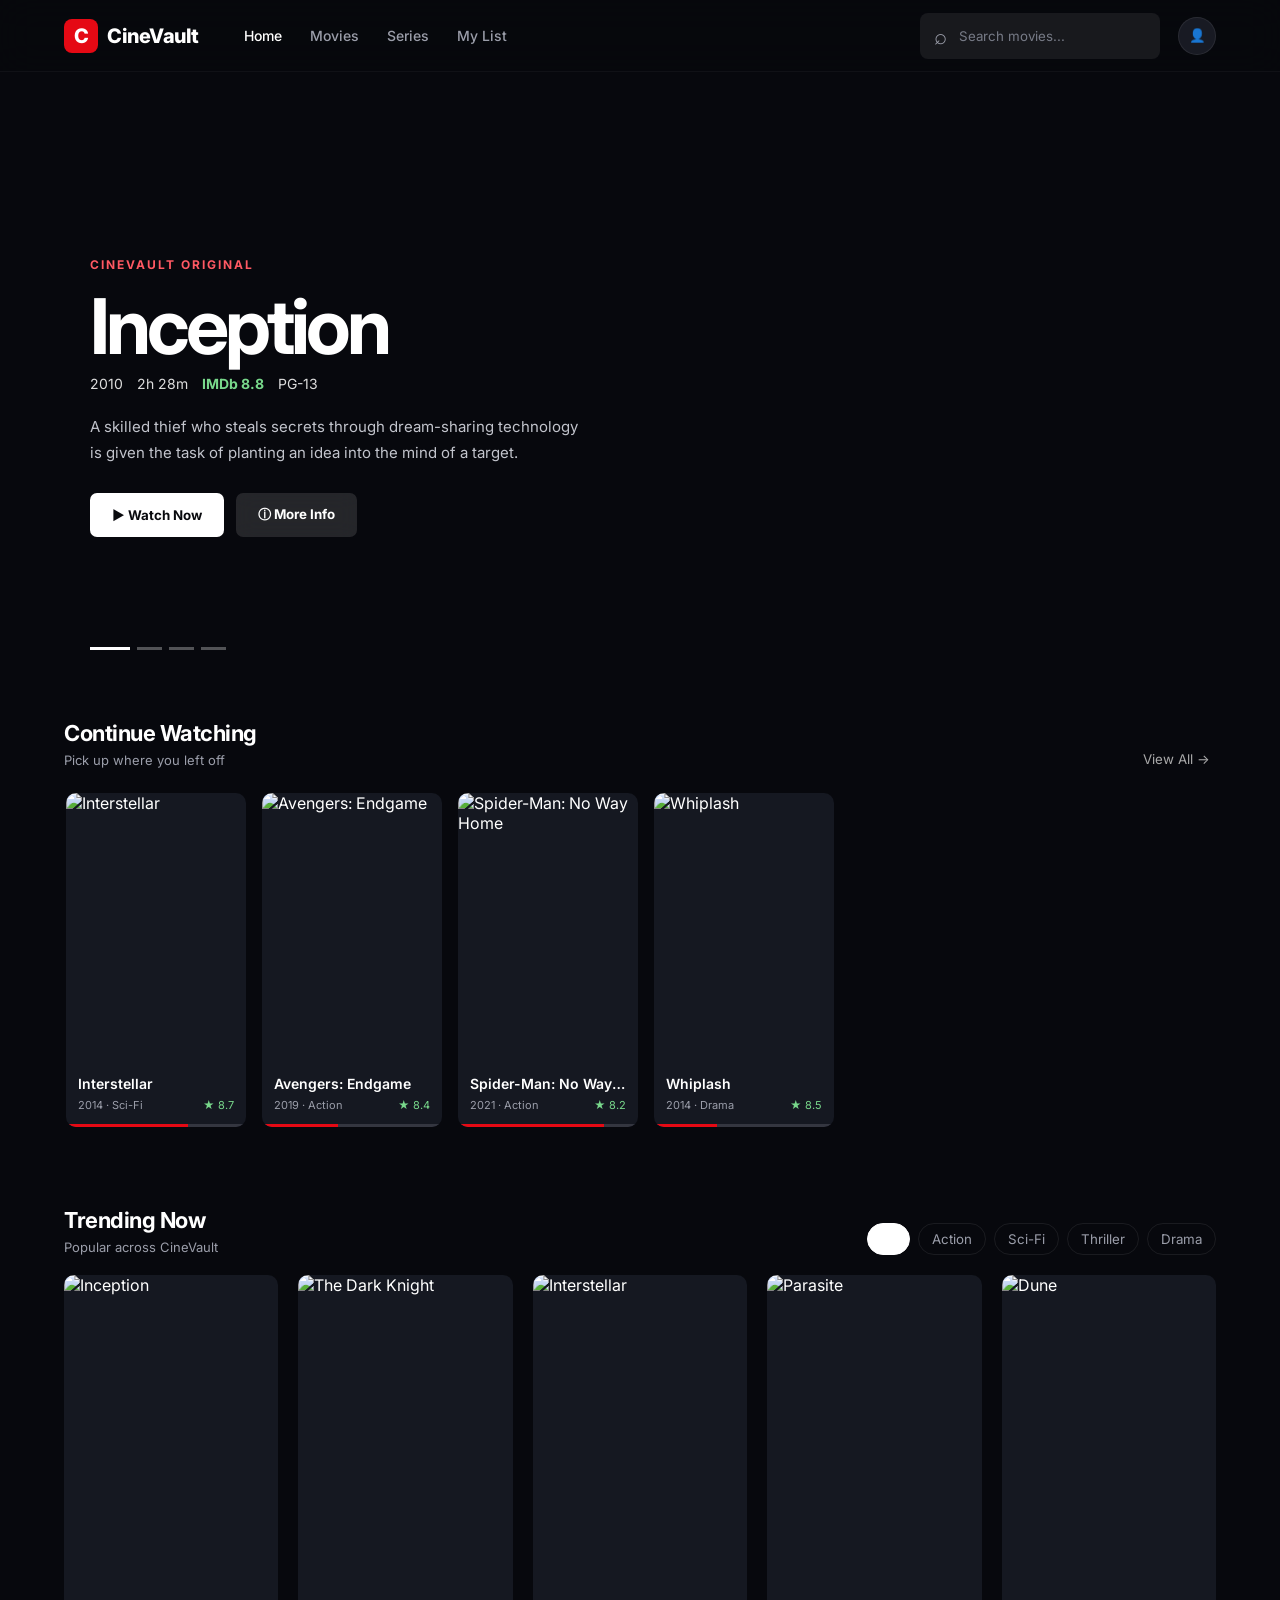
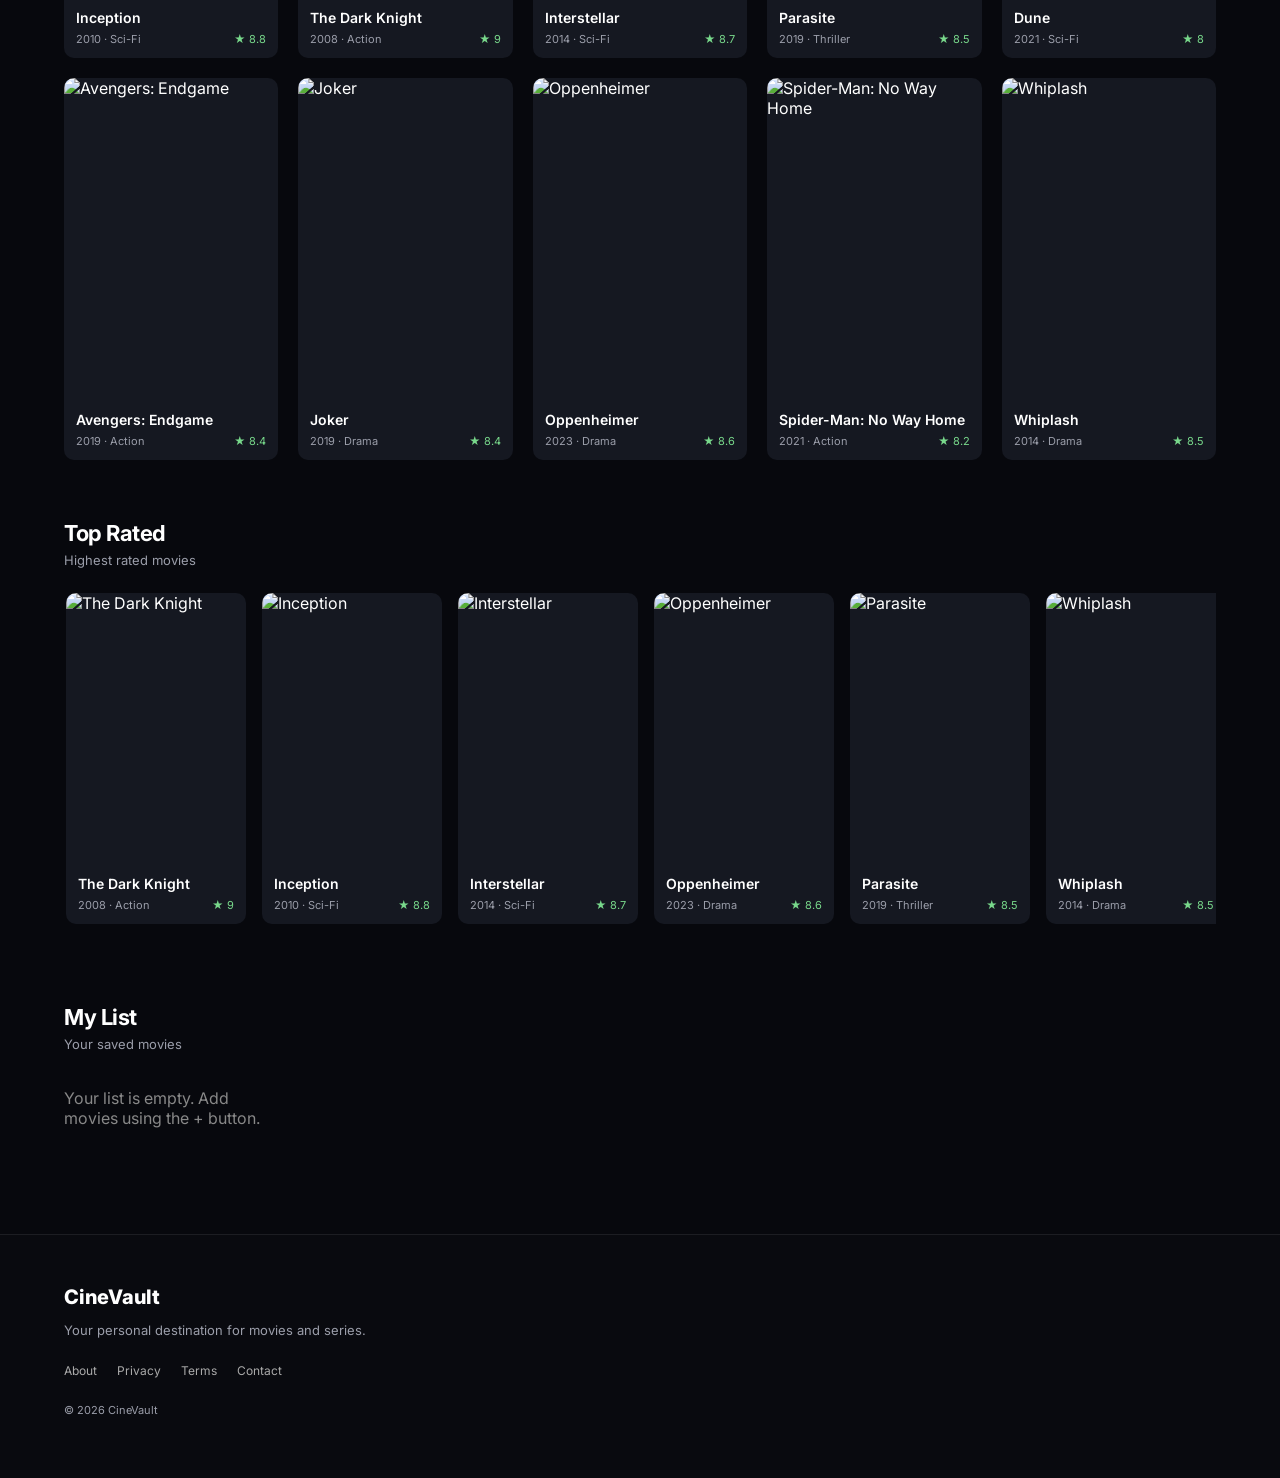
==== index.html @ 5f0037bf "Add files via upload" ====
<!DOCTYPE html>
<html lang="en">
<head>
    <meta charset="UTF-8">
    <meta name="viewport" content="width=device-width, initial-scale=1.0">

    <title>CineVault | Movies & Series</title>

    <link rel="stylesheet" href="style.css">

    <link rel="preconnect" href="https://fonts.googleapis.com">
    <link rel="preconnect" href="https://fonts.gstatic.com" crossorigin>
    <link href="https://fonts.googleapis.com/css2?family=Inter:wght@400;500;600;700;800&display=swap" rel="stylesheet">
</head>

<body>

    <!-- NAVBAR -->

    <nav class="navbar">

        <div class="nav-left">

            <div class="logo">
                <span class="logo-icon">C</span>
                <span>CineVault</span>
            </div>

            <div class="nav-links">
                <a href="#" class="active">Home</a>
                <a href="#movies">Movies</a>
                <a href="#series">Series</a>
                <a href="#watchlist">My List</a>
            </div>

        </div>

        <div class="nav-right">

            <div class="search-box">
                <span>⌕</span>
                <input
                    type="text"
                    id="searchInput"
                    placeholder="Search movies..."
                >
            </div>

            <button class="profile-btn" id="loginBtn">
                <span>👤</span>
            </button>

        </div>

    </nav>


    <!-- HERO -->

    <section class="hero" id="hero">

        <div class="hero-overlay"></div>

        <div class="hero-content">

            <span class="hero-label">
                CINEVAULT ORIGINAL
            </span>

            <h1 id="heroTitle">Inception</h1>

            <div class="hero-meta">
                <span>2010</span>
                <span>2h 28m</span>
                <span class="rating">IMDb 8.8</span>
                <span>PG-13</span>
            </div>

            <p id="heroDescription">
                A skilled thief who steals secrets through dream-sharing
                technology is given the task of planting an idea into the
                mind of a target.
            </p>

            <div class="hero-buttons">

                <button class="watch-btn" id="heroWatch">
                    ▶ Watch Now
                </button>

                <button class="info-btn" id="heroInfo">
                    ⓘ More Info
                </button>

            </div>

        </div>

        <div class="hero-dots" id="heroDots"></div>

    </section>


    <!-- MAIN -->

    <main class="main-content">


        <!-- CONTINUE WATCHING -->

        <section class="content-section">

            <div class="section-header">
                <div>
                    <h2>Continue Watching</h2>
                    <p>Pick up where you left off</p>
                </div>

                <button class="scroll-btn" data-target="continueRow">
                    View All →
                </button>
            </div>

            <div class="movie-row" id="continueRow"></div>

        </section>


        <!-- TRENDING -->

        <section class="content-section" id="movies">

            <div class="section-header">

                <div>
                    <h2>Trending Now</h2>
                    <p>Popular across CineVault</p>
                </div>

                <div class="genre-filters">

                    <button class="genre-btn active" data-genre="All">
                        All
                    </button>

                    <button class="genre-btn" data-genre="Action">
                        Action
                    </button>

                    <button class="genre-btn" data-genre="Sci-Fi">
                        Sci-Fi
                    </button>

                    <button class="genre-btn" data-genre="Thriller">
                        Thriller
                    </button>

                    <button class="genre-btn" data-genre="Drama">
                        Drama
                    </button>

                </div>

            </div>

            <div class="movie-grid" id="movieGrid"></div>

        </section>


        <!-- TOP RATED -->

        <section class="content-section">

            <div class="section-header">

                <div>
                    <h2>Top Rated</h2>
                    <p>Highest rated movies</p>
                </div>

            </div>

            <div class="movie-row" id="topRatedRow"></div>

        </section>


        <!-- MY LIST -->

        <section class="content-section" id="watchlist">

            <div class="section-header">

                <div>
                    <h2>My List</h2>
                    <p>Your saved movies</p>
                </div>

            </div>

            <div class="movie-grid" id="watchlistGrid"></div>

        </section>

    </main>


    <!-- MOVIE MODAL -->

    <div class="modal" id="movieModal">

        <div class="modal-content">

            <button class="close-btn" id="closeModal">
                ×
            </button>

            <img id="modalPoster" src="" alt="Movie poster">

            <div class="modal-info">

                <span class="modal-label">CINEVAULT</span>

                <h2 id="modalTitle"></h2>

                <div class="modal-meta">
                    <span id="modalYear"></span>
                    <span id="modalDuration"></span>
                    <span id="modalRating"></span>
                </div>

                <p id="modalDescription"></p>

                <div class="modal-actions">

                    <button class="watch-btn" id="modalWatch">
                        ▶ Watch Now
                    </button>

                    <button class="list-btn" id="modalList">
                        + My List
                    </button>

                </div>

            </div>

        </div>

    </div>


    <!-- LOGIN MODAL -->

    <div class="modal small-modal" id="loginModal">

        <div class="login-content">

            <button class="close-btn" id="closeLogin">
                ×
            </button>

            <div class="login-logo">
                <span class="logo-icon">C</span>
            </div>

            <h2>Welcome Back</h2>

            <p>Sign in to continue watching.</p>

            <input
                type="email"
                placeholder="Email address"
                id="emailInput"
            >

            <input
                type="password"
                placeholder="Password"
                id="passwordInput"
            >

            <button class="login-submit">
                Sign In
            </button>

            <p class="login-note">
                Demo interface. Login functionality can be connected later.
            </p>

        </div>

    </div>


    <!-- TOAST -->

    <div class="toast" id="toast">
        Added to My List
    </div>


    <footer>

        <div class="footer-logo">
            CineVault
        </div>

        <p>
            Your personal destination for movies and series.
        </p>

        <div class="footer-links">
            <span>About</span>
            <span>Privacy</span>
            <span>Terms</span>
            <span>Contact</span>
        </div>

        <p class="copyright">
            © 2026 CineVault
        </p>

    </footer>


    <script src="app.js"></script>

</body>
</html>
---- style.css ----
:root {
    --bg: #07080d;
    --bg-soft: #0d0f16;
    --card: #151821;
    --card-hover: #20232e;
    --text: #ffffff;
    --muted: #9b9eaa;
    --accent: #e50914;
    --accent-light: #ff3340;
    --border: rgba(255,255,255,0.08);
}

* {
    box-sizing: border-box;
}

html {
    scroll-behavior: smooth;
}

body {
    margin: 0;
    background: var(--bg);
    color: var(--text);
    font-family: "Inter", sans-serif;
    overflow-x: hidden;
}


/* NAVBAR */

.navbar {
    position: fixed;
    top: 0;
    left: 0;
    width: 100%;
    height: 72px;

    display: flex;
    align-items: center;
    justify-content: space-between;

    padding: 0 5%;

    background: rgba(7,8,13,0.88);
    backdrop-filter: blur(18px);

    border-bottom: 1px solid rgba(255,255,255,0.04);

    z-index: 1000;
}

.nav-left {
    display: flex;
    align-items: center;
    gap: 45px;
}

.logo {
    display: flex;
    align-items: center;
    gap: 9px;

    font-size: 20px;
    font-weight: 800;
    letter-spacing: -0.5px;
}

.logo-icon {
    width: 34px;
    height: 34px;

    display: flex;
    align-items: center;
    justify-content: center;

    background: var(--accent);

    border-radius: 8px;

    font-weight: 800;
}

.nav-links {
    display: flex;
    gap: 28px;
}

.nav-links a {
    color: var(--muted);
    text-decoration: none;

    font-size: 14px;
    font-weight: 500;

    transition: 0.25s;
}

.nav-links a:hover,
.nav-links a.active {
    color: white;
}

.nav-right {
    display: flex;
    align-items: center;
    gap: 18px;
}

.search-box {
    width: 240px;

    display: flex;
    align-items: center;
    gap: 10px;

    padding: 9px 13px;

    background: rgba(255,255,255,0.07);

    border: 1px solid transparent;
    border-radius: 8px;

    transition: 0.25s;
}

.search-box:focus-within {
    border-color: rgba(255,255,255,0.2);
    background: rgba(255,255,255,0.1);
}

.search-box span {
    color: var(--muted);
    font-size: 22px;
}

.search-box input {
    width: 100%;

    border: none;
    outline: none;

    background: transparent;
    color: white;

    font-family: inherit;
}

.search-box input::placeholder {
    color: #777b87;
}

.profile-btn {
    width: 38px;
    height: 38px;

    border: 1px solid var(--border);
    border-radius: 50%;

    background: #181a23;

    cursor: pointer;

    transition: 0.25s;
}

.profile-btn:hover {
    transform: scale(1.08);
    background: #242733;
}


/* HERO */

.hero {
    height: 720px;
    min-height: 650px;

    position: relative;

    display: flex;
    align-items: center;

    background-image:
        url("https://image.tmdb.org/t/p/original/8ZTVqvKDQ8emSGUEMjsS4yHAwrp.jpg");

    background-size: cover;
    background-position: center;

    transition: background-image 0.5s ease;
}

.hero-overlay {
    position: absolute;
    inset: 0;

    background:
        linear-gradient(
            90deg,
            rgba(7,8,13,0.98) 0%,
            rgba(7,8,13,0.82) 35%,
            rgba(7,8,13,0.2) 75%,
            rgba(7,8,13,0.9) 100%
        ),
        linear-gradient(
            0deg,
            var(--bg) 0%,
            transparent 30%
        );
}

.hero-content {
    position: relative;
    z-index: 2;

    width: 550px;

    margin-left: 7%;
    padding-top: 70px;
}

.hero-label {
    color: #ff5963;

    font-size: 12px;
    font-weight: 700;

    letter-spacing: 2px;
}

.hero h1 {
    margin: 18px 0 12px;

    font-size: clamp(48px, 6vw, 82px);
    line-height: 0.95;

    letter-spacing: -4px;
}

.hero-meta {
    display: flex;
    align-items: center;
    gap: 14px;

    color: #ddd;

    font-size: 14px;
}

.hero-meta .rating {
    color: #78d88b;
    font-weight: 700;
}

.hero p {
    color: #c2c4cc;

    line-height: 1.7;

    font-size: 15px;

    margin: 22px 0 28px;

    max-width: 500px;
}

.hero-buttons {
    display: flex;
    gap: 12px;
}

.watch-btn,
.info-btn,
.list-btn {
    border: none;

    padding: 13px 22px;

    border-radius: 7px;

    font-family: inherit;
    font-weight: 700;

    cursor: pointer;

    transition: 0.25s;
}

.watch-btn {
    background: white;
    color: #090a0e;
}

.watch-btn:hover {
    background: #e8e8e8;
    transform: translateY(-2px);
}

.info-btn {
    background: rgba(255,255,255,0.12);
    color: white;

    backdrop-filter: blur(10px);
}

.info-btn:hover {
    background: rgba(255,255,255,0.2);
}

.hero-dots {
    position: absolute;
    bottom: 70px;
    left: 7%;

    display: flex;
    gap: 7px;

    z-index: 5;
}

.hero-dot {
    width: 25px;
    height: 3px;

    border: none;

    background: rgba(255,255,255,0.3);

    cursor: pointer;

    transition: 0.3s;
}

.hero-dot.active {
    background: white;
    width: 40px;
}


/* MAIN */

.main-content {
    position: relative;

    margin-top: -30px;

    z-index: 5;
}

.content-section {
    padding: 30px 5%;
}

.section-header {
    display: flex;
    justify-content: space-between;
    align-items: flex-end;

    margin-bottom: 20px;
}

.section-header h2 {
    margin: 0;

    font-size: 22px;
    letter-spacing: -0.5px;
}

.section-header p {
    margin: 6px 0 0;

    color: var(--muted);

    font-size: 13px;
}

.scroll-btn {
    background: transparent;
    color: #aaa;

    border: none;

    cursor: pointer;

    font-family: inherit;
}

.scroll-btn:hover {
    color: white;
}


/* GENRE FILTERS */

.genre-filters {
    display: flex;
    gap: 8px;
    flex-wrap: wrap;
}

.genre-btn {
    border: 1px solid var(--border);

    background: transparent;
    color: var(--muted);

    padding: 7px 13px;

    border-radius: 20px;

    cursor: pointer;

    font-family: inherit;

    transition: 0.2s;
}

.genre-btn:hover,
.genre-btn.active {
    color: white;
    background: white;
    border-color: white;
}


/* MOVIE ROW */

.movie-row {
    display: flex;

    gap: 16px;

    overflow-x: auto;

    padding: 5px 2px 20px;

    scroll-behavior: smooth;

    scrollbar-width: none;
}

.movie-row::-webkit-scrollbar {
    display: none;
}


/* MOVIE GRID */

.movie-grid {
    display: grid;

    grid-template-columns:
        repeat(auto-fill, minmax(180px, 1fr));

    gap: 20px;
}


/* CARD */

.movie-card {
    min-width: 180px;

    position: relative;

    background: var(--card);

    border-radius: 10px;

    overflow: hidden;

    cursor: pointer;

    transition:
        transform 0.3s,
        box-shadow 0.3s;
}

.movie-row .movie-card {
    width: 180px;
    flex-shrink: 0;
}

.movie-card:hover {
    transform: translateY(-8px) scale(1.025);

    box-shadow:
        0 18px 45px rgba(0,0,0,0.55);
}

.poster {
    width: 100%;

    aspect-ratio: 2 / 3;

    object-fit: cover;

    display: block;

    transition: 0.4s;
}

.movie-card:hover .poster {
    transform: scale(1.04);
}

.card-overlay {
    position: absolute;
    inset: 0;

    display: flex;
    align-items: center;
    justify-content: center;

    background: rgba(0,0,0,0.45);

    opacity: 0;

    transition: 0.3s;
}

.movie-card:hover .card-overlay {
    opacity: 1;
}

.play-circle {
    width: 52px;
    height: 52px;

    border-radius: 50%;

    display: flex;
    align-items: center;
    justify-content: center;

    background: white;
    color: #111;

    font-size: 19px;
}

.card-info {
    padding: 12px;
}

.card-title {
    margin: 0 0 6px;

    font-size: 14px;
    font-weight: 600;

    white-space: nowrap;
    overflow: hidden;
    text-overflow: ellipsis;
}

.card-meta {
    display: flex;
    justify-content: space-between;

    color: var(--muted);

    font-size: 11px;
}

.card-rating {
    color: #78d88b;
}

.list-icon {
    position: absolute;

    top: 9px;
    right: 9px;

    width: 31px;
    height: 31px;

    border: none;
    border-radius: 50%;

    background: rgba(0,0,0,0.7);

    color: white;

    cursor: pointer;

    z-index: 3;

    opacity: 0;

    transition: 0.2s;
}

.movie-card:hover .list-icon {
    opacity: 1;
}

.list-icon:hover {
    background: var(--accent);
}


/* PROGRESS */

.progress-container {
    height: 3px;

    background: #343640;

    position: relative;
}

.progress {
    height: 100%;

    background: var(--accent);

    position: absolute;
    left: 0;
    top: 0;
}


/* MODALS */

.modal {
    position: fixed;

    inset: 0;

    display: none;
    align-items: center;
    justify-content: center;

    background: rgba(0,0,0,0.8);

    backdrop-filter: blur(12px);

    z-index: 2000;

    padding: 20px;
}

.modal.show {
    display: flex;
}

.modal-content {
    position: relative;

    width: min(900px, 100%);

    display: grid;
    grid-template-columns: 280px 1fr;

    background: #15171f;

    border: 1px solid var(--border);

    border-radius: 15px;

    overflow: hidden;

    box-shadow: 0 30px 80px rgba(0,0,0,0.7);

    animation: modalIn 0.3s ease;
}

@keyframes modalIn {

    from {
        opacity: 0;
        transform: translateY(20px) scale(0.97);
    }

    to {
        opacity: 1;
        transform: translateY(0) scale(1);
    }

}

.modal-content > img {
    width: 100%;
    height: 100%;

    object-fit: cover;
}

.modal-info {
    padding: 45px;
}

.modal-label {
    color: #ff5963;

    font-size: 11px;
    font-weight: 700;

    letter-spacing: 2px;
}

.modal-info h2 {
    font-size: 42px;

    margin: 12px 0;
}

.modal-meta {
    display: flex;
    gap: 14px;

    color: #aaa;

    font-size: 13px;
}

.modal-info p {
    color: #b8bac3;

    line-height: 1.7;

    font-size: 14px;

    margin: 25px 0;
}

.modal-actions {
    display: flex;
    gap: 10px;
}

.list-btn {
    background: #292c37;
    color: white;
}

.list-btn:hover {
    background: #363946;
}

.close-btn {
    position: absolute;

    top: 15px;
    right: 15px;

    width: 36px;
    height: 36px;

    border: none;
    border-radius: 50%;

    background: rgba(0,0,0,0.6);

    color: white;

    font-size: 24px;

    cursor: pointer;

    z-index: 10;
}


/* LOGIN */

.small-modal {
    background: rgba(0,0,0,0.8);
}

.login-content {
    width: 400px;

    max-width: 100%;

    position: relative;

    background: #15171f;

    border: 1px solid var(--border);

    border-radius: 15px;

    padding: 40px;

    text-align: center;
}

.login-logo {
    display: flex;
    justify-content: center;

    margin-bottom: 15px;
}

.login-content h2 {
    margin: 0 0 8px;

    font-size: 28px;
}

.login-content > p {
    color: var(--muted);

    font-size: 13px;
}

.login-content input {
    width: 100%;

    padding: 13px;

    margin-top: 12px;

    border: 1px solid var(--border);
    border-radius: 7px;

    outline: none;

    background: #0d0f15;

    color: white;

    font-family: inherit;
}

.login-submit {
    width: 100%;

    margin-top: 18px;

    padding: 13px;

    border: none;
    border-radius: 7px;

    background: var(--accent);

    color: white;

    font-weight: 700;

    cursor: pointer;
}

.login-submit:hover {
    background: var(--accent-light);
}

.login-note {
    font-size: 11px !important;
}


/* TOAST */

.toast {
    position: fixed;

    bottom: 30px;
    right: 30px;

    padding: 13px 18px;

    background: #242731;

    border: 1px solid var(--border);

    border-radius: 8px;

    font-size: 13px;

    transform: translateY(100px);

    opacity: 0;

    transition: 0.3s;

    z-index: 3000;
}

.toast.show {
    transform: translateY(0);
    opacity: 1;
}


/* FOOTER */

footer {
    margin-top: 60px;

    padding: 50px 5%;

    border-top: 1px solid var(--border);

    background: #090a0f;
}

.footer-logo {
    font-size: 20px;
    font-weight: 800;
}

footer p {
    color: var(--muted);

    font-size: 13px;
}

.footer-links {
    display: flex;
    gap: 20px;

    margin: 25px 0;
}

.footer-links span {
    color: #aaa;

    font-size: 12px;

    cursor: pointer;
}

.footer-links span:hover {
    color: white;
}

.copyright {
    font-size: 11px;
}


/* MOBILE */

@media (max-width: 800px) {

    .navbar {
        height: 64px;
        padding: 0 18px;
    }

    .nav-left {
        gap: 15px;
    }

    .nav-links {
        display: none;
    }

    .logo span:last-child {
        display: none;
    }

    .search-box {
        width: 150px;
    }

    .hero {
        height: 600px;
        min-height: 600px;
    }

    .hero-content {
        width: 90%;
        margin-left: 5%;
        padding-top: 80px;
    }

    .hero h1 {
        font-size: 48px;
        letter-spacing: -2px;
    }

    .hero p {
        font-size: 13px;
    }

    .hero-dots {
        left: 5%;
        bottom: 40px;
    }

    .content-section {
        padding: 25px 5%;
    }

    .section-header {
        align-items: flex-start;
        flex-direction: column;
        gap: 15px;
    }

    .genre-filters {
        width: 100%;
        overflow-x: auto;
        flex-wrap: nowrap;
        scrollbar-width: none;
    }

    .genre-btn {
        white-space: nowrap;
    }

    .movie-grid {
        grid-template-columns:
            repeat(2, minmax(0, 1fr));

        gap: 12px;
    }

    .movie-row .movie-card {
        width: 150px;
    }

    .movie-card {
        min-width: 0;
    }

    .modal-content {
        grid-template-columns: 1fr;

        max-height: 90vh;

        overflow-y: auto;
    }

    .modal-content > img {
        height: 280px;
    }

    .modal-info {
        padding: 25px;
    }

    .modal-info h2 {
        font-size: 30px;
    }

}

@media (max-width: 500px) {

    .search-box {
        width: 120px;
    }

    .search-box span {
        display: none;
    }

    .hero-meta {
        gap: 8px;
        font-size: 11px;
    }

    .hero-buttons {
        flex-wrap: wrap;
    }

}
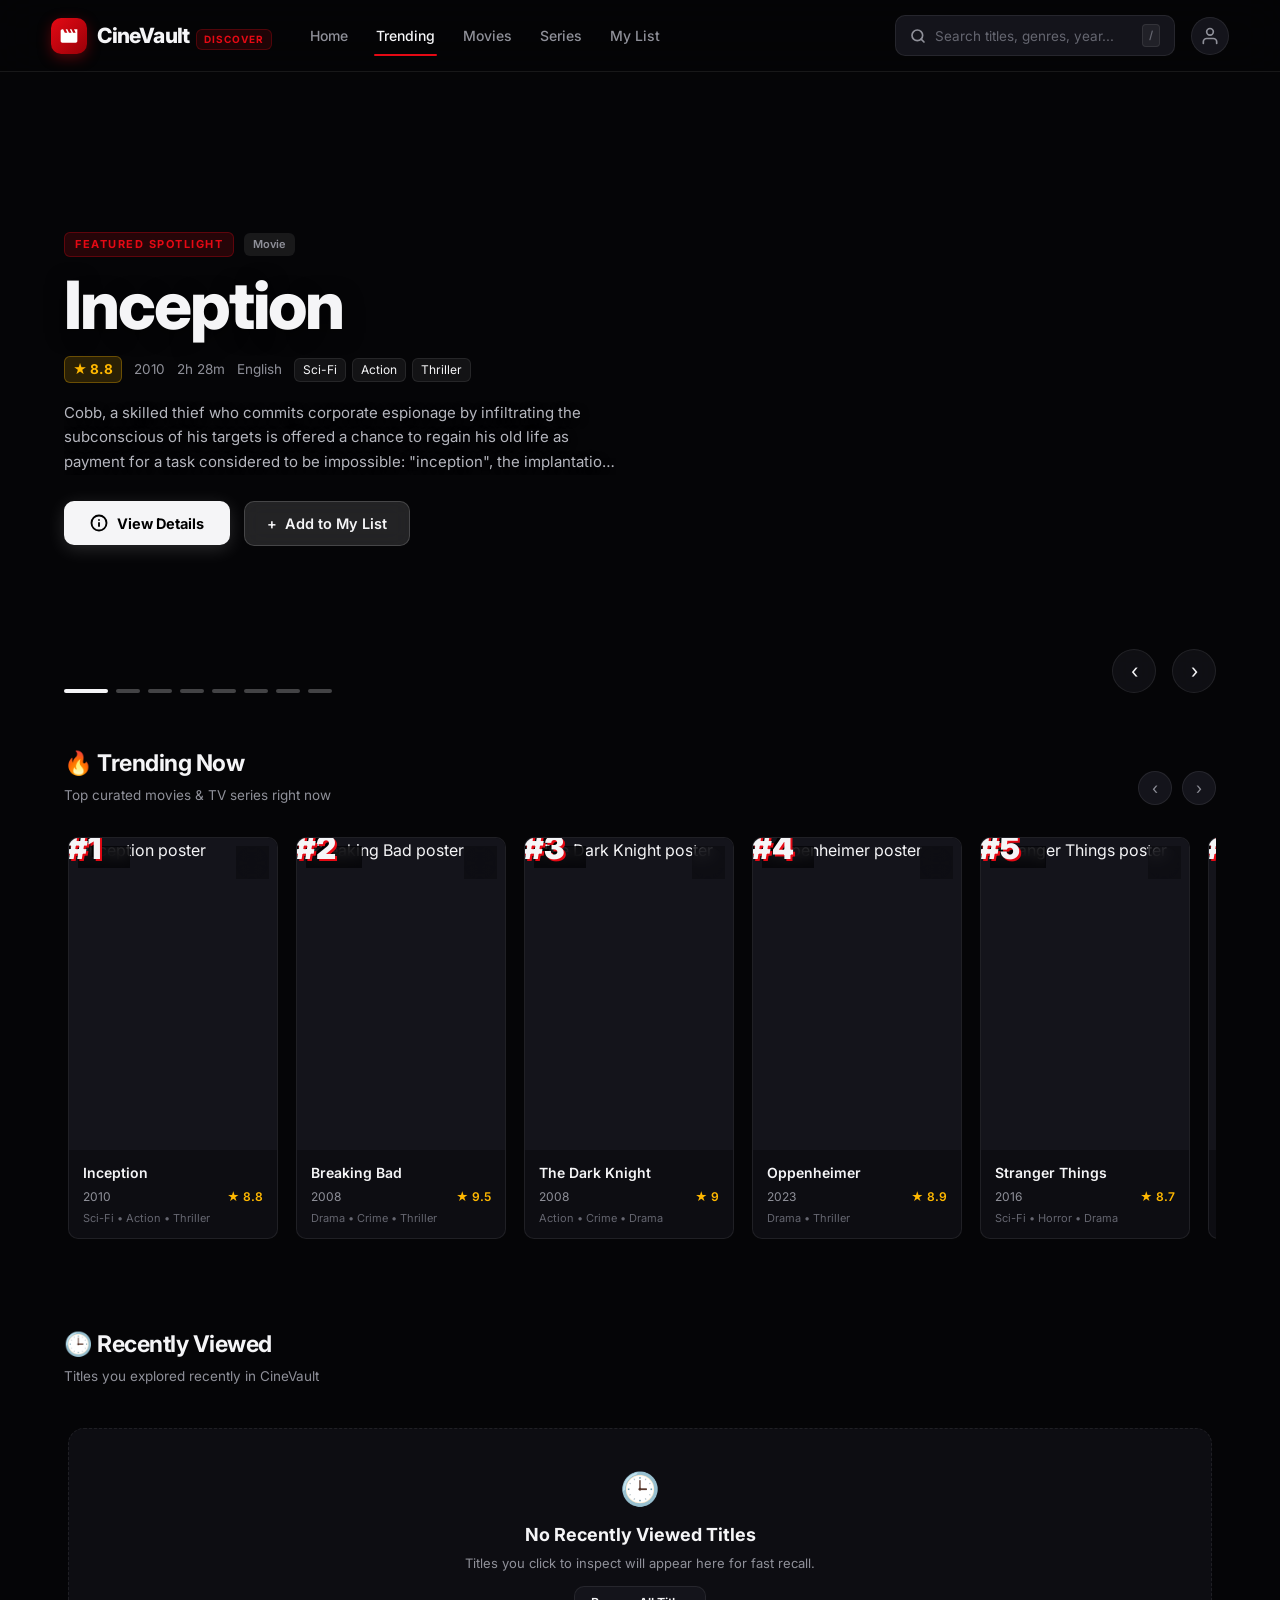
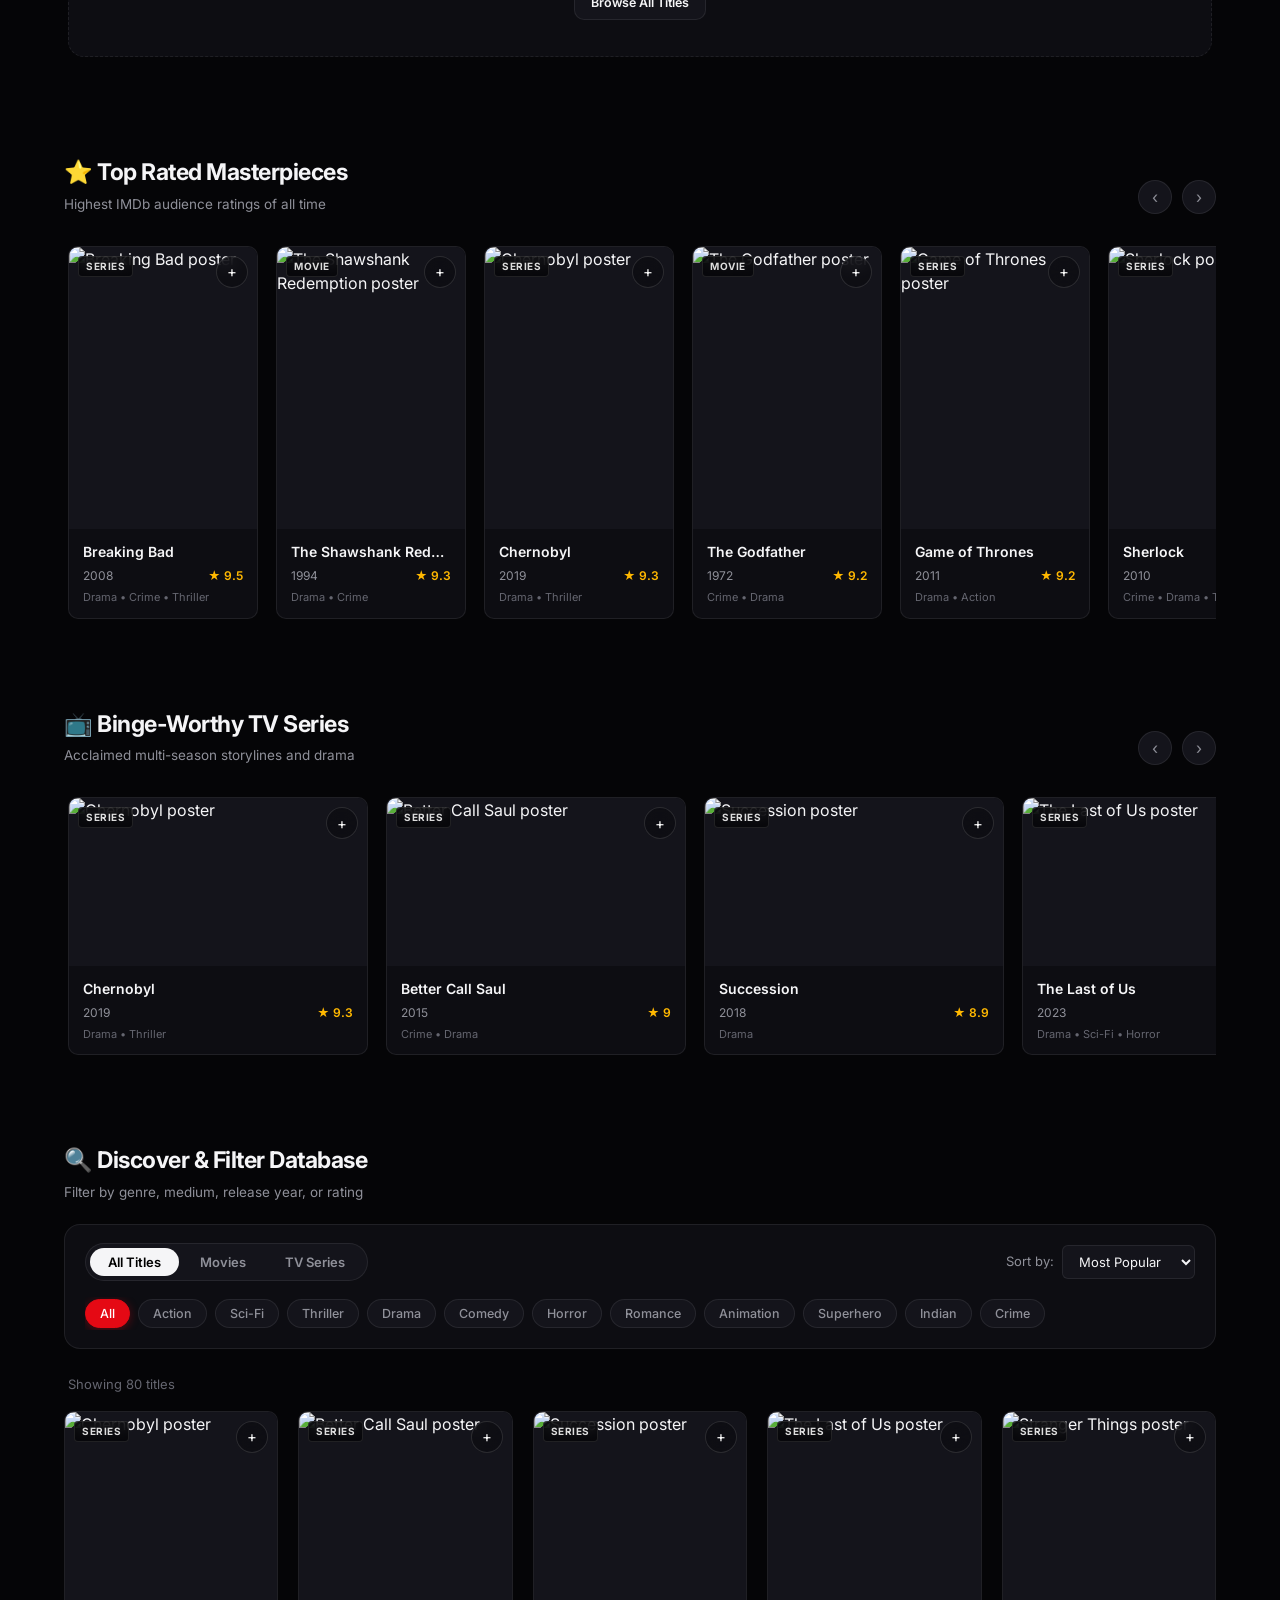
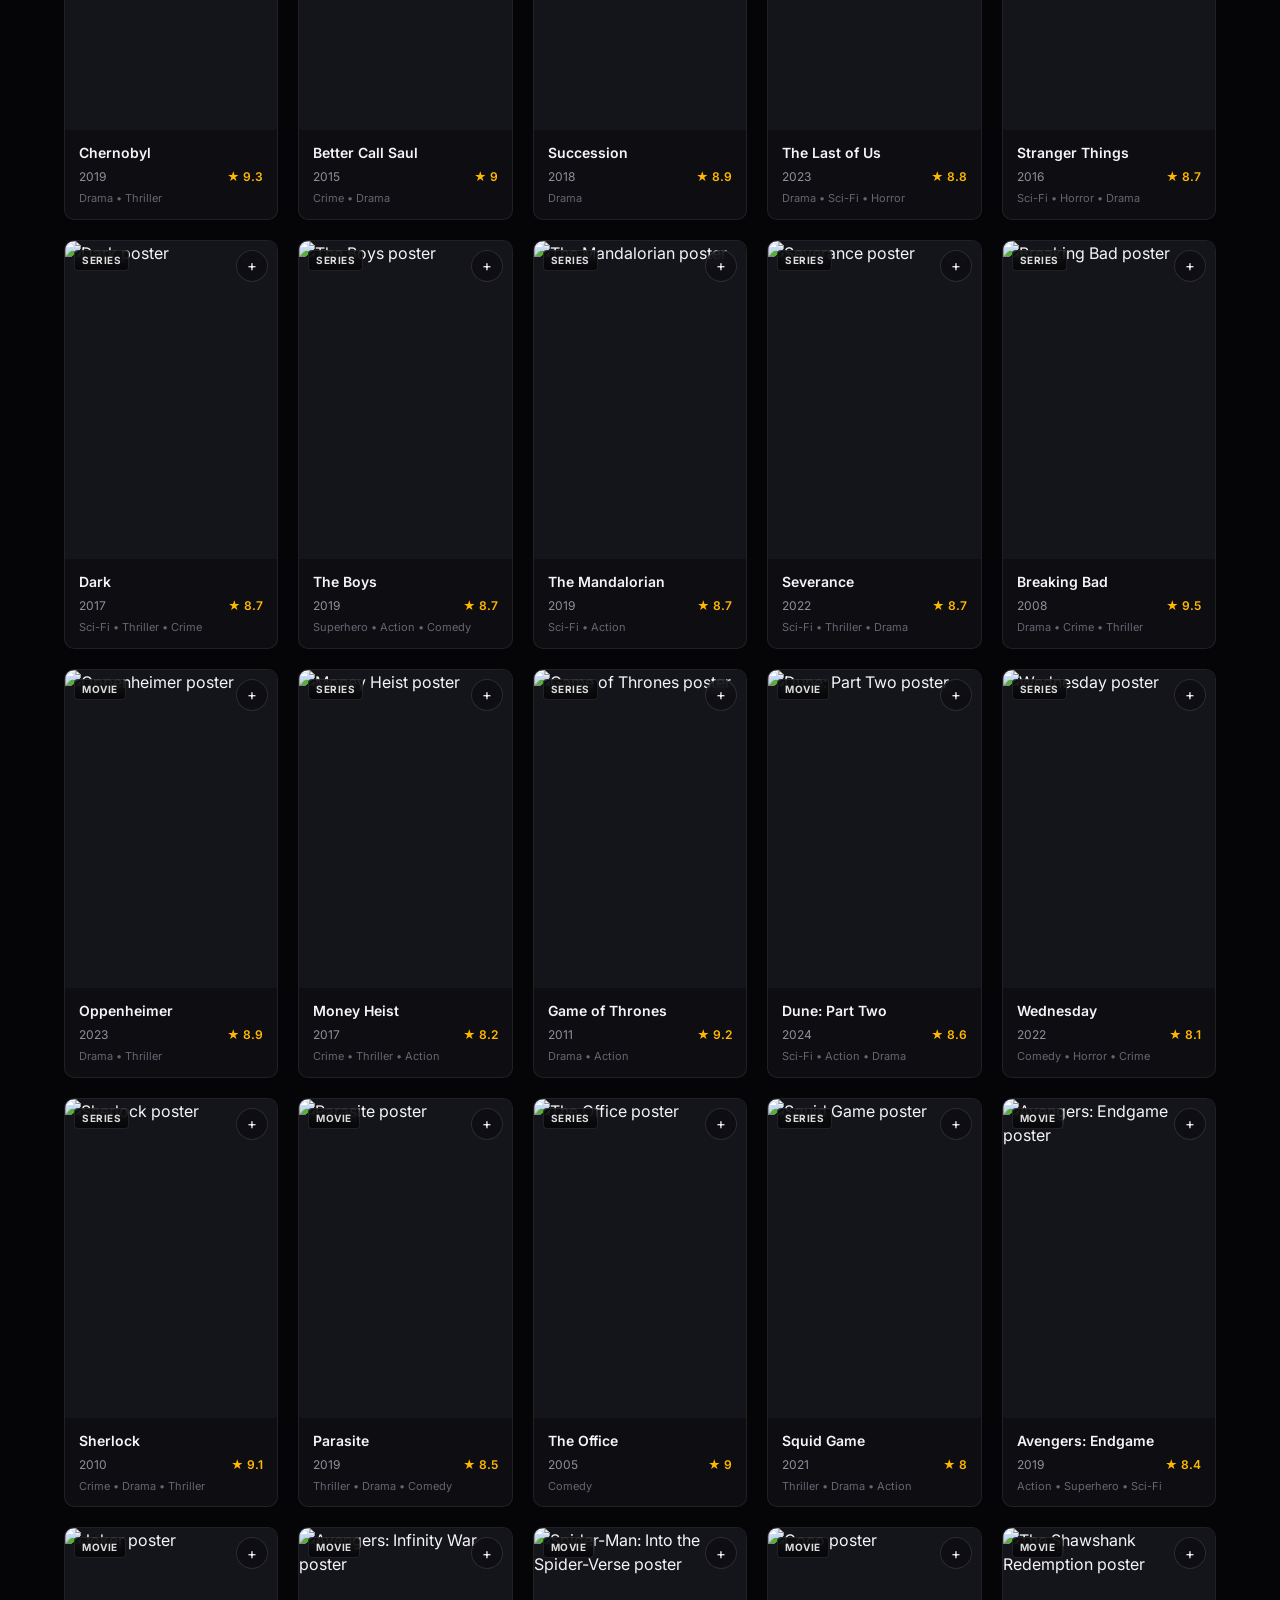
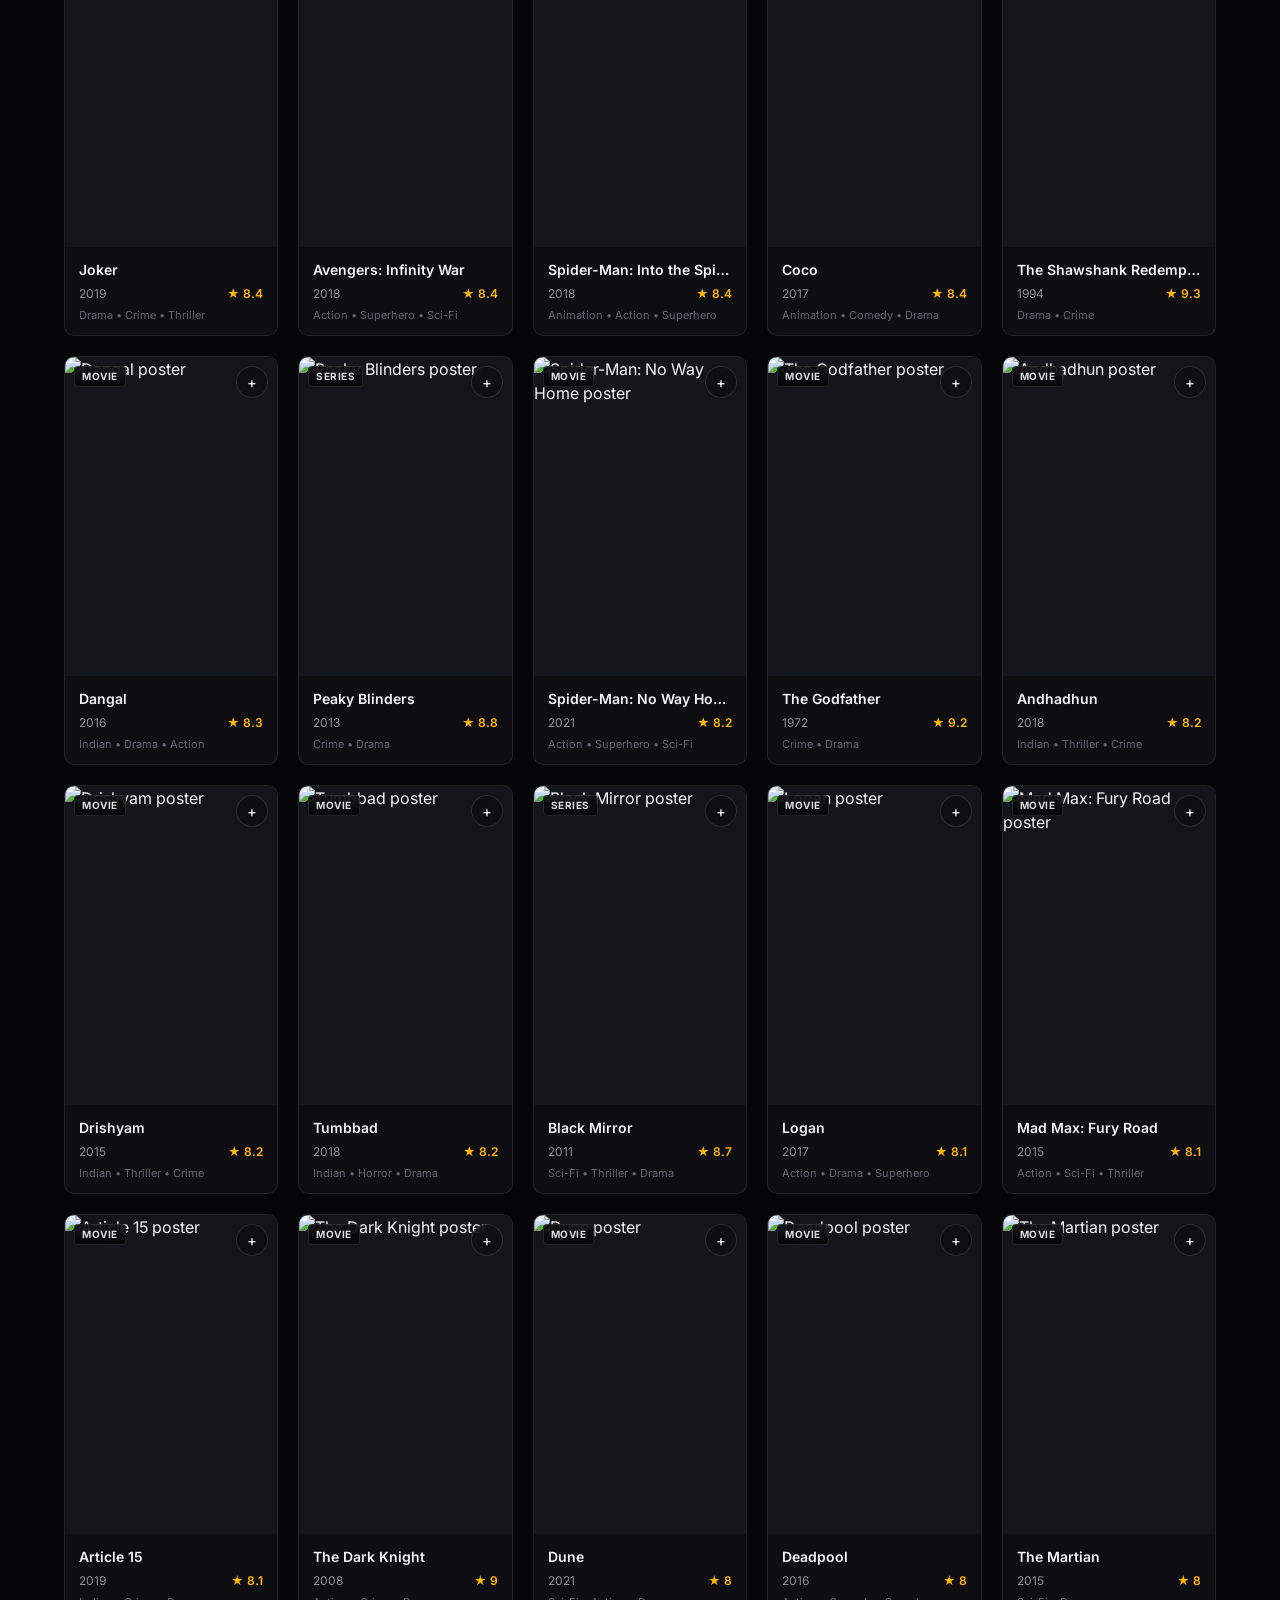
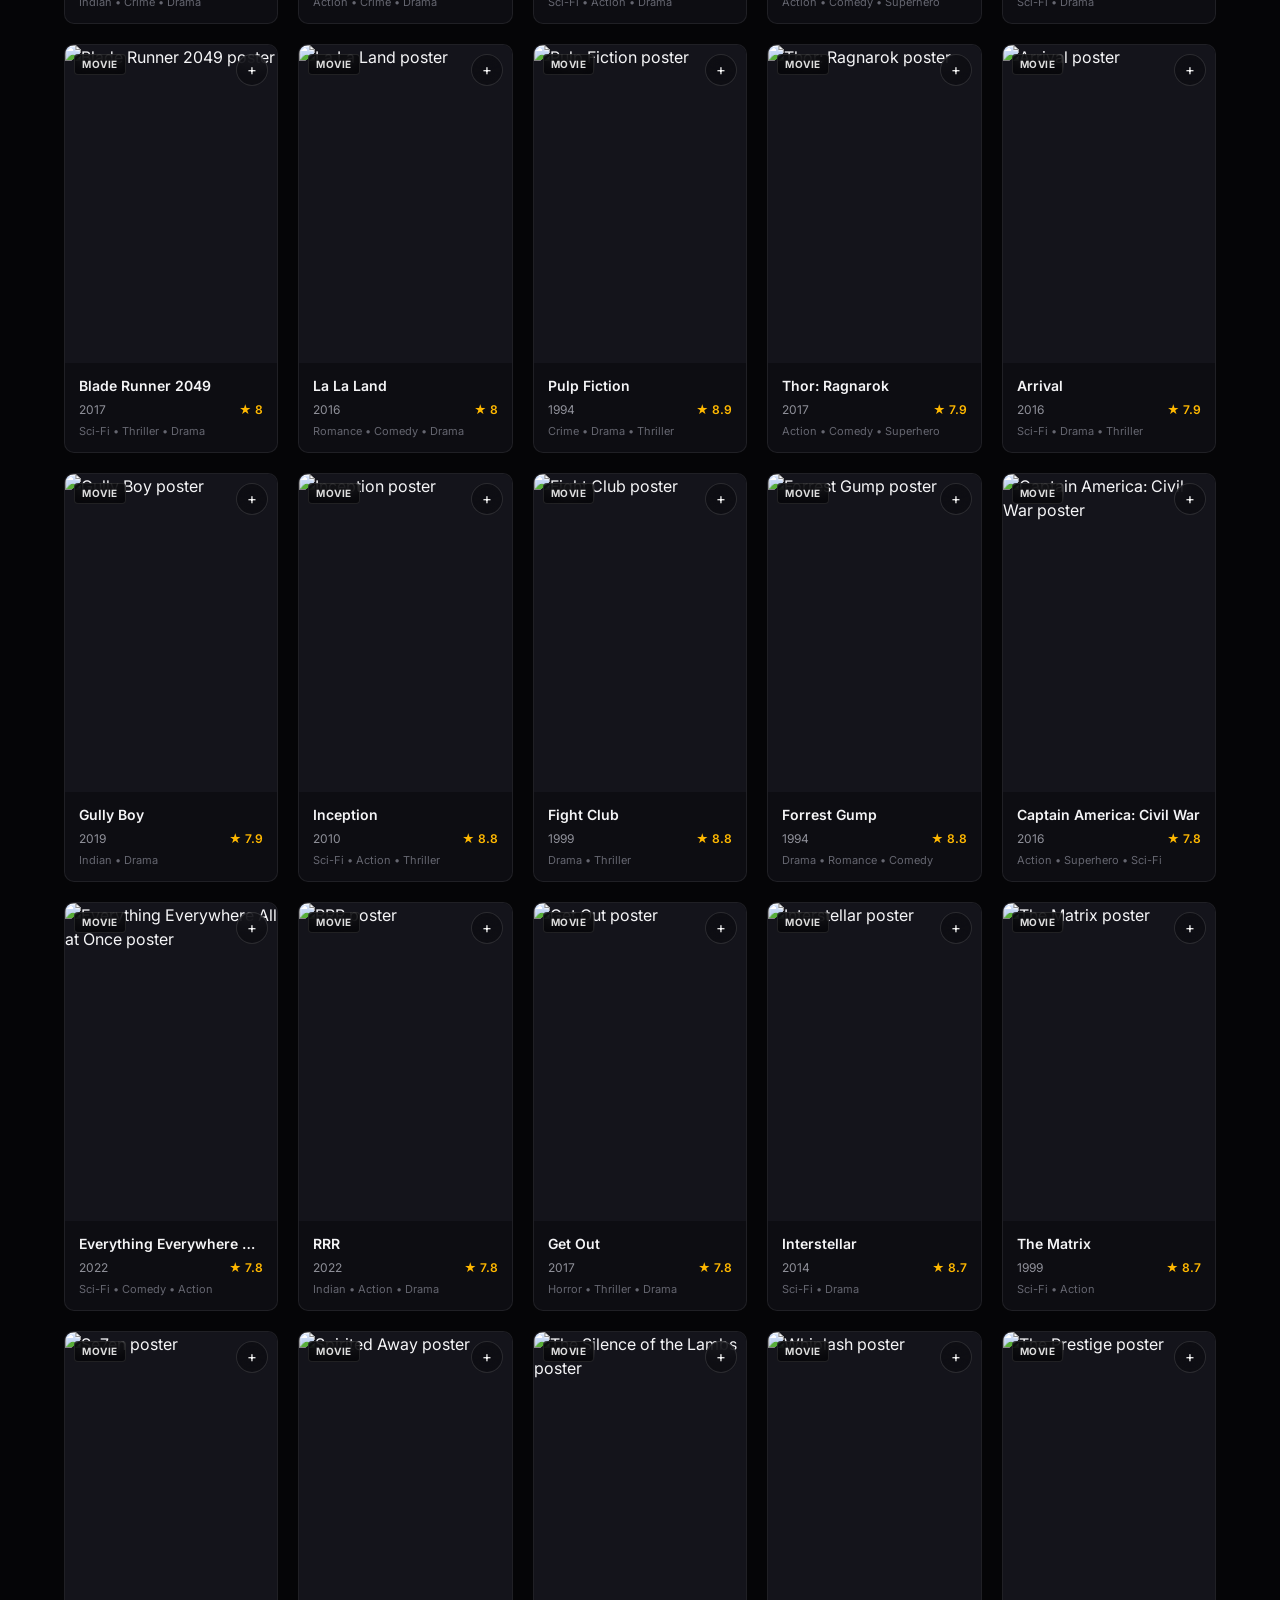
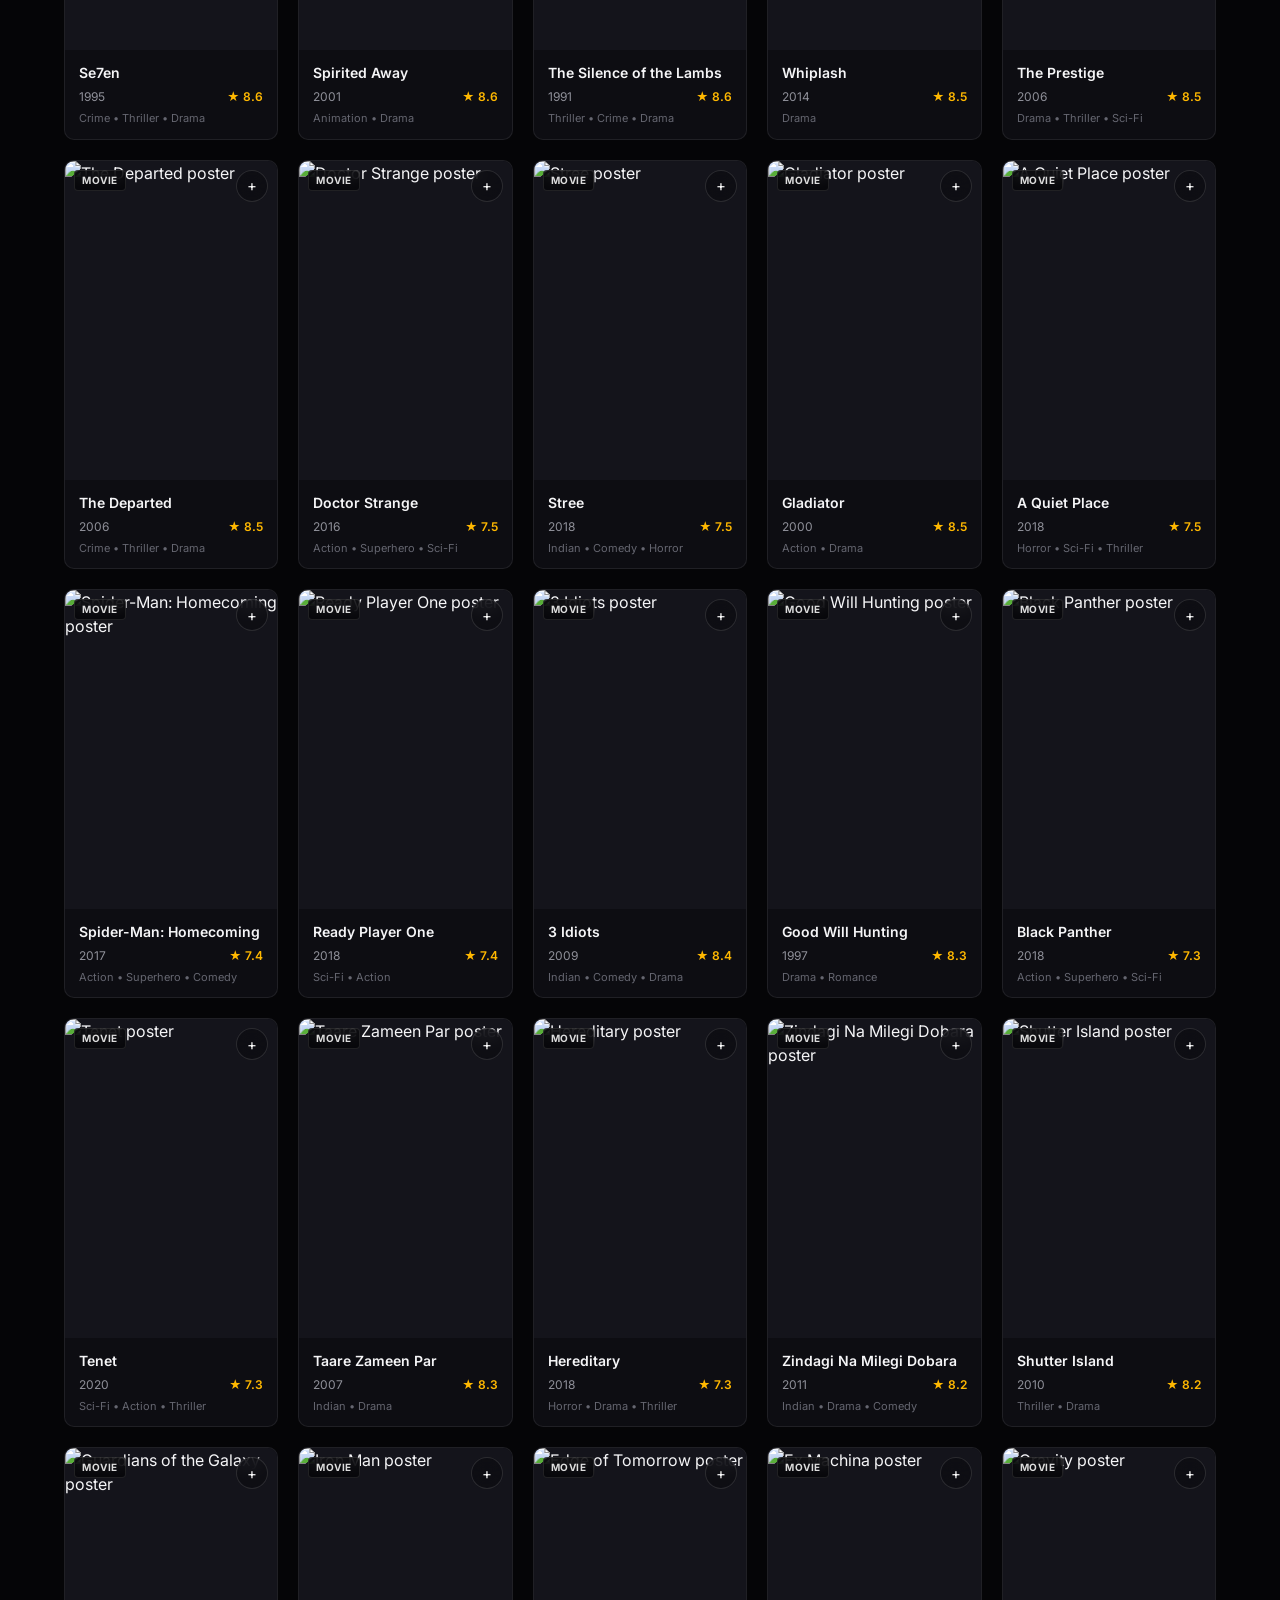
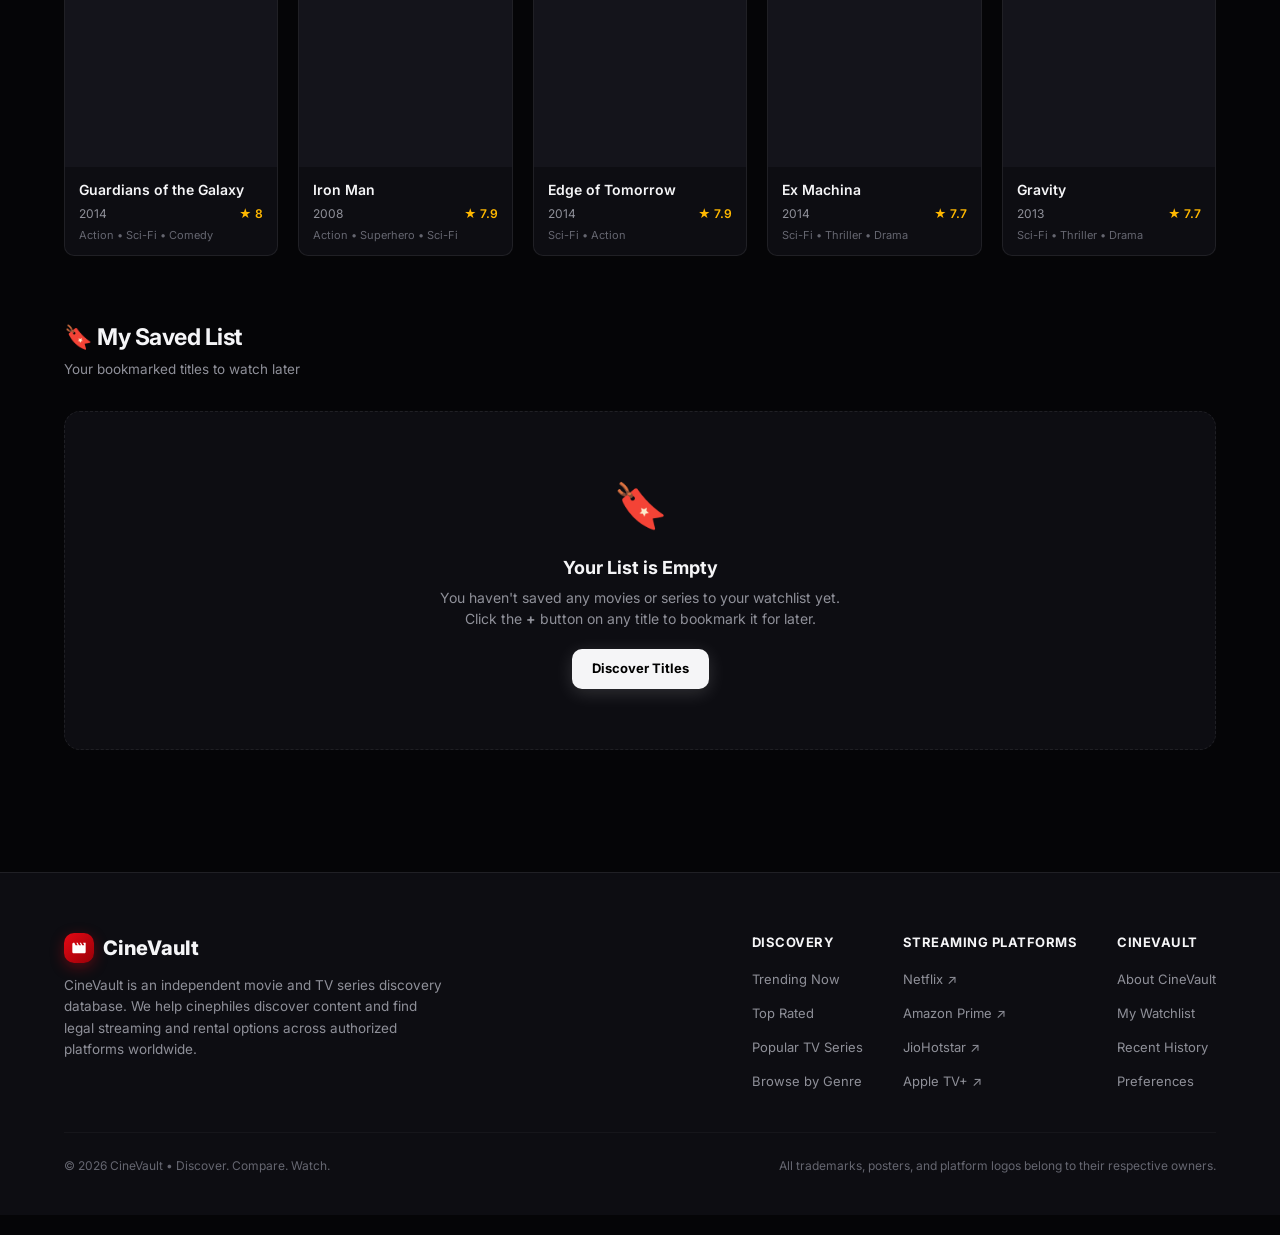
==== commit 307c852a: "Add project files" ====
--- a/index.html
+++ b/index.html
@@ -1,331 +1,619 @@
-<!DOCTYPE html>
-<html lang="en">
-<head>
-    <meta charset="UTF-8">
-    <meta name="viewport" content="width=device-width, initial-scale=1.0">
-
-    <title>CineVault | Movies & Series</title>
-
-    <link rel="stylesheet" href="style.css">
-
-    <link rel="preconnect" href="https://fonts.googleapis.com">
-    <link rel="preconnect" href="https://fonts.gstatic.com" crossorigin>
-    <link href="https://fonts.googleapis.com/css2?family=Inter:wght@400;500;600;700;800&display=swap" rel="stylesheet">
-</head>
-
-<body>
-
-    <!-- NAVBAR -->
-
-    <nav class="navbar">
-
-        <div class="nav-left">
-
-            <div class="logo">
-                <span class="logo-icon">C</span>
-                <span>CineVault</span>
-            </div>
-
-            <div class="nav-links">
-                <a href="#" class="active">Home</a>
-                <a href="#movies">Movies</a>
-                <a href="#series">Series</a>
-                <a href="#watchlist">My List</a>
-            </div>
-
-        </div>
-
-        <div class="nav-right">
-
-            <div class="search-box">
-                <span>⌕</span>
-                <input
-                    type="text"
-                    id="searchInput"
-                    placeholder="Search movies..."
-                >
-            </div>
-
-            <button class="profile-btn" id="loginBtn">
-                <span>👤</span>
-            </button>
-
-        </div>
-
-    </nav>
-
-
-    <!-- HERO -->
-
-    <section class="hero" id="hero">
-
-        <div class="hero-overlay"></div>
-
-        <div class="hero-content">
-
-            <span class="hero-label">
-                CINEVAULT ORIGINAL
-            </span>
-
-            <h1 id="heroTitle">Inception</h1>
-
-            <div class="hero-meta">
-                <span>2010</span>
-                <span>2h 28m</span>
-                <span class="rating">IMDb 8.8</span>
-                <span>PG-13</span>
-            </div>
-
-            <p id="heroDescription">
-                A skilled thief who steals secrets through dream-sharing
-                technology is given the task of planting an idea into the
-                mind of a target.
-            </p>
-
-            <div class="hero-buttons">
-
-                <button class="watch-btn" id="heroWatch">
-                    ▶ Watch Now
-                </button>
-
-                <button class="info-btn" id="heroInfo">
-                    ⓘ More Info
-                </button>
-
-            </div>
-
-        </div>
-
-        <div class="hero-dots" id="heroDots"></div>
-
-    </section>
-
-
-    <!-- MAIN -->
-
-    <main class="main-content">
-
-
-        <!-- CONTINUE WATCHING -->
-
-        <section class="content-section">
-
-            <div class="section-header">
-                <div>
-                    <h2>Continue Watching</h2>
-                    <p>Pick up where you left off</p>
-                </div>
-
-                <button class="scroll-btn" data-target="continueRow">
-                    View All →
-                </button>
-            </div>
-
-            <div class="movie-row" id="continueRow"></div>
-
-        </section>
-
-
-        <!-- TRENDING -->
-
-        <section class="content-section" id="movies">
-
-            <div class="section-header">
-
-                <div>
-                    <h2>Trending Now</h2>
-                    <p>Popular across CineVault</p>
-                </div>
-
-                <div class="genre-filters">
-
-                    <button class="genre-btn active" data-genre="All">
-                        All
-                    </button>
-
-                    <button class="genre-btn" data-genre="Action">
-                        Action
-                    </button>
-
-                    <button class="genre-btn" data-genre="Sci-Fi">
-                        Sci-Fi
-                    </button>
-
-                    <button class="genre-btn" data-genre="Thriller">
-                        Thriller
-                    </button>
-
-                    <button class="genre-btn" data-genre="Drama">
-                        Drama
-                    </button>
-
-                </div>
-
-            </div>
-
-            <div class="movie-grid" id="movieGrid"></div>
-
-        </section>
-
-
-        <!-- TOP RATED -->
-
-        <section class="content-section">
-
-            <div class="section-header">
-
-                <div>
-                    <h2>Top Rated</h2>
-                    <p>Highest rated movies</p>
-                </div>
-
-            </div>
-
-            <div class="movie-row" id="topRatedRow"></div>
-
-        </section>
-
-
-        <!-- MY LIST -->
-
-        <section class="content-section" id="watchlist">
-
-            <div class="section-header">
-
-                <div>
-                    <h2>My List</h2>
-                    <p>Your saved movies</p>
-                </div>
-
-            </div>
-
-            <div class="movie-grid" id="watchlistGrid"></div>
-
-        </section>
-
-    </main>
-
-
-    <!-- MOVIE MODAL -->
-
-    <div class="modal" id="movieModal">
-
-        <div class="modal-content">
-
-            <button class="close-btn" id="closeModal">
-                ×
-            </button>
-
-            <img id="modalPoster" src="" alt="Movie poster">
-
-            <div class="modal-info">
-
-                <span class="modal-label">CINEVAULT</span>
-
-                <h2 id="modalTitle"></h2>
-
-                <div class="modal-meta">
-                    <span id="modalYear"></span>
-                    <span id="modalDuration"></span>
-                    <span id="modalRating"></span>
-                </div>
-
-                <p id="modalDescription"></p>
-
-                <div class="modal-actions">
-
-                    <button class="watch-btn" id="modalWatch">
-                        ▶ Watch Now
-                    </button>
-
-                    <button class="list-btn" id="modalList">
-                        + My List
-                    </button>
-
-                </div>
-
-            </div>
-
-        </div>
-
-    </div>
-
-
-    <!-- LOGIN MODAL -->
-
-    <div class="modal small-modal" id="loginModal">
-
-        <div class="login-content">
-
-            <button class="close-btn" id="closeLogin">
-                ×
-            </button>
-
-            <div class="login-logo">
-                <span class="logo-icon">C</span>
-            </div>
-
-            <h2>Welcome Back</h2>
-
-            <p>Sign in to continue watching.</p>
-
-            <input
-                type="email"
-                placeholder="Email address"
-                id="emailInput"
-            >
-
-            <input
-                type="password"
-                placeholder="Password"
-                id="passwordInput"
-            >
-
-            <button class="login-submit">
-                Sign In
-            </button>
-
-            <p class="login-note">
-                Demo interface. Login functionality can be connected later.
-            </p>
-
-        </div>
-
-    </div>
-
-
-    <!-- TOAST -->
-
-    <div class="toast" id="toast">
-        Added to My List
-    </div>
-
-
-    <footer>
-
-        <div class="footer-logo">
-            CineVault
-        </div>
-
-        <p>
-            Your personal destination for movies and series.
-        </p>
-
-        <div class="footer-links">
-            <span>About</span>
-            <span>Privacy</span>
-            <span>Terms</span>
-            <span>Contact</span>
-        </div>
-
-        <p class="copyright">
-            © 2026 CineVault
-        </p>
-
-    </footer>
-
-
-    <script src="app.js"></script>
-
-</body>
+<!DOCTYPE html>
+<html lang="en">
+
+<head>
+    <meta charset="UTF-8">
+    <meta name="viewport" content="width=device-width, initial-scale=1.0">
+    <meta name="description"
+        content="CineVault - Premium movie and TV series discovery database. Explore where to watch your favorite titles across Netflix, Prime Video, JioHotstar, and more.">
+    <title>CineVault | Discover. Compare. Watch.</title>
+
+    <link rel="stylesheet" href="style.css">
+
+    <!-- Google Fonts: Inter -->
+    <link rel="preconnect" href="https://fonts.googleapis.com">
+    <link rel="preconnect" href="https://fonts.gstatic.com" crossorigin>
+    <link href="https://fonts.googleapis.com/css2?family=Inter:wght@400;500;600;700;800;900&display=swap"
+        rel="stylesheet">
+
+    <!-- Firebase Compat SDK -->
+    <script src="https://www.gstatic.com/firebasejs/10.12.0/firebase-app-compat.js"></script>
+    <script src="https://www.gstatic.com/firebasejs/10.12.0/firebase-auth-compat.js"></script>
+    <script src="firebase-config.js"></script>
+    <script src="auth.js"></script>
+</head>
+
+<body>
+
+    <!-- NAVBAR -->
+    <header class="navbar" id="navbar">
+        <div class="nav-left">
+            <a href="#hero" class="logo" aria-label="CineVault Home">
+                <div class="logo-badge">
+                    <svg viewBox="0 0 24 24">
+                        <path
+                            d="M18 4l2 4h-3l-2-4h-2l2 4h-3l-2-4H8l2 4H7L5 4H4c-1.1 0-1.99.9-1.99 2L2 18c0 1.1.9 2 2 2h16c1.1 0 2-.9 2-2V4h-4z" />
+                    </svg>
+                </div>
+                <div class="logo-text">
+                    <span>CineVault</span>
+                    <span class="tagline-pill">Discover</span>
+                </div>
+            </a>
+
+            <nav class="nav-links" aria-label="Primary navigation">
+                <a href="#hero" class="nav-link active" data-nav="home">Home</a>
+                <a href="#trending" class="nav-link" data-nav="trending">Trending</a>
+                <a href="#exploreSection" class="nav-link" data-nav="movies" id="navMovies">Movies</a>
+                <a href="#exploreSection" class="nav-link" data-nav="series" id="navSeries">Series</a>
+                <a href="#watchlistSection" class="nav-link" data-nav="watchlist">
+                    My List <span class="nav-badge-count" id="navListBadge">0</span>
+                </a>
+            </nav>
+        </div>
+
+        <div class="nav-right">
+            <div class="search-container" role="search">
+                <span class="search-icon" aria-hidden="true">
+                    <svg width="16" height="16" viewBox="0 0 24 24" fill="none" stroke="currentColor" stroke-width="2.5"
+                        stroke-linecap="round" stroke-linejoin="round">
+                        <circle cx="11" cy="11" r="8"></circle>
+                        <line x1="21" y1="21" x2="16.65" y2="16.65"></line>
+                    </svg>
+                </span>
+                <input type="text" id="searchInput" class="search-input" placeholder="Search titles, genres, year..."
+                    aria-label="Search movies and series" autocomplete="off">
+                <span class="search-shortcut-hint" title="Press '/' to focus search">/</span>
+                <button class="search-clear-btn" id="searchClearBtn" aria-label="Clear search">✕</button>
+            </div>
+
+            <!-- PROFILE / AUTH BUTTON -->
+            <div style="position:relative;">
+                <button class="profile-btn" id="profileBtn" aria-label="User Profile & Preferences"
+                    title="Profile & Preferences" onclick="toggleProfileDropdown()">
+                    <svg width="20" height="20" viewBox="0 0 24 24" fill="none" stroke="currentColor" stroke-width="2"
+                        stroke-linecap="round" stroke-linejoin="round">
+                        <path d="M20 21v-2a4 4 0 0 0-4-4H8a4 4 0 0 0-4 4v2"></path>
+                        <circle cx="12" cy="7" r="4"></circle>
+                    </svg>
+                </button>
+
+                <!-- Profile Dropdown -->
+                <div id="profileDropdown" style="
+                    display:none;
+                    position:absolute;
+                    top:calc(100% + 10px);
+                    right:0;
+                    width:220px;
+                    background:#141418;
+                    border:1px solid rgba(255,255,255,0.1);
+                    border-radius:12px;
+                    padding:8px;
+                    box-shadow:0 20px 50px rgba(0,0,0,0.7);
+                    z-index:9999;
+                    animation:modalScaleIn 0.2s ease-out;
+                ">
+                    <div id="profileDropdownContent"></div>
+                </div>
+            </div>
+        </div>
+    </header>
+
+
+    <!-- HERO SECTION -->
+    <section class="hero" id="hero" aria-label="Featured Spotlight">
+        <div class="hero-overlay"></div>
+
+        <div class="hero-content">
+            <div class="hero-eyebrow">
+                <span class="hero-badge" id="heroBadge">FEATURED SPOTLIGHT</span>
+                <span class="hero-type-pill" id="heroType">Movie</span>
+            </div>
+
+            <h1 class="hero-title" id="heroTitle">Inception</h1>
+
+            <div class="hero-meta">
+                <span class="hero-rating-badge" id="heroRating">★ 8.8</span>
+                <span id="heroYear">2010</span>
+                <span id="heroDuration">2h 28m</span>
+                <span id="heroLanguage">English</span>
+                <div class="hero-genres" id="heroGenres"></div>
+            </div>
+
+            <p class="hero-description" id="heroDescription">
+                A skilled thief who steals corporate secrets through dream-sharing technology is given the inverse task
+                of planting an idea into the mind of a target.
+            </p>
+
+            <div class="hero-buttons">
+                <button class="btn-primary" id="heroDetailsBtn">
+                    <svg width="18" height="18" viewBox="0 0 24 24" fill="none" stroke="currentColor" stroke-width="2.5"
+                        stroke-linecap="round" stroke-linejoin="round">
+                        <circle cx="12" cy="12" r="10"></circle>
+                        <line x1="12" y1="16" x2="12" y2="12"></line>
+                        <line x1="12" y1="8" x2="12.01" y2="8"></line>
+                    </svg>
+                    View Details
+                </button>
+
+                <button class="btn-secondary" id="heroListBtn">
+                    <span id="heroListIcon">+</span>
+                    <span id="heroListText">Add to My List</span>
+                </button>
+            </div>
+        </div>
+
+        <!-- Indicators & Controls -->
+        <div class="hero-indicators" id="heroIndicators" aria-label="Hero Carousel Navigation"></div>
+
+        <div class="hero-controls">
+            <button class="hero-arrow-btn" id="heroPrevBtn" aria-label="Previous Slide">‹</button>
+            <button class="hero-arrow-btn" id="heroNextBtn" aria-label="Next Slide">›</button>
+        </div>
+    </section>
+
+
+    <!-- MAIN CONTENT -->
+    <main class="main-content" id="mainContent">
+
+        <!-- 1. TRENDING NOW SECTION -->
+        <section class="content-section" id="trending">
+            <div class="section-header">
+                <div class="section-title-wrap">
+                    <h2 class="section-title">
+                        <span>🔥 Trending Now</span>
+                    </h2>
+                    <p class="section-subtitle">Top curated movies & TV series right now</p>
+                </div>
+
+                <div class="section-actions">
+                    <button class="row-nav-btn" data-scroll="trendingRow" data-direction="-1"
+                        aria-label="Scroll left">‹</button>
+                    <button class="row-nav-btn" data-scroll="trendingRow" data-direction="1"
+                        aria-label="Scroll right">›</button>
+                </div>
+            </div>
+
+            <div class="movie-row-container">
+                <div class="movie-row" id="trendingRow"></div>
+            </div>
+        </section>
+
+
+        <!-- 2. RECENTLY VIEWED SECTION -->
+        <section class="content-section" id="recentSection">
+            <div class="section-header">
+                <div class="section-title-wrap">
+                    <h2 class="section-title">
+                        <span>🕒 Recently Viewed</span>
+                    </h2>
+                    <p class="section-subtitle">Titles you explored recently in CineVault</p>
+                </div>
+
+                <div class="section-actions" id="recentActions">
+                    <button class="reset-filters-btn" id="clearRecentBtn">Clear History</button>
+                    <button class="row-nav-btn" data-scroll="recentRow" data-direction="-1"
+                        aria-label="Scroll left">‹</button>
+                    <button class="row-nav-btn" data-scroll="recentRow" data-direction="1"
+                        aria-label="Scroll right">›</button>
+                </div>
+            </div>
+
+            <div class="movie-row-container">
+                <div class="movie-row" id="recentRow"></div>
+            </div>
+        </section>
+
+
+        <!-- 3. TOP RATED TITLES -->
+        <section class="content-section" id="topRatedSection">
+            <div class="section-header">
+                <div class="section-title-wrap">
+                    <h2 class="section-title">
+                        <span>⭐ Top Rated Masterpieces</span>
+                    </h2>
+                    <p class="section-subtitle">Highest IMDb audience ratings of all time</p>
+                </div>
+
+                <div class="section-actions">
+                    <button class="row-nav-btn" data-scroll="topRatedRow" data-direction="-1"
+                        aria-label="Scroll left">‹</button>
+                    <button class="row-nav-btn" data-scroll="topRatedRow" data-direction="1"
+                        aria-label="Scroll right">›</button>
+                </div>
+            </div>
+
+            <div class="movie-row-container">
+                <div class="movie-row" id="topRatedRow"></div>
+            </div>
+        </section>
+
+
+        <!-- 4. POPULAR SERIES SECTION (Distinct Landscape / Banner Row) -->
+        <section class="content-section" id="popularSeriesSection">
+            <div class="section-header">
+                <div class="section-title-wrap">
+                    <h2 class="section-title">
+                        <span>📺 Binge-Worthy TV Series</span>
+                    </h2>
+                    <p class="section-subtitle">Acclaimed multi-season storylines and drama</p>
+                </div>
+
+                <div class="section-actions">
+                    <button class="row-nav-btn" data-scroll="popularSeriesRow" data-direction="-1"
+                        aria-label="Scroll left">‹</button>
+                    <button class="row-nav-btn" data-scroll="popularSeriesRow" data-direction="1"
+                        aria-label="Scroll right">›</button>
+                </div>
+            </div>
+
+            <div class="movie-row-container">
+                <div class="movie-row" id="popularSeriesRow"></div>
+            </div>
+        </section>
+
+
+        <!-- 5. DISCOVER & EXPLORE (SEARCH & FILTER HUB) -->
+        <section class="content-section" id="exploreSection">
+            <div class="section-header">
+                <div class="section-title-wrap">
+                    <h2 class="section-title">
+                        <span>🔍 Discover & Filter Database</span>
+                    </h2>
+                    <p class="section-subtitle">Filter by genre, medium, release year, or rating</p>
+                </div>
+            </div>
+
+            <!-- Filter Controls Container -->
+            <div class="filter-bar">
+                <div class="filter-row-top">
+                    <!-- Type Segmented Switch -->
+                    <div class="type-segmented-control" role="tablist">
+                        <button class="type-tab-btn active" data-type="All" role="tab">All Titles</button>
+                        <button class="type-tab-btn" data-type="Movie" role="tab">Movies</button>
+                        <button class="type-tab-btn" data-type="Series" role="tab">TV Series</button>
+                    </div>
+
+                    <!-- Sorting Dropdown -->
+                    <div class="sort-wrap">
+                        <label for="sortSelect" class="sort-label">Sort by:</label>
+                        <select id="sortSelect" class="sort-select">
+                            <option value="Popular">Most Popular</option>
+                            <option value="Highest Rated">Highest Rated</option>
+                            <option value="Newest">Newest First</option>
+                            <option value="Oldest">Oldest First</option>
+                            <option value="A-Z">Title (A - Z)</option>
+                        </select>
+                    </div>
+                </div>
+
+                <!-- Genre Pills Row -->
+                <div class="genre-pills-wrap" id="genrePillsWrap" role="toolbar" aria-label="Filter by genre">
+                    <!-- Rendered by JS -->
+                </div>
+            </div>
+
+            <!-- Search / Filter Results Summary -->
+            <div class="filter-results-info">
+                <span id="resultsCount">Showing 80 titles</span>
+                <button class="reset-filters-btn" id="resetFiltersBtn" style="display: none;">Reset All Filters</button>
+            </div>
+
+            <!-- Explore Grid -->
+            <div class="movie-grid" id="exploreGrid" aria-live="polite"></div>
+        </section>
+
+
+        <!-- 6. MY LIST (WATCHLIST) SECTION -->
+        <section class="content-section" id="watchlistSection">
+            <div class="section-header">
+                <div class="section-title-wrap">
+                    <h2 class="section-title">
+                        <span>🔖 My Saved List</span>
+                    </h2>
+                    <p class="section-subtitle">Your bookmarked titles to watch later</p>
+                </div>
+
+                <div class="section-actions" id="watchlistActions">
+                    <button class="reset-filters-btn" id="clearWatchlistBtn">Clear List</button>
+                </div>
+            </div>
+
+            <div class="movie-grid" id="watchlistGrid"></div>
+        </section>
+
+    </main>
+
+
+    <!-- DETAILS MODAL -->
+    <div class="modal-backdrop" id="detailsModal" role="dialog" aria-modal="true" aria-hidden="true">
+        <div class="details-modal">
+            <button class="modal-close-btn" id="modalCloseBtn" aria-label="Close details modal">✕</button>
+
+            <!-- Modal Backdrop Banner -->
+            <div class="modal-header-banner" id="modalBanner">
+                <div class="modal-banner-overlay"></div>
+            </div>
+
+            <div class="modal-main-body">
+                <div class="modal-content-grid">
+                    <!-- Poster Column -->
+                    <div class="modal-poster-wrap">
+                        <img id="modalPoster" class="modal-poster-img" src="" alt="Poster" loading="lazy">
+                    </div>
+
+                    <!-- Info Column -->
+                    <div class="modal-info-col">
+                        <div class="modal-eyebrow">
+                            <span class="modal-type-badge" id="modalType">Movie</span>
+                            <span class="hero-type-pill" id="modalLang">English</span>
+                        </div>
+
+                        <h2 class="modal-title" id="modalTitle">Title</h2>
+
+                        <div class="modal-meta-row">
+                            <span class="modal-rating-badge" id="modalRating">★ 8.8</span>
+                            <span id="modalYear">2020</span>
+                            <span>•</span>
+                            <span id="modalDuration">2h 15m</span>
+                        </div>
+
+                        <div class="modal-genres" id="modalGenres"></div>
+
+                        <div class="modal-actions-row">
+                            <button class="btn-primary" id="modalListBtn">
+                                <span id="modalListIcon">+</span>
+                                <span id="modalListText">Add to My List</span>
+                            </button>
+                        </div>
+
+                        <h3 class="modal-desc-heading">Overview</h3>
+                        <p class="modal-description" id="modalDescription"></p>
+                    </div>
+                </div>
+
+                <!-- WHERE TO WATCH SECTION (Key Feature) -->
+                <div class="where-to-watch-section">
+                    <div class="watch-section-header">
+                        <h3 class="watch-section-title">
+                            <span>📡 Where to Watch</span>
+                        </h3>
+                        <p class="watch-section-disclaimer">
+                            Find where this title is available. Availability may vary by region. CineVault is an
+                            informational discovery database and does not stream media directly.
+                        </p>
+                    </div>
+
+                    <div class="platform-grid" id="modalPlatformsGrid">
+                        <!-- Populated by JS -->
+                    </div>
+                </div>
+            </div>
+        </div>
+    </div>
+
+
+    <!-- PROFILE & PREFERENCES MODAL -->
+    <div class="modal-backdrop" id="profileModal" role="dialog" aria-modal="true" aria-hidden="true">
+        <div class="profile-modal-card">
+            <button class="modal-close-btn" id="profileCloseBtn" aria-label="Close profile modal">✕</button>
+
+            <div class="profile-avatar-large">👤</div>
+            <h2 style="font-size: 20px; font-weight: 800; margin-bottom: 4px;">My CineVault</h2>
+            <p style="font-size: 13px; color: var(--text-secondary);">Your personal movie & TV series discovery hub</p>
+
+            <div class="profile-stats-row">
+                <div class="profile-stat-box">
+                    <div class="stat-number" id="statListCount">0</div>
+                    <div class="stat-label">In My List</div>
+                </div>
+                <div class="profile-stat-box">
+                    <div class="stat-number" id="statRecentCount">0</div>
+                    <div class="stat-label">Recently Viewed</div>
+                </div>
+            </div>
+
+            <p style="font-size: 12px; color: var(--text-muted); line-height: 1.5; margin-bottom: 18px;">
+                CineVault stores your watchlist and recently viewed history privately inside your browser's
+                LocalStorage.
+            </p>
+
+            <button class="empty-btn" id="resetUserDataBtn" style="color: #ff5963; width: 100%;">
+                Reset All Saved Data
+            </button>
+        </div>
+    </div>
+
+
+    <!-- TOAST NOTIFICATION CONTAINER -->
+    <div class="toast-container" id="toastContainer" aria-live="polite"></div>
+
+
+    <!-- MOBILE BOTTOM NAVIGATION -->
+    <nav class="mobile-bottom-nav" aria-label="Mobile navigation">
+        <a href="#hero" class="mobile-nav-item active" data-nav="home">
+            <svg viewBox="0 0 24 24">
+                <path d="M3 9l9-7 9 7v11a2 2 0 0 1-2 2H5a2 2 0 0 1-2-2z"></path>
+                <polyline points="9 22 9 12 15 12 15 22"></polyline>
+            </svg>
+            <span>Home</span>
+        </a>
+        <a href="#exploreSection" class="mobile-nav-item" data-nav="search" id="mobileSearchLink">
+            <svg viewBox="0 0 24 24">
+                <circle cx="11" cy="11" r="8"></circle>
+                <line x1="21" y1="21" x2="16.65" y2="16.65"></line>
+            </svg>
+            <span>Search</span>
+        </a>
+        <a href="#exploreSection" class="mobile-nav-item" data-nav="movies" id="mobileMoviesLink">
+            <svg viewBox="0 0 24 24">
+                <rect x="2" y="2" width="20" height="20" rx="2.18" ry="2.18"></rect>
+                <line x1="7" y1="2" x2="7" y2="22"></line>
+                <line x1="17" y1="2" x2="17" y2="22"></line>
+                <line x1="2" y1="12" x2="22" y2="12"></line>
+                <line x1="2" y1="7" x2="7" y2="7"></line>
+                <line x1="2" y1="17" x2="7" y2="17"></line>
+                <line x1="17" y1="17" x2="22" y2="17"></line>
+                <line x1="17" y1="7" x2="22" y2="7"></line>
+            </svg>
+            <span>Movies</span>
+        </a>
+        <a href="#popularSeriesSection" class="mobile-nav-item" data-nav="series" id="mobileSeriesLink">
+            <svg viewBox="0 0 24 24">
+                <rect x="2" y="7" width="20" height="15" rx="2" ry="2"></rect>
+                <polyline points="17 2 12 7 7 2"></polyline>
+            </svg>
+            <span>Series</span>
+        </a>
+        <a href="#watchlistSection" class="mobile-nav-item" data-nav="watchlist">
+            <svg viewBox="0 0 24 24">
+                <path d="M19 21l-7-5-7 5V5a2 2 0 0 1 2-2h10a2 2 0 0 1 2 2z"></path>
+            </svg>
+            <span>My List</span>
+        </a>
+    </nav>
+
+
+    <!-- FOOTER -->
+    <footer>
+        <div class="footer-top">
+            <div class="footer-brand">
+                <div class="footer-logo">
+                    <div class="logo-badge" style="width: 30px; height: 30px;">
+                        <svg viewBox="0 0 24 24" style="width: 16px; height: 16px;">
+                            <path
+                                d="M18 4l2 4h-3l-2-4h-2l2 4h-3l-2-4H8l2 4H7L5 4H4c-1.1 0-1.99.9-1.99 2L2 18c0 1.1.9 2 2 2h16c1.1 0 2-.9 2-2V4h-4z" />
+                        </svg>
+                    </div>
+                    <span>CineVault</span>
+                </div>
+                <p class="footer-desc">
+                    CineVault is an independent movie and TV series discovery database. We help cinephiles discover
+                    content and find legal streaming and rental options across authorized platforms worldwide.
+                </p>
+            </div>
+
+            <div class="footer-links-group">
+                <div class="footer-col">
+                    <h4>Discovery</h4>
+                    <ul>
+                        <li><a href="#trending">Trending Now</a></li>
+                        <li><a href="#topRatedSection">Top Rated</a></li>
+                        <li><a href="#popularSeriesSection">Popular TV Series</a></li>
+                        <li><a href="#exploreSection">Browse by Genre</a></li>
+                    </ul>
+                </div>
+                <div class="footer-col">
+                    <h4>Streaming Platforms</h4>
+                    <ul>
+                        <li><a href="https://www.netflix.com/" target="_blank" rel="noopener noreferrer">Netflix ↗</a>
+                        </li>
+                        <li><a href="https://www.primevideo.com/" target="_blank" rel="noopener noreferrer">Amazon Prime
+                                ↗</a></li>
+                        <li><a href="https://www.hotstar.com/" target="_blank" rel="noopener noreferrer">JioHotstar
+                                ↗</a></li>
+                        <li><a href="https://tv.apple.com/" target="_blank" rel="noopener noreferrer">Apple TV+ ↗</a>
+                        </li>
+                    </ul>
+                </div>
+                <div class="footer-col">
+                    <h4>CineVault</h4>
+                    <ul>
+                        <li><a href="#hero">About CineVault</a></li>
+                        <li><a href="#watchlistSection">My Watchlist</a></li>
+                        <li><a href="#recentSection">Recent History</a></li>
+                        <li><a href="javascript:void(0)" id="footerProfileLink">Preferences</a></li>
+                    </ul>
+                </div>
+            </div>
+        </div>
+
+        <div class="footer-bottom">
+            <span>© 2026 CineVault • Discover. Compare. Watch.</span>
+            <span>All trademarks, posters, and platform logos belong to their respective owners.</span>
+        </div>
+    </footer>
+
+    <!-- SCRIPTS -->
+    <script src="data.js"></script>
+    <script src="app.js"></script>
+
+    <!-- AUTH STATE IN NAVBAR -->
+    <script>
+        let profileDropdownOpen = false;
+
+        function toggleProfileDropdown() {
+            const dd = document.getElementById('profileDropdown');
+            profileDropdownOpen = !profileDropdownOpen;
+            dd.style.display = profileDropdownOpen ? 'block' : 'none';
+        }
+
+        // Close dropdown when clicking outside
+        document.addEventListener('click', (e) => {
+            const dd = document.getElementById('profileDropdown');
+            const btn = document.getElementById('profileBtn');
+            if (profileDropdownOpen && !dd.contains(e.target) && !btn.contains(e.target)) {
+                profileDropdownOpen = false;
+                dd.style.display = 'none';
+            }
+        });
+
+        function renderProfileDropdown(user) {
+            const container = document.getElementById('profileDropdownContent');
+            if (!container) return;
+
+            if (user && !user.isAnonymous) {
+                const name = user.displayName || user.email.split('@')[0];
+                const initl = name.charAt(0).toUpperCase();
+                container.innerHTML = `
+                    <div style="padding:10px 10px 14px; border-bottom:1px solid rgba(255,255,255,0.08); margin-bottom:8px;">
+                        <div style="display:flex;align-items:center;gap:10px;">
+                            <div style="width:36px;height:36px;border-radius:50%;background:linear-gradient(135deg,#E50914,#990008);display:flex;align-items:center;justify-content:center;font-size:14px;font-weight:700;color:#fff;flex-shrink:0;">${initl}</div>
+                            <div style="overflow:hidden;">
+                                <div style="font-size:13px;font-weight:700;color:#F5F5F7;white-space:nowrap;overflow:hidden;text-overflow:ellipsis;">${name}</div>
+                                <div style="font-size:11px;color:rgba(255,255,255,0.4);white-space:nowrap;overflow:hidden;text-overflow:ellipsis;">${user.email || 'Signed in'}</div>
+                            </div>
+                        </div>
+                    </div>
+                    <a href="landing.html" style="display:flex;align-items:center;gap:10px;padding:9px 10px;border-radius:8px;font-size:13px;color:rgba(255,255,255,0.7);text-decoration:none;transition:background 0.15s;" onmouseover="this.style.background='rgba(255,255,255,0.06)'" onmouseout="this.style.background=''">&#x1F3E0; Landing Page</a>
+                    <button onclick="handleSignOut()" style="width:100%;display:flex;align-items:center;gap:10px;padding:9px 10px;border-radius:8px;font-size:13px;color:rgba(255,100,100,0.85);background:none;border:none;cursor:pointer;text-align:left;transition:background 0.15s;" onmouseover="this.style.background='rgba(229,9,20,0.1)'" onmouseout="this.style.background=''">&#x1F6AA; Sign Out</button>
+                `;
+            } else if (user && user.isAnonymous) {
+                container.innerHTML = `
+                    <div style="padding:10px 10px 12px; border-bottom:1px solid rgba(255,255,255,0.08); margin-bottom:8px;">
+                        <div style="font-size:12px;color:rgba(255,255,255,0.4);">Browsing as Guest</div>
+                    </div>
+                    <a href="login.html?mode=signup" style="display:flex;align-items:center;gap:10px;padding:9px 10px;border-radius:8px;font-size:13px;color:#E50914;font-weight:600;text-decoration:none;transition:background 0.15s;" onmouseover="this.style.background='rgba(229,9,20,0.1)'" onmouseout="this.style.background=''">&#x2728; Create Free Account</a>
+                    <a href="login.html?mode=login" style="display:flex;align-items:center;gap:10px;padding:9px 10px;border-radius:8px;font-size:13px;color:rgba(255,255,255,0.7);text-decoration:none;transition:background 0.15s;" onmouseover="this.style.background='rgba(255,255,255,0.06)'" onmouseout="this.style.background=''">&#x1F511; Sign In</a>
+                    <a href="landing.html" style="display:flex;align-items:center;gap:10px;padding:9px 10px;border-radius:8px;font-size:13px;color:rgba(255,255,255,0.7);text-decoration:none;transition:background 0.15s;" onmouseover="this.style.background='rgba(255,255,255,0.06)'" onmouseout="this.style.background=''">&#x1F3E0; Landing Page</a>
+                `;
+            } else {
+                container.innerHTML = `
+                    <a href="login.html?mode=signup" style="display:flex;align-items:center;gap:10px;padding:9px 10px;border-radius:8px;font-size:13px;color:#E50914;font-weight:600;text-decoration:none;transition:background 0.15s;" onmouseover="this.style.background='rgba(229,9,20,0.1)'" onmouseout="this.style.background=''">&#x2728; Create Free Account</a>
+                    <a href="login.html?mode=login" style="display:flex;align-items:center;gap:10px;padding:9px 10px;border-radius:8px;font-size:13px;color:rgba(255,255,255,0.7);text-decoration:none;transition:background 0.15s;" onmouseover="this.style.background='rgba(255,255,255,0.06)'" onmouseout="this.style.background=''">&#x1F511; Sign In</a>
+                    <a href="landing.html" style="display:flex;align-items:center;gap:10px;padding:9px 10px;border-radius:8px;font-size:13px;color:rgba(255,255,255,0.7);text-decoration:none;transition:background 0.15s;" onmouseover="this.style.background='rgba(255,255,255,0.06)'" onmouseout="this.style.background=''">&#x1F3E0; Landing Page</a>
+                `;
+            }
+        }
+
+        async function handleSignOut() {
+            await logoutUser();
+            window.location.href = 'landing.html';
+        }
+
+        // Listen to auth state
+        onAuthChange((user) => {
+            renderProfileDropdown(user);
+
+            // Update profile button icon for signed-in state
+            const btn = document.getElementById('profileBtn');
+            if (btn && user && !user.isAnonymous) {
+                const name = user.displayName || user.email.split('@')[0];
+                const initl = name.charAt(0).toUpperCase();
+                btn.innerHTML = `<div style="width:28px;height:28px;border-radius:50%;background:linear-gradient(135deg,#E50914,#990008);display:flex;align-items:center;justify-content:center;font-size:12px;font-weight:700;color:#fff;">${initl}</div>`;
+            }
+        });
+    </script>
+</body>
+
 </html>
--- a/style.css
+++ b/style.css
@@ -1,1064 +1,2678 @@
-:root {
-    --bg: #07080d;
-    --bg-soft: #0d0f16;
-    --card: #151821;
-    --card-hover: #20232e;
-    --text: #ffffff;
-    --muted: #9b9eaa;
-    --accent: #e50914;
-    --accent-light: #ff3340;
-    --border: rgba(255,255,255,0.08);
-}
-
-* {
-    box-sizing: border-box;
-}
-
-html {
-    scroll-behavior: smooth;
-}
-
-body {
-    margin: 0;
-    background: var(--bg);
-    color: var(--text);
-    font-family: "Inter", sans-serif;
-    overflow-x: hidden;
-}
-
-
-/* NAVBAR */
-
-.navbar {
-    position: fixed;
-    top: 0;
-    left: 0;
-    width: 100%;
-    height: 72px;
-
-    display: flex;
-    align-items: center;
-    justify-content: space-between;
-
-    padding: 0 5%;
-
-    background: rgba(7,8,13,0.88);
-    backdrop-filter: blur(18px);
-
-    border-bottom: 1px solid rgba(255,255,255,0.04);
-
-    z-index: 1000;
-}
-
-.nav-left {
-    display: flex;
-    align-items: center;
-    gap: 45px;
-}
-
-.logo {
-    display: flex;
-    align-items: center;
-    gap: 9px;
-
-    font-size: 20px;
-    font-weight: 800;
-    letter-spacing: -0.5px;
-}
-
-.logo-icon {
-    width: 34px;
-    height: 34px;
-
-    display: flex;
-    align-items: center;
-    justify-content: center;
-
-    background: var(--accent);
-
-    border-radius: 8px;
-
-    font-weight: 800;
-}
-
-.nav-links {
-    display: flex;
-    gap: 28px;
-}
-
-.nav-links a {
-    color: var(--muted);
-    text-decoration: none;
-
-    font-size: 14px;
-    font-weight: 500;
-
-    transition: 0.25s;
-}
-
-.nav-links a:hover,
-.nav-links a.active {
-    color: white;
-}
-
-.nav-right {
-    display: flex;
-    align-items: center;
-    gap: 18px;
-}
-
-.search-box {
-    width: 240px;
-
-    display: flex;
-    align-items: center;
-    gap: 10px;
-
-    padding: 9px 13px;
-
-    background: rgba(255,255,255,0.07);
-
-    border: 1px solid transparent;
-    border-radius: 8px;
-
-    transition: 0.25s;
-}
-
-.search-box:focus-within {
-    border-color: rgba(255,255,255,0.2);
-    background: rgba(255,255,255,0.1);
-}
-
-.search-box span {
-    color: var(--muted);
-    font-size: 22px;
-}
-
-.search-box input {
-    width: 100%;
-
-    border: none;
-    outline: none;
-
-    background: transparent;
-    color: white;
-
-    font-family: inherit;
-}
-
-.search-box input::placeholder {
-    color: #777b87;
-}
-
-.profile-btn {
-    width: 38px;
-    height: 38px;
-
-    border: 1px solid var(--border);
-    border-radius: 50%;
-
-    background: #181a23;
-
-    cursor: pointer;
-
-    transition: 0.25s;
-}
-
-.profile-btn:hover {
-    transform: scale(1.08);
-    background: #242733;
-}
-
-
-/* HERO */
-
-.hero {
-    height: 720px;
-    min-height: 650px;
-
-    position: relative;
-
-    display: flex;
-    align-items: center;
-
-    background-image:
-        url("https://image.tmdb.org/t/p/original/8ZTVqvKDQ8emSGUEMjsS4yHAwrp.jpg");
-
-    background-size: cover;
-    background-position: center;
-
-    transition: background-image 0.5s ease;
-}
-
-.hero-overlay {
-    position: absolute;
-    inset: 0;
-
-    background:
-        linear-gradient(
-            90deg,
-            rgba(7,8,13,0.98) 0%,
-            rgba(7,8,13,0.82) 35%,
-            rgba(7,8,13,0.2) 75%,
-            rgba(7,8,13,0.9) 100%
-        ),
-        linear-gradient(
-            0deg,
-            var(--bg) 0%,
-            transparent 30%
-        );
-}
-
-.hero-content {
-    position: relative;
-    z-index: 2;
-
-    width: 550px;
-
-    margin-left: 7%;
-    padding-top: 70px;
-}
-
-.hero-label {
-    color: #ff5963;
-
-    font-size: 12px;
-    font-weight: 700;
-
-    letter-spacing: 2px;
-}
-
-.hero h1 {
-    margin: 18px 0 12px;
-
-    font-size: clamp(48px, 6vw, 82px);
-    line-height: 0.95;
-
-    letter-spacing: -4px;
-}
-
-.hero-meta {
-    display: flex;
-    align-items: center;
-    gap: 14px;
-
-    color: #ddd;
-
-    font-size: 14px;
-}
-
-.hero-meta .rating {
-    color: #78d88b;
-    font-weight: 700;
-}
-
-.hero p {
-    color: #c2c4cc;
-
-    line-height: 1.7;
-
-    font-size: 15px;
-
-    margin: 22px 0 28px;
-
-    max-width: 500px;
-}
-
-.hero-buttons {
-    display: flex;
-    gap: 12px;
-}
-
-.watch-btn,
-.info-btn,
-.list-btn {
-    border: none;
-
-    padding: 13px 22px;
-
-    border-radius: 7px;
-
-    font-family: inherit;
-    font-weight: 700;
-
-    cursor: pointer;
-
-    transition: 0.25s;
-}
-
-.watch-btn {
-    background: white;
-    color: #090a0e;
-}
-
-.watch-btn:hover {
-    background: #e8e8e8;
-    transform: translateY(-2px);
-}
-
-.info-btn {
-    background: rgba(255,255,255,0.12);
-    color: white;
-
-    backdrop-filter: blur(10px);
-}
-
-.info-btn:hover {
-    background: rgba(255,255,255,0.2);
-}
-
-.hero-dots {
-    position: absolute;
-    bottom: 70px;
-    left: 7%;
-
-    display: flex;
-    gap: 7px;
-
-    z-index: 5;
-}
-
-.hero-dot {
-    width: 25px;
-    height: 3px;
-
-    border: none;
-
-    background: rgba(255,255,255,0.3);
-
-    cursor: pointer;
-
-    transition: 0.3s;
-}
-
-.hero-dot.active {
-    background: white;
-    width: 40px;
-}
-
-
-/* MAIN */
-
-.main-content {
-    position: relative;
-
-    margin-top: -30px;
-
-    z-index: 5;
-}
-
-.content-section {
-    padding: 30px 5%;
-}
-
-.section-header {
-    display: flex;
-    justify-content: space-between;
-    align-items: flex-end;
-
-    margin-bottom: 20px;
-}
-
-.section-header h2 {
-    margin: 0;
-
-    font-size: 22px;
-    letter-spacing: -0.5px;
-}
-
-.section-header p {
-    margin: 6px 0 0;
-
-    color: var(--muted);
-
-    font-size: 13px;
-}
-
-.scroll-btn {
-    background: transparent;
-    color: #aaa;
-
-    border: none;
-
-    cursor: pointer;
-
-    font-family: inherit;
-}
-
-.scroll-btn:hover {
-    color: white;
-}
-
-
-/* GENRE FILTERS */
-
-.genre-filters {
-    display: flex;
-    gap: 8px;
-    flex-wrap: wrap;
-}
-
-.genre-btn {
-    border: 1px solid var(--border);
-
-    background: transparent;
-    color: var(--muted);
-
-    padding: 7px 13px;
-
-    border-radius: 20px;
-
-    cursor: pointer;
-
-    font-family: inherit;
-
-    transition: 0.2s;
-}
-
-.genre-btn:hover,
-.genre-btn.active {
-    color: white;
-    background: white;
-    border-color: white;
-}
-
-
-/* MOVIE ROW */
-
-.movie-row {
-    display: flex;
-
-    gap: 16px;
-
-    overflow-x: auto;
-
-    padding: 5px 2px 20px;
-
-    scroll-behavior: smooth;
-
-    scrollbar-width: none;
-}
-
-.movie-row::-webkit-scrollbar {
-    display: none;
-}
-
-
-/* MOVIE GRID */
-
-.movie-grid {
-    display: grid;
-
-    grid-template-columns:
-        repeat(auto-fill, minmax(180px, 1fr));
-
-    gap: 20px;
-}
-
-
-/* CARD */
-
-.movie-card {
-    min-width: 180px;
-
-    position: relative;
-
-    background: var(--card);
-
-    border-radius: 10px;
-
-    overflow: hidden;
-
-    cursor: pointer;
-
-    transition:
-        transform 0.3s,
-        box-shadow 0.3s;
-}
-
-.movie-row .movie-card {
-    width: 180px;
-    flex-shrink: 0;
-}
-
-.movie-card:hover {
-    transform: translateY(-8px) scale(1.025);
-
-    box-shadow:
-        0 18px 45px rgba(0,0,0,0.55);
-}
-
-.poster {
-    width: 100%;
-
-    aspect-ratio: 2 / 3;
-
-    object-fit: cover;
-
-    display: block;
-
-    transition: 0.4s;
-}
-
-.movie-card:hover .poster {
-    transform: scale(1.04);
-}
-
-.card-overlay {
-    position: absolute;
-    inset: 0;
-
-    display: flex;
-    align-items: center;
-    justify-content: center;
-
-    background: rgba(0,0,0,0.45);
-
-    opacity: 0;
-
-    transition: 0.3s;
-}
-
-.movie-card:hover .card-overlay {
-    opacity: 1;
-}
-
-.play-circle {
-    width: 52px;
-    height: 52px;
-
-    border-radius: 50%;
-
-    display: flex;
-    align-items: center;
-    justify-content: center;
-
-    background: white;
-    color: #111;
-
-    font-size: 19px;
-}
-
-.card-info {
-    padding: 12px;
-}
-
-.card-title {
-    margin: 0 0 6px;
-
-    font-size: 14px;
-    font-weight: 600;
-
-    white-space: nowrap;
-    overflow: hidden;
-    text-overflow: ellipsis;
-}
-
-.card-meta {
-    display: flex;
-    justify-content: space-between;
-
-    color: var(--muted);
-
-    font-size: 11px;
-}
-
-.card-rating {
-    color: #78d88b;
-}
-
-.list-icon {
-    position: absolute;
-
-    top: 9px;
-    right: 9px;
-
-    width: 31px;
-    height: 31px;
-
-    border: none;
-    border-radius: 50%;
-
-    background: rgba(0,0,0,0.7);
-
-    color: white;
-
-    cursor: pointer;
-
-    z-index: 3;
-
-    opacity: 0;
-
-    transition: 0.2s;
-}
-
-.movie-card:hover .list-icon {
-    opacity: 1;
-}
-
-.list-icon:hover {
-    background: var(--accent);
-}
-
-
-/* PROGRESS */
-
-.progress-container {
-    height: 3px;
-
-    background: #343640;
-
-    position: relative;
-}
-
-.progress {
-    height: 100%;
-
-    background: var(--accent);
-
-    position: absolute;
-    left: 0;
-    top: 0;
-}
-
-
-/* MODALS */
-
-.modal {
-    position: fixed;
-
-    inset: 0;
-
-    display: none;
-    align-items: center;
-    justify-content: center;
-
-    background: rgba(0,0,0,0.8);
-
-    backdrop-filter: blur(12px);
-
-    z-index: 2000;
-
-    padding: 20px;
-}
-
-.modal.show {
-    display: flex;
-}
-
-.modal-content {
-    position: relative;
-
-    width: min(900px, 100%);
-
-    display: grid;
-    grid-template-columns: 280px 1fr;
-
-    background: #15171f;
-
-    border: 1px solid var(--border);
-
-    border-radius: 15px;
-
-    overflow: hidden;
-
-    box-shadow: 0 30px 80px rgba(0,0,0,0.7);
-
-    animation: modalIn 0.3s ease;
-}
-
-@keyframes modalIn {
-
-    from {
-        opacity: 0;
-        transform: translateY(20px) scale(0.97);
-    }
-
-    to {
-        opacity: 1;
-        transform: translateY(0) scale(1);
-    }
-
-}
-
-.modal-content > img {
-    width: 100%;
-    height: 100%;
-
-    object-fit: cover;
-}
-
-.modal-info {
-    padding: 45px;
-}
-
-.modal-label {
-    color: #ff5963;
-
-    font-size: 11px;
-    font-weight: 700;
-
-    letter-spacing: 2px;
-}
-
-.modal-info h2 {
-    font-size: 42px;
-
-    margin: 12px 0;
-}
-
-.modal-meta {
-    display: flex;
-    gap: 14px;
-
-    color: #aaa;
-
-    font-size: 13px;
-}
-
-.modal-info p {
-    color: #b8bac3;
-
-    line-height: 1.7;
-
-    font-size: 14px;
-
-    margin: 25px 0;
-}
-
-.modal-actions {
-    display: flex;
-    gap: 10px;
-}
-
-.list-btn {
-    background: #292c37;
-    color: white;
-}
-
-.list-btn:hover {
-    background: #363946;
-}
-
-.close-btn {
-    position: absolute;
-
-    top: 15px;
-    right: 15px;
-
-    width: 36px;
-    height: 36px;
-
-    border: none;
-    border-radius: 50%;
-
-    background: rgba(0,0,0,0.6);
-
-    color: white;
-
-    font-size: 24px;
-
-    cursor: pointer;
-
-    z-index: 10;
-}
-
-
-/* LOGIN */
-
-.small-modal {
-    background: rgba(0,0,0,0.8);
-}
-
-.login-content {
-    width: 400px;
-
-    max-width: 100%;
-
-    position: relative;
-
-    background: #15171f;
-
-    border: 1px solid var(--border);
-
-    border-radius: 15px;
-
-    padding: 40px;
-
-    text-align: center;
-}
-
-.login-logo {
-    display: flex;
-    justify-content: center;
-
-    margin-bottom: 15px;
-}
-
-.login-content h2 {
-    margin: 0 0 8px;
-
-    font-size: 28px;
-}
-
-.login-content > p {
-    color: var(--muted);
-
-    font-size: 13px;
-}
-
-.login-content input {
-    width: 100%;
-
-    padding: 13px;
-
-    margin-top: 12px;
-
-    border: 1px solid var(--border);
-    border-radius: 7px;
-
-    outline: none;
-
-    background: #0d0f15;
-
-    color: white;
-
-    font-family: inherit;
-}
-
-.login-submit {
-    width: 100%;
-
-    margin-top: 18px;
-
-    padding: 13px;
-
-    border: none;
-    border-radius: 7px;
-
-    background: var(--accent);
-
-    color: white;
-
-    font-weight: 700;
-
-    cursor: pointer;
-}
-
-.login-submit:hover {
-    background: var(--accent-light);
-}
-
-.login-note {
-    font-size: 11px !important;
-}
-
-
-/* TOAST */
-
-.toast {
-    position: fixed;
-
-    bottom: 30px;
-    right: 30px;
-
-    padding: 13px 18px;
-
-    background: #242731;
-
-    border: 1px solid var(--border);
-
-    border-radius: 8px;
-
-    font-size: 13px;
-
-    transform: translateY(100px);
-
-    opacity: 0;
-
-    transition: 0.3s;
-
-    z-index: 3000;
-}
-
-.toast.show {
-    transform: translateY(0);
-    opacity: 1;
-}
-
-
-/* FOOTER */
-
-footer {
-    margin-top: 60px;
-
-    padding: 50px 5%;
-
-    border-top: 1px solid var(--border);
-
-    background: #090a0f;
-}
-
-.footer-logo {
-    font-size: 20px;
-    font-weight: 800;
-}
-
-footer p {
-    color: var(--muted);
-
-    font-size: 13px;
-}
-
-.footer-links {
-    display: flex;
-    gap: 20px;
-
-    margin: 25px 0;
-}
-
-.footer-links span {
-    color: #aaa;
-
-    font-size: 12px;
-
-    cursor: pointer;
-}
-
-.footer-links span:hover {
-    color: white;
-}
-
-.copyright {
-    font-size: 11px;
-}
-
-
-/* MOBILE */
-
-@media (max-width: 800px) {
-
-    .navbar {
-        height: 64px;
-        padding: 0 18px;
-    }
-
-    .nav-left {
-        gap: 15px;
-    }
-
-    .nav-links {
-        display: none;
-    }
-
-    .logo span:last-child {
-        display: none;
-    }
-
-    .search-box {
-        width: 150px;
-    }
-
-    .hero {
-        height: 600px;
-        min-height: 600px;
-    }
-
-    .hero-content {
-        width: 90%;
-        margin-left: 5%;
-        padding-top: 80px;
-    }
-
-    .hero h1 {
-        font-size: 48px;
-        letter-spacing: -2px;
-    }
-
-    .hero p {
-        font-size: 13px;
-    }
-
-    .hero-dots {
-        left: 5%;
-        bottom: 40px;
-    }
-
-    .content-section {
-        padding: 25px 5%;
-    }
-
-    .section-header {
-        align-items: flex-start;
-        flex-direction: column;
-        gap: 15px;
-    }
-
-    .genre-filters {
-        width: 100%;
-        overflow-x: auto;
-        flex-wrap: nowrap;
-        scrollbar-width: none;
-    }
-
-    .genre-btn {
-        white-space: nowrap;
-    }
-
-    .movie-grid {
-        grid-template-columns:
-            repeat(2, minmax(0, 1fr));
-
-        gap: 12px;
-    }
-
-    .movie-row .movie-card {
-        width: 150px;
-    }
-
-    .movie-card {
-        min-width: 0;
-    }
-
-    .modal-content {
-        grid-template-columns: 1fr;
-
-        max-height: 90vh;
-
-        overflow-y: auto;
-    }
-
-    .modal-content > img {
-        height: 280px;
-    }
-
-    .modal-info {
-        padding: 25px;
-    }
-
-    .modal-info h2 {
-        font-size: 30px;
-    }
-
-}
-
-@media (max-width: 500px) {
-
-    .search-box {
-        width: 120px;
-    }
-
-    .search-box span {
-        display: none;
-    }
-
-    .hero-meta {
-        gap: 8px;
-        font-size: 11px;
-    }
-
-    .hero-buttons {
-        flex-wrap: wrap;
-    }
-
+/* ==========================================================================
+   CINEVAULT - DESIGN SYSTEM & STYLESHEET
+   Discover. Compare. Watch.
+   ========================================================================== */
+
+:root {
+  /* Color Palette */
+  --bg: #050507;
+  --surface: #0D0D12;
+  --surface-secondary: #14141B;
+  --surface-elevated: #1B1B24;
+  --surface-hover: #22222E;
+  
+  --text-primary: #F5F5F7;
+  --text-secondary: #8F9099;
+  --text-muted: #656670;
+  
+  --accent: #E50914;
+  --accent-hover: #F40612;
+  --accent-glow: rgba(229, 9, 20, 0.35);
+  
+  --star-gold: #FFB800;
+  --rating-green: #46D369;
+  --tag-bg: rgba(255, 255, 255, 0.08);
+  --border: rgba(255, 255, 255, 0.08);
+  --border-focus: rgba(255, 255, 255, 0.22);
+  
+  /* Typography & Sizing */
+  --font-sans: 'Inter', -apple-system, BlinkMacSystemFont, 'Segoe UI', Roboto, sans-serif;
+  --radius-sm: 6px;
+  --radius-md: 10px;
+  --radius-lg: 16px;
+  --radius-xl: 22px;
+  --radius-full: 9999px;
+  
+  /* Transitions */
+  --transition-fast: 0.18s ease;
+  --transition-normal: 0.28s cubic-bezier(0.4, 0, 0.2, 1);
+  --transition-slow: 0.45s cubic-bezier(0.16, 1, 0.3, 1);
+  
+  /* Layout */
+  --navbar-height: 72px;
+  --mobile-nav-height: 64px;
+}
+
+/* Base & Reset */
+*, *::before, *::after {
+  box-sizing: border-box;
+  margin: 0;
+  padding: 0;
+}
+
+html {
+  scroll-behavior: smooth;
+  color-scheme: dark;
+}
+
+body {
+  font-family: var(--font-sans);
+  background-color: var(--bg);
+  color: var(--text-primary);
+  line-height: 1.5;
+  overflow-x: hidden;
+  -webkit-font-smoothing: antialiased;
+  -moz-osx-font-smoothing: grayscale;
+  padding-bottom: 20px;
+}
+
+a {
+  color: inherit;
+  text-decoration: none;
+}
+
+button {
+  font-family: inherit;
+  border: none;
+  background: none;
+  cursor: pointer;
+  color: inherit;
+}
+
+input, select {
+  font-family: inherit;
+  color: inherit;
+}
+
+/* ==========================================================================
+   NAVBAR
+   ========================================================================== */
+.navbar {
+  position: fixed;
+  top: 0;
+  left: 0;
+  width: 100%;
+  height: var(--navbar-height);
+  display: flex;
+  align-items: center;
+  justify-content: space-between;
+  padding: 0 4%;
+  background: rgba(5, 5, 7, 0.85);
+  backdrop-filter: blur(20px);
+  -webkit-backdrop-filter: blur(20px);
+  border-bottom: 1px solid var(--border);
+  z-index: 1000;
+  transition: background-color var(--transition-normal);
+}
+
+.nav-left {
+  display: flex;
+  align-items: center;
+  gap: 36px;
+}
+
+.logo {
+  display: flex;
+  align-items: center;
+  gap: 10px;
+  font-size: 21px;
+  font-weight: 800;
+  letter-spacing: -0.6px;
+  user-select: none;
+}
+
+.logo-badge {
+  width: 36px;
+  height: 36px;
+  background: linear-gradient(135deg, var(--accent) 0%, #990008 100%);
+  border-radius: var(--radius-md);
+  display: flex;
+  align-items: center;
+  justify-content: center;
+  box-shadow: 0 4px 14px var(--accent-glow);
+}
+
+.logo-badge svg {
+  width: 20px;
+  height: 20px;
+  fill: white;
+}
+
+.logo-text {
+  display: flex;
+  align-items: baseline;
+  gap: 6px;
+}
+
+.logo-text span:first-child {
+  color: var(--text-primary);
+}
+
+.logo-text .tagline-pill {
+  font-size: 10px;
+  font-weight: 700;
+  letter-spacing: 1px;
+  text-transform: uppercase;
+  color: var(--accent);
+  background: rgba(229, 9, 20, 0.12);
+  padding: 2px 7px;
+  border-radius: var(--radius-sm);
+  border: 1px solid rgba(229, 9, 20, 0.25);
+}
+
+.nav-links {
+  display: flex;
+  align-items: center;
+  gap: 24px;
+}
+
+.nav-link {
+  color: var(--text-secondary);
+  font-size: 14px;
+  font-weight: 500;
+  padding: 6px 2px;
+  position: relative;
+  transition: color var(--transition-fast);
+}
+
+.nav-link:hover,
+.nav-link.active {
+  color: var(--text-primary);
+}
+
+.nav-link.active::after {
+  content: '';
+  position: absolute;
+  bottom: -4px;
+  left: 0;
+  width: 100%;
+  height: 2px;
+  background: var(--accent);
+  border-radius: 2px;
+}
+
+.nav-badge-count {
+  display: inline-flex;
+  align-items: center;
+  justify-content: center;
+  min-width: 18px;
+  height: 18px;
+  padding: 0 5px;
+  font-size: 11px;
+  font-weight: 700;
+  background: var(--accent);
+  color: white;
+  border-radius: var(--radius-full);
+  margin-left: 4px;
+}
+
+.nav-right {
+  display: flex;
+  align-items: center;
+  gap: 16px;
+}
+
+.search-container {
+  position: relative;
+  width: 280px;
+  display: flex;
+  align-items: center;
+  background: var(--surface-secondary);
+  border: 1px solid var(--border);
+  border-radius: var(--radius-md);
+  padding: 8px 14px;
+  transition: all var(--transition-fast);
+}
+
+.search-container:focus-within {
+  border-color: var(--border-focus);
+  background: var(--surface-elevated);
+  box-shadow: 0 0 0 3px rgba(255, 255, 255, 0.05);
+}
+
+.search-icon {
+  color: var(--text-secondary);
+  font-size: 16px;
+  margin-right: 9px;
+  display: flex;
+  align-items: center;
+}
+
+.search-input {
+  width: 100%;
+  background: transparent;
+  border: none;
+  outline: none;
+  color: var(--text-primary);
+  font-size: 13.5px;
+}
+
+.search-input::placeholder {
+  color: var(--text-muted);
+}
+
+.search-shortcut-hint {
+  font-size: 11px;
+  font-weight: 600;
+  color: var(--text-muted);
+  background: rgba(255, 255, 255, 0.06);
+  padding: 2px 6px;
+  border-radius: 4px;
+  border: 1px solid rgba(255, 255, 255, 0.08);
+  pointer-events: none;
+}
+
+.search-clear-btn {
+  display: none;
+  color: var(--text-secondary);
+  font-size: 14px;
+  padding: 2px;
+  margin-left: 6px;
+  border-radius: 50%;
+  align-items: center;
+  justify-content: center;
+}
+
+.search-clear-btn:hover {
+  color: var(--text-primary);
+}
+
+.search-clear-btn.visible {
+  display: flex;
+}
+
+.profile-btn {
+  width: 38px;
+  height: 38px;
+  border-radius: 50%;
+  background: var(--surface-secondary);
+  border: 1px solid var(--border);
+  display: flex;
+  align-items: center;
+  justify-content: center;
+  color: var(--text-secondary);
+  transition: all var(--transition-fast);
+}
+
+.profile-btn:hover {
+  background: var(--surface-hover);
+  color: var(--text-primary);
+  border-color: var(--border-focus);
+  transform: scale(1.04);
+}
+
+/* ==========================================================================
+   HERO SECTION
+   ========================================================================== */
+.hero {
+  position: relative;
+  height: 82vh;
+  min-height: 560px;
+  max-height: 820px;
+  display: flex;
+  align-items: center;
+  background-size: cover;
+  background-position: center 25%;
+  transition: background-image 0.6s cubic-bezier(0.4, 0, 0.2, 1);
+}
+
+.hero-overlay {
+  position: absolute;
+  inset: 0;
+  background:
+    linear-gradient(90deg, 
+      rgba(5, 5, 7, 0.96) 0%, 
+      rgba(5, 5, 7, 0.88) 35%, 
+      rgba(5, 5, 7, 0.45) 70%, 
+      rgba(5, 5, 7, 0.8) 100%),
+    linear-gradient(0deg, 
+      var(--bg) 0%, 
+      rgba(5, 5, 7, 0.6) 25%, 
+      transparent 60%),
+    linear-gradient(180deg, 
+      rgba(5, 5, 7, 0.6) 0%, 
+      transparent 30%);
+  pointer-events: none;
+}
+
+.hero-content {
+  position: relative;
+  z-index: 2;
+  width: 100%;
+  max-width: 680px;
+  padding: 0 5%;
+  margin-top: 40px;
+  animation: heroFadeIn 0.5s ease-out;
+}
+
+@keyframes heroFadeIn {
+  from {
+    opacity: 0;
+    transform: translateY(16px);
+  }
+  to {
+    opacity: 1;
+    transform: translateY(0);
+  }
+}
+
+.hero-eyebrow {
+  display: flex;
+  align-items: center;
+  gap: 10px;
+  margin-bottom: 14px;
+}
+
+.hero-badge {
+  font-size: 11px;
+  font-weight: 700;
+  letter-spacing: 1.5px;
+  text-transform: uppercase;
+  color: var(--accent);
+  background: rgba(229, 9, 20, 0.15);
+  border: 1px solid rgba(229, 9, 20, 0.3);
+  padding: 3px 10px;
+  border-radius: var(--radius-sm);
+}
+
+.hero-type-pill {
+  font-size: 11px;
+  font-weight: 600;
+  color: var(--text-secondary);
+  background: rgba(255, 255, 255, 0.08);
+  padding: 3px 9px;
+  border-radius: var(--radius-sm);
+}
+
+.hero-title {
+  font-size: clamp(38px, 5.2vw, 68px);
+  font-weight: 800;
+  line-height: 1.05;
+  letter-spacing: -2px;
+  margin-bottom: 16px;
+  text-shadow: 0 4px 20px rgba(0, 0, 0, 0.6);
+}
+
+.hero-meta {
+  display: flex;
+  align-items: center;
+  flex-wrap: wrap;
+  gap: 12px;
+  font-size: 13.5px;
+  color: var(--text-secondary);
+  margin-bottom: 18px;
+}
+
+.hero-rating-badge {
+  display: flex;
+  align-items: center;
+  gap: 4px;
+  background: rgba(255, 184, 0, 0.15);
+  color: var(--star-gold);
+  border: 1px solid rgba(255, 184, 0, 0.3);
+  padding: 2px 8px;
+  border-radius: var(--radius-sm);
+  font-weight: 700;
+}
+
+.hero-genres {
+  display: flex;
+  gap: 6px;
+  flex-wrap: wrap;
+}
+
+.hero-genre-tag {
+  background: rgba(255, 255, 255, 0.06);
+  color: var(--text-primary);
+  font-size: 12px;
+  padding: 2px 8px;
+  border-radius: var(--radius-sm);
+  border: 1px solid var(--border);
+}
+
+.hero-description {
+  font-size: 15px;
+  line-height: 1.65;
+  color: #B5B6BE;
+  margin-bottom: 26px;
+  display: -webkit-box;
+  -webkit-line-clamp: 3;
+  -webkit-box-orient: vertical;
+  overflow: hidden;
+  text-shadow: 0 2px 8px rgba(0, 0, 0, 0.5);
+}
+
+.hero-buttons {
+  display: flex;
+  align-items: center;
+  gap: 14px;
+  flex-wrap: wrap;
+}
+
+.btn-primary {
+  display: inline-flex;
+  align-items: center;
+  gap: 9px;
+  background: var(--text-primary);
+  color: #000000;
+  font-size: 14.5px;
+  font-weight: 700;
+  padding: 13px 26px;
+  border-radius: var(--radius-md);
+  transition: all var(--transition-fast);
+  box-shadow: 0 4px 18px rgba(255, 255, 255, 0.15);
+}
+
+.btn-primary:hover {
+  background: #E8E8EC;
+  transform: translateY(-2px);
+  box-shadow: 0 6px 24px rgba(255, 255, 255, 0.25);
+}
+
+.btn-secondary {
+  display: inline-flex;
+  align-items: center;
+  gap: 8px;
+  background: rgba(255, 255, 255, 0.12);
+  color: var(--text-primary);
+  font-size: 14.5px;
+  font-weight: 600;
+  padding: 13px 22px;
+  border-radius: var(--radius-md);
+  border: 1px solid rgba(255, 255, 255, 0.16);
+  backdrop-filter: blur(10px);
+  transition: all var(--transition-fast);
+}
+
+.btn-secondary:hover {
+  background: rgba(255, 255, 255, 0.22);
+  border-color: rgba(255, 255, 255, 0.3);
+  transform: translateY(-2px);
+}
+
+.btn-secondary.in-list {
+  background: rgba(70, 211, 105, 0.18);
+  border-color: rgba(70, 211, 105, 0.4);
+  color: #7BEBA1;
+}
+
+/* Hero Carousel Controls */
+.hero-controls {
+  position: absolute;
+  bottom: 45px;
+  right: 5%;
+  display: flex;
+  align-items: center;
+  gap: 16px;
+  z-index: 5;
+}
+
+.hero-arrow-btn {
+  width: 44px;
+  height: 44px;
+  border-radius: 50%;
+  background: rgba(20, 20, 27, 0.7);
+  border: 1px solid var(--border);
+  color: var(--text-primary);
+  font-size: 20px;
+  display: flex;
+  align-items: center;
+  justify-content: center;
+  backdrop-filter: blur(10px);
+  transition: all var(--transition-fast);
+}
+
+.hero-arrow-btn:hover {
+  background: var(--surface-hover);
+  border-color: var(--border-focus);
+  transform: scale(1.08);
+}
+
+.hero-indicators {
+  position: absolute;
+  bottom: 45px;
+  left: 5%;
+  display: flex;
+  align-items: center;
+  gap: 8px;
+  z-index: 5;
+}
+
+.hero-dot {
+  width: 24px;
+  height: 4px;
+  border-radius: 2px;
+  background: rgba(255, 255, 255, 0.25);
+  transition: all var(--transition-normal);
+  cursor: pointer;
+}
+
+.hero-dot.active {
+  width: 44px;
+  background: var(--text-primary);
+}
+
+/* ==========================================================================
+   MAIN CONTENT & SECTIONS
+   ========================================================================== */
+.main-content {
+  position: relative;
+  z-index: 10;
+  margin-top: -24px;
+}
+
+.content-section {
+  padding: 32px 5%;
+}
+
+.section-header {
+  display: flex;
+  align-items: flex-end;
+  justify-content: space-between;
+  margin-bottom: 22px;
+  gap: 20px;
+}
+
+.section-title-wrap {
+  display: flex;
+  flex-direction: column;
+  gap: 4px;
+}
+
+.section-title {
+  font-size: 23px;
+  font-weight: 700;
+  letter-spacing: -0.5px;
+  display: flex;
+  align-items: center;
+  gap: 10px;
+}
+
+.section-subtitle {
+  font-size: 13.5px;
+  color: var(--text-secondary);
+}
+
+.section-actions {
+  display: flex;
+  align-items: center;
+  gap: 10px;
+}
+
+.row-nav-btn {
+  width: 34px;
+  height: 34px;
+  border-radius: 50%;
+  background: var(--surface-secondary);
+  border: 1px solid var(--border);
+  color: var(--text-secondary);
+  font-size: 16px;
+  display: flex;
+  align-items: center;
+  justify-content: center;
+  transition: all var(--transition-fast);
+}
+
+.row-nav-btn:hover {
+  background: var(--surface-hover);
+  color: var(--text-primary);
+  border-color: var(--border-focus);
+}
+
+/* Horizontal Scroll Rows */
+.movie-row-container {
+  position: relative;
+}
+
+.movie-row {
+  display: flex;
+  gap: 18px;
+  overflow-x: auto;
+  scroll-behavior: smooth;
+  scrollbar-width: none;
+  padding: 10px 4px 24px 4px;
+}
+
+.movie-row::-webkit-scrollbar {
+  display: none;
+}
+
+/* ==========================================================================
+   CARDS DESIGN (Standard, Ranked, Landscape, Recent)
+   ========================================================================== */
+
+/* Standard Portrait Card */
+.movie-card {
+  position: relative;
+  background: var(--surface);
+  border-radius: var(--radius-md);
+  border: 1px solid var(--border);
+  overflow: hidden;
+  cursor: pointer;
+  transition: transform var(--transition-normal), box-shadow var(--transition-normal), border-color var(--transition-normal);
+  flex-shrink: 0;
+  width: 190px;
+}
+
+.movie-card:hover {
+  transform: translateY(-8px) scale(1.025);
+  box-shadow: 0 20px 45px rgba(0, 0, 0, 0.65);
+  border-color: rgba(255, 255, 255, 0.18);
+  z-index: 5;
+}
+
+.card-poster-wrap {
+  position: relative;
+  width: 100%;
+  aspect-ratio: 2 / 3;
+  overflow: hidden;
+  background: var(--surface-secondary);
+}
+
+.card-poster {
+  width: 100%;
+  height: 100%;
+  object-fit: cover;
+  display: block;
+  transition: transform var(--transition-slow);
+}
+
+.movie-card:hover .card-poster {
+  transform: scale(1.06);
+}
+
+.card-overlay {
+  position: absolute;
+  inset: 0;
+  background: linear-gradient(180deg, rgba(0, 0, 0, 0.1) 0%, rgba(0, 0, 0, 0.8) 100%);
+  display: flex;
+  flex-direction: column;
+  justify-content: flex-end;
+  padding: 14px;
+  opacity: 0;
+  transition: opacity var(--transition-fast);
+}
+
+.movie-card:hover .card-overlay {
+  opacity: 1;
+}
+
+.overlay-details-btn {
+  background: white;
+  color: black;
+  font-size: 12px;
+  font-weight: 700;
+  padding: 8px 12px;
+  border-radius: var(--radius-sm);
+  display: flex;
+  align-items: center;
+  justify-content: center;
+  gap: 6px;
+  box-shadow: 0 4px 12px rgba(0, 0, 0, 0.4);
+}
+
+.card-type-badge {
+  position: absolute;
+  top: 9px;
+  left: 9px;
+  font-size: 10px;
+  font-weight: 700;
+  text-transform: uppercase;
+  letter-spacing: 0.5px;
+  background: rgba(5, 5, 7, 0.78);
+  backdrop-filter: blur(6px);
+  color: #DDD;
+  padding: 2px 7px;
+  border-radius: 4px;
+  border: 1px solid rgba(255, 255, 255, 0.1);
+  z-index: 2;
+}
+
+.card-list-btn {
+  position: absolute;
+  top: 9px;
+  right: 9px;
+  width: 32px;
+  height: 32px;
+  border-radius: 50%;
+  background: rgba(13, 13, 18, 0.8);
+  backdrop-filter: blur(8px);
+  border: 1px solid rgba(255, 255, 255, 0.12);
+  color: white;
+  display: flex;
+  align-items: center;
+  justify-content: center;
+  font-size: 15px;
+  transition: all var(--transition-fast);
+  z-index: 3;
+}
+
+.card-list-btn:hover {
+  background: var(--accent);
+  border-color: var(--accent);
+  transform: scale(1.1);
+}
+
+.card-list-btn.in-list {
+  background: rgba(70, 211, 105, 0.9);
+  color: #050507;
+  border-color: #46D369;
+}
+
+.card-info {
+  padding: 12px 14px;
+}
+
+.card-title {
+  font-size: 14px;
+  font-weight: 600;
+  color: var(--text-primary);
+  margin-bottom: 5px;
+  white-space: nowrap;
+  overflow: hidden;
+  text-overflow: ellipsis;
+}
+
+.card-meta {
+  display: flex;
+  align-items: center;
+  justify-content: space-between;
+  font-size: 12px;
+  color: var(--text-secondary);
+}
+
+.card-rating {
+  display: flex;
+  align-items: center;
+  gap: 3px;
+  color: var(--star-gold);
+  font-weight: 600;
+}
+
+.card-genres {
+  font-size: 11px;
+  color: var(--text-muted);
+  margin-top: 4px;
+  white-space: nowrap;
+  overflow: hidden;
+  text-overflow: ellipsis;
+}
+
+/* Ranked Cards (Trending Now) */
+.ranked-card {
+  width: 210px;
+}
+
+.rank-number-badge {
+  position: absolute;
+  top: -8px;
+  left: -8px;
+  font-size: 32px;
+  font-weight: 900;
+  line-height: 1;
+  color: var(--text-primary);
+  text-shadow: 2px 2px 0 var(--accent), -2px -2px 0 #000;
+  z-index: 4;
+  padding: 2px 6px;
+}
+
+/* Landscape / Wide Series Cards */
+.landscape-card {
+  width: 300px;
+}
+
+.landscape-card .card-poster-wrap {
+  aspect-ratio: 16 / 9;
+}
+
+/* Recently Viewed Cards */
+.recent-card {
+  width: 240px;
+  display: flex;
+  flex-direction: column;
+}
+
+.recent-remove-btn {
+  position: absolute;
+  top: 8px;
+  right: 8px;
+  width: 28px;
+  height: 28px;
+  border-radius: 50%;
+  background: rgba(0, 0, 0, 0.75);
+  border: 1px solid rgba(255, 255, 255, 0.15);
+  color: var(--text-secondary);
+  display: flex;
+  align-items: center;
+  justify-content: center;
+  font-size: 13px;
+  transition: all var(--transition-fast);
+  z-index: 3;
+}
+
+.recent-remove-btn:hover {
+  background: var(--accent);
+  color: white;
+  border-color: var(--accent);
+}
+
+/* ==========================================================================
+   DISCOVER & EXPLORE (GRID, TABS, GENRE PILLS, SORTING)
+   ========================================================================== */
+.filter-bar {
+  display: flex;
+  flex-direction: column;
+  gap: 16px;
+  margin-bottom: 26px;
+  background: var(--surface);
+  border: 1px solid var(--border);
+  border-radius: var(--radius-lg);
+  padding: 18px 20px;
+}
+
+.filter-row-top {
+  display: flex;
+  align-items: center;
+  justify-content: space-between;
+  flex-wrap: wrap;
+  gap: 14px;
+}
+
+/* Segmented Type Switch */
+.type-segmented-control {
+  display: flex;
+  background: var(--surface-secondary);
+  border: 1px solid var(--border);
+  border-radius: var(--radius-full);
+  padding: 4px;
+  gap: 3px;
+}
+
+.type-tab-btn {
+  padding: 6px 18px;
+  font-size: 13px;
+  font-weight: 600;
+  color: var(--text-secondary);
+  border-radius: var(--radius-full);
+  transition: all var(--transition-fast);
+}
+
+.type-tab-btn.active {
+  background: var(--text-primary);
+  color: #000;
+}
+
+.type-tab-btn:hover:not(.active) {
+  color: var(--text-primary);
+}
+
+/* Sorting Dropdown */
+.sort-wrap {
+  display: flex;
+  align-items: center;
+  gap: 8px;
+}
+
+.sort-label {
+  font-size: 13px;
+  color: var(--text-secondary);
+}
+
+.sort-select {
+  background: var(--surface-secondary);
+  border: 1px solid var(--border);
+  border-radius: var(--radius-sm);
+  padding: 7px 12px;
+  font-size: 13px;
+  color: var(--text-primary);
+  outline: none;
+  cursor: pointer;
+  transition: border-color var(--transition-fast);
+}
+
+.sort-select:focus {
+  border-color: var(--border-focus);
+}
+
+/* Genre Pills Row */
+.genre-pills-wrap {
+  display: flex;
+  gap: 8px;
+  overflow-x: auto;
+  scrollbar-width: none;
+  padding: 2px 0;
+}
+
+.genre-pills-wrap::-webkit-scrollbar {
+  display: none;
+}
+
+.genre-pill-btn {
+  padding: 6px 14px;
+  font-size: 12.5px;
+  font-weight: 500;
+  color: var(--text-secondary);
+  background: var(--surface-secondary);
+  border: 1px solid var(--border);
+  border-radius: var(--radius-full);
+  white-space: nowrap;
+  transition: all var(--transition-fast);
+}
+
+.genre-pill-btn:hover {
+  color: var(--text-primary);
+  border-color: var(--border-focus);
+}
+
+.genre-pill-btn.active {
+  background: var(--accent);
+  color: white;
+  border-color: var(--accent);
+  box-shadow: 0 2px 10px var(--accent-glow);
+}
+
+/* Result count info */
+.filter-results-info {
+  display: flex;
+  align-items: center;
+  justify-content: space-between;
+  font-size: 13px;
+  color: var(--text-muted);
+  margin-bottom: 16px;
+  padding: 0 4px;
+}
+
+.reset-filters-btn {
+  color: var(--accent);
+  font-size: 12.5px;
+  font-weight: 600;
+  cursor: pointer;
+}
+
+.reset-filters-btn:hover {
+  text-decoration: underline;
+}
+
+/* Responsive Grid */
+.movie-grid {
+  display: grid;
+  grid-template-columns: repeat(auto-fill, minmax(185px, 1fr));
+  gap: 20px;
+}
+
+.movie-grid .movie-card {
+  width: 100%;
+}
+
+/* ==========================================================================
+   EMPTY STATES
+   ========================================================================== */
+.empty-state {
+  display: flex;
+  flex-direction: column;
+  align-items: center;
+  justify-content: center;
+  text-align: center;
+  padding: 60px 20px;
+  background: var(--surface);
+  border: 1px dashed var(--border);
+  border-radius: var(--radius-lg);
+  margin: 10px 0;
+  grid-column: 1 / -1;
+  width: 100%;
+}
+
+.empty-icon {
+  font-size: 44px;
+  margin-bottom: 16px;
+  color: var(--text-muted);
+}
+
+.empty-title {
+  font-size: 18px;
+  font-weight: 700;
+  margin-bottom: 6px;
+}
+
+.empty-desc {
+  font-size: 14px;
+  color: var(--text-secondary);
+  max-width: 420px;
+  margin-bottom: 20px;
+}
+
+.empty-btn {
+  background: var(--surface-secondary);
+  border: 1px solid var(--border);
+  color: var(--text-primary);
+  font-size: 13.5px;
+  font-weight: 600;
+  padding: 9px 20px;
+  border-radius: var(--radius-md);
+  transition: all var(--transition-fast);
+}
+
+.empty-btn:hover {
+  background: var(--surface-hover);
+  border-color: var(--border-focus);
+}
+
+/* ==========================================================================
+   DETAILS MODAL
+   ========================================================================== */
+.modal-backdrop {
+  position: fixed;
+  inset: 0;
+  background: rgba(0, 0, 0, 0.85);
+  backdrop-filter: blur(16px);
+  -webkit-backdrop-filter: blur(16px);
+  display: none;
+  align-items: center;
+  justify-content: center;
+  padding: 24px;
+  z-index: 2000;
+  opacity: 0;
+  transition: opacity var(--transition-normal);
+}
+
+.modal-backdrop.show {
+  display: flex;
+  opacity: 1;
+}
+
+.details-modal {
+  position: relative;
+  width: 100%;
+  max-width: 860px;
+  max-height: 90vh;
+  background: var(--surface);
+  border: 1px solid var(--border);
+  border-radius: var(--radius-xl);
+  overflow-y: auto;
+  overflow-x: hidden;
+  box-shadow: 0 30px 90px rgba(0, 0, 0, 0.85);
+  animation: modalScaleIn 0.3s cubic-bezier(0.16, 1, 0.3, 1);
+  scrollbar-width: thin;
+  scrollbar-color: var(--surface-elevated) transparent;
+}
+
+@keyframes modalScaleIn {
+  from {
+    transform: scale(0.95) translateY(15px);
+    opacity: 0;
+  }
+  to {
+    transform: scale(1) translateY(0);
+    opacity: 1;
+  }
+}
+
+.modal-close-btn {
+  position: absolute;
+  top: 18px;
+  right: 18px;
+  width: 38px;
+  height: 38px;
+  border-radius: 50%;
+  background: rgba(13, 13, 18, 0.8);
+  border: 1px solid rgba(255, 255, 255, 0.15);
+  color: white;
+  font-size: 20px;
+  display: flex;
+  align-items: center;
+  justify-content: center;
+  backdrop-filter: blur(8px);
+  cursor: pointer;
+  z-index: 10;
+  transition: all var(--transition-fast);
+}
+
+.modal-close-btn:hover {
+  background: var(--accent);
+  border-color: var(--accent);
+  transform: rotate(90deg);
+}
+
+/* Modal Hero Banner */
+.modal-header-banner {
+  position: relative;
+  width: 100%;
+  height: 320px;
+  background-size: cover;
+  background-position: center 25%;
+}
+
+.modal-banner-overlay {
+  position: absolute;
+  inset: 0;
+  background: linear-gradient(0deg, var(--surface) 0%, rgba(13, 13, 18, 0.7) 60%, rgba(13, 13, 18, 0.3) 100%);
+}
+
+.modal-main-body {
+  position: relative;
+  padding: 0 36px 36px 36px;
+  margin-top: -120px;
+}
+
+.modal-content-grid {
+  display: grid;
+  grid-template-columns: 200px 1fr;
+  gap: 30px;
+}
+
+.modal-poster-wrap {
+  width: 200px;
+  aspect-ratio: 2 / 3;
+  border-radius: var(--radius-lg);
+  overflow: hidden;
+  box-shadow: 0 15px 35px rgba(0, 0, 0, 0.7);
+  border: 1px solid rgba(255, 255, 255, 0.15);
+  background: var(--surface-secondary);
+}
+
+.modal-poster-img {
+  width: 100%;
+  height: 100%;
+  object-fit: cover;
+  display: block;
+}
+
+.modal-info-col {
+  display: flex;
+  flex-direction: column;
+}
+
+.modal-eyebrow {
+  display: flex;
+  align-items: center;
+  gap: 8px;
+  margin-bottom: 8px;
+}
+
+.modal-type-badge {
+  font-size: 11px;
+  font-weight: 700;
+  text-transform: uppercase;
+  color: var(--accent);
+  background: rgba(229, 9, 20, 0.15);
+  border: 1px solid rgba(229, 9, 20, 0.3);
+  padding: 3px 8px;
+  border-radius: var(--radius-sm);
+}
+
+.modal-title {
+  font-size: clamp(26px, 3.4vw, 38px);
+  font-weight: 800;
+  line-height: 1.15;
+  letter-spacing: -1px;
+  margin-bottom: 12px;
+}
+
+.modal-meta-row {
+  display: flex;
+  align-items: center;
+  flex-wrap: wrap;
+  gap: 12px;
+  font-size: 13.5px;
+  color: var(--text-secondary);
+  margin-bottom: 16px;
+}
+
+.modal-rating-badge {
+  display: flex;
+  align-items: center;
+  gap: 4px;
+  background: rgba(255, 184, 0, 0.15);
+  color: var(--star-gold);
+  border: 1px solid rgba(255, 184, 0, 0.3);
+  padding: 2px 8px;
+  border-radius: var(--radius-sm);
+  font-weight: 700;
+}
+
+.modal-genres {
+  display: flex;
+  flex-wrap: wrap;
+  gap: 6px;
+  margin-bottom: 20px;
+}
+
+.modal-genre-tag {
+  font-size: 12px;
+  padding: 3px 10px;
+  background: var(--surface-secondary);
+  border: 1px solid var(--border);
+  border-radius: var(--radius-full);
+  color: var(--text-primary);
+}
+
+.modal-actions-row {
+  display: flex;
+  align-items: center;
+  gap: 12px;
+  margin-bottom: 24px;
+}
+
+.modal-desc-heading {
+  font-size: 14px;
+  font-weight: 700;
+  letter-spacing: 0.5px;
+  text-transform: uppercase;
+  color: var(--text-muted);
+  margin-bottom: 8px;
+}
+
+.modal-description {
+  font-size: 14.5px;
+  line-height: 1.7;
+  color: #C8CAD2;
+  margin-bottom: 32px;
+}
+
+/* ==========================================================================
+   WHERE TO WATCH (KEY FEATURE)
+   ========================================================================== */
+.where-to-watch-section {
+  background: var(--surface-secondary);
+  border: 1px solid var(--border);
+  border-radius: var(--radius-lg);
+  padding: 24px;
+  margin-top: 10px;
+}
+
+.watch-section-header {
+  display: flex;
+  flex-direction: column;
+  gap: 4px;
+  margin-bottom: 18px;
+}
+
+.watch-section-title {
+  font-size: 17px;
+  font-weight: 700;
+  display: flex;
+  align-items: center;
+  gap: 8px;
+}
+
+.watch-section-disclaimer {
+  font-size: 12px;
+  color: var(--text-muted);
+}
+
+.platform-grid {
+  display: grid;
+  grid-template-columns: repeat(auto-fill, minmax(220px, 1fr));
+  gap: 12px;
+}
+
+.platform-card {
+  display: flex;
+  align-items: center;
+  justify-content: space-between;
+  background: var(--surface-elevated);
+  border: 1px solid var(--border);
+  border-radius: var(--radius-md);
+  padding: 12px 14px;
+  transition: all var(--transition-fast);
+}
+
+.platform-card:hover {
+  background: var(--surface-hover);
+  border-color: var(--border-focus);
+  transform: translateY(-2px);
+}
+
+.platform-info {
+  display: flex;
+  align-items: center;
+  gap: 10px;
+}
+
+.platform-icon-wrap {
+  width: 32px;
+  height: 32px;
+  border-radius: var(--radius-sm);
+  display: flex;
+  align-items: center;
+  justify-content: center;
+  background: rgba(255, 255, 255, 0.08);
+  flex-shrink: 0;
+}
+
+.platform-name {
+  font-size: 13.5px;
+  font-weight: 600;
+  color: var(--text-primary);
+}
+
+.platform-watch-link {
+  display: inline-flex;
+  align-items: center;
+  gap: 4px;
+  font-size: 12px;
+  font-weight: 700;
+  color: var(--accent);
+  background: rgba(229, 9, 20, 0.12);
+  border: 1px solid rgba(229, 9, 20, 0.25);
+  padding: 6px 12px;
+  border-radius: var(--radius-sm);
+  transition: all var(--transition-fast);
+}
+
+.platform-watch-link:hover {
+  background: var(--accent);
+  color: white;
+  border-color: var(--accent);
+}
+
+/* ==========================================================================
+   PROFILE / PREFERENCES MODAL
+   ========================================================================== */
+.profile-modal-card {
+  width: 100%;
+  max-width: 440px;
+  background: var(--surface);
+  border: 1px solid var(--border);
+  border-radius: var(--radius-lg);
+  padding: 32px;
+  position: relative;
+  text-align: center;
+}
+
+.profile-avatar-large {
+  width: 68px;
+  height: 68px;
+  border-radius: 50%;
+  background: linear-gradient(135deg, var(--accent) 0%, #990008 100%);
+  display: flex;
+  align-items: center;
+  justify-content: center;
+  font-size: 28px;
+  color: white;
+  margin: 0 auto 16px auto;
+  box-shadow: 0 6px 20px var(--accent-glow);
+}
+
+.profile-stats-row {
+  display: grid;
+  grid-template-columns: 1fr 1fr;
+  gap: 12px;
+  margin: 22px 0;
+}
+
+.profile-stat-box {
+  background: var(--surface-secondary);
+  border: 1px solid var(--border);
+  border-radius: var(--radius-md);
+  padding: 14px;
+}
+
+.stat-number {
+  font-size: 22px;
+  font-weight: 800;
+  color: var(--text-primary);
+}
+
+.stat-label {
+  font-size: 11.5px;
+  color: var(--text-secondary);
+  text-transform: uppercase;
+  letter-spacing: 0.5px;
+}
+
+/* ==========================================================================
+   TOAST SYSTEM
+   ========================================================================== */
+.toast-container {
+  position: fixed;
+  bottom: 28px;
+  right: 28px;
+  z-index: 3000;
+  display: flex;
+  flex-direction: column;
+  gap: 8px;
+  pointer-events: none;
+}
+
+.toast {
+  display: flex;
+  align-items: center;
+  gap: 10px;
+  background: var(--surface-elevated);
+  border: 1px solid var(--border-focus);
+  color: var(--text-primary);
+  padding: 12px 18px;
+  border-radius: var(--radius-md);
+  font-size: 13.5px;
+  font-weight: 600;
+  box-shadow: 0 10px 30px rgba(0, 0, 0, 0.6);
+  pointer-events: auto;
+  transform: translateY(20px);
+  opacity: 0;
+  transition: all 0.25s cubic-bezier(0.16, 1, 0.3, 1);
+}
+
+.toast.show {
+  transform: translateY(0);
+  opacity: 1;
+}
+
+.toast-icon {
+  font-size: 16px;
+  color: var(--rating-green);
+}
+
+/* ==========================================================================
+   MOBILE BOTTOM NAVIGATION
+   ========================================================================== */
+.mobile-bottom-nav {
+  display: none;
+  position: fixed;
+  bottom: 0;
+  left: 0;
+  width: 100%;
+  height: var(--mobile-nav-height);
+  background: rgba(5, 5, 7, 0.94);
+  backdrop-filter: blur(20px);
+  -webkit-backdrop-filter: blur(20px);
+  border-top: 1px solid var(--border);
+  z-index: 1000;
+  padding: 0 12px;
+  justify-content: space-around;
+  align-items: center;
+}
+
+.mobile-nav-item {
+  display: flex;
+  flex-direction: column;
+  align-items: center;
+  justify-content: center;
+  gap: 4px;
+  color: var(--text-muted);
+  font-size: 10.5px;
+  font-weight: 600;
+  flex: 1;
+  padding: 6px 0;
+  transition: color var(--transition-fast);
+}
+
+.mobile-nav-item svg {
+  width: 20px;
+  height: 20px;
+  stroke: currentColor;
+  fill: none;
+}
+
+.mobile-nav-item.active {
+  color: var(--accent);
+}
+
+/* ==========================================================================
+   FOOTER
+   ========================================================================== */
+footer {
+  margin-top: 80px;
+  padding: 60px 5% 40px 5%;
+  border-top: 1px solid var(--border);
+  background: var(--surface);
+}
+
+.footer-top {
+  display: flex;
+  justify-content: space-between;
+  align-items: flex-start;
+  flex-wrap: wrap;
+  gap: 30px;
+  margin-bottom: 40px;
+}
+
+.footer-brand {
+  max-width: 380px;
+}
+
+.footer-logo {
+  display: flex;
+  align-items: center;
+  gap: 9px;
+  font-size: 20px;
+  font-weight: 800;
+  margin-bottom: 12px;
+}
+
+.footer-desc {
+  font-size: 13.5px;
+  color: var(--text-secondary);
+  line-height: 1.6;
+}
+
+.footer-links-group {
+  display: flex;
+  gap: 40px;
+  flex-wrap: wrap;
+}
+
+.footer-col h4 {
+  font-size: 13px;
+  font-weight: 700;
+  text-transform: uppercase;
+  letter-spacing: 0.5px;
+  color: var(--text-primary);
+  margin-bottom: 14px;
+}
+
+.footer-col ul {
+  list-style: none;
+  display: flex;
+  flex-direction: column;
+  gap: 10px;
+}
+
+.footer-col a {
+  font-size: 13px;
+  color: var(--text-secondary);
+  transition: color var(--transition-fast);
+}
+
+.footer-col a:hover {
+  color: var(--text-primary);
+}
+
+.footer-bottom {
+  display: flex;
+  justify-content: space-between;
+  align-items: center;
+  flex-wrap: wrap;
+  gap: 16px;
+  padding-top: 24px;
+  border-top: 1px solid rgba(255, 255, 255, 0.04);
+  font-size: 12px;
+  color: var(--text-muted);
+}
+
+/* ==========================================================================
+   RESPONSIVE DESIGN BREAKPOINTS
+   ========================================================================== */
+
+@media (max-width: 992px) {
+  .hero {
+    height: 70vh;
+    min-height: 520px;
+  }
+  
+  .modal-content-grid {
+    grid-template-columns: 170px 1fr;
+    gap: 22px;
+  }
+  
+  .modal-poster-wrap {
+    width: 170px;
+  }
+}
+
+@media (max-width: 800px) {
+  body {
+    padding-bottom: var(--mobile-nav-height);
+  }
+  
+  .navbar {
+    height: 62px;
+    padding: 0 16px;
+  }
+  
+  .nav-links {
+    display: none;
+  }
+  
+  .search-container {
+    width: 180px;
+    padding: 6px 10px;
+  }
+  
+  .search-shortcut-hint {
+    display: none;
+  }
+  
+  .mobile-bottom-nav {
+    display: flex;
+  }
+  
+  .hero {
+    height: 65vh;
+    min-height: 480px;
+  }
+  
+  .hero-content {
+    margin-top: 60px;
+    padding: 0 4%;
+  }
+  
+  .hero-title {
+    font-size: 34px;
+  }
+  
+  .hero-description {
+    font-size: 13.5px;
+    -webkit-line-clamp: 2;
+  }
+  
+  .hero-controls {
+    display: none;
+  }
+  
+  .content-section {
+    padding: 24px 4%;
+  }
+  
+  .movie-grid {
+    grid-template-columns: repeat(2, minmax(0, 1fr));
+    gap: 14px;
+  }
+  
+  .movie-row .movie-card {
+    width: 155px;
+  }
+  
+  .ranked-card {
+    width: 165px;
+  }
+  
+  .landscape-card {
+    width: 240px;
+  }
+  
+  .modal-backdrop {
+    padding: 12px;
+  }
+  
+  .modal-header-banner {
+    height: 220px;
+  }
+  
+  .modal-main-body {
+    padding: 0 20px 24px 20px;
+    margin-top: -80px;
+  }
+  
+  .modal-content-grid {
+    grid-template-columns: 1fr;
+    gap: 18px;
+  }
+  
+  .modal-poster-wrap {
+    width: 140px;
+  }
+  
+  .platform-grid {
+    grid-template-columns: 1fr;
+  }
+  
+  .toast-container {
+    bottom: 80px;
+    right: 16px;
+    left: 16px;
+  }
+  
+  .toast {
+    width: 100%;
+    justify-content: center;
+  }
+}
+
+@media (max-width: 480px) {
+  .logo-text .tagline-pill {
+    display: none;
+  }
+  
+  .search-container {
+    width: 140px;
+  }
+  
+  .hero-title {
+    font-size: 28px;
+  }
+  
+  .btn-primary, .btn-secondary {
+    padding: 10px 18px;
+    font-size: 13px;
+  }
+}
+
+/* ==========================================================================
+   LANDING PAGE STYLES
+   ========================================================================== */
+.landing-body {
+  background-color: var(--bg);
+  overflow-x: hidden;
+}
+
+.landing-navbar {
+  position: fixed;
+  top: 0;
+  left: 0;
+  width: 100%;
+  height: var(--navbar-height);
+  display: flex;
+  align-items: center;
+  justify-content: space-between;
+  padding: 0 6%;
+  background: rgba(5, 5, 7, 0.88);
+  backdrop-filter: blur(20px);
+  -webkit-backdrop-filter: blur(20px);
+  border-bottom: 1px solid var(--border);
+  z-index: 1000;
+}
+
+.landing-nav-links {
+  display: flex;
+  align-items: center;
+  gap: 32px;
+}
+
+.landing-nav-link {
+  font-size: 14.5px;
+  color: var(--text-secondary);
+  font-weight: 500;
+  transition: color var(--transition-fast);
+}
+
+.landing-nav-link:hover {
+  color: var(--text-primary);
+}
+
+.landing-nav-actions {
+  display: flex;
+  align-items: center;
+  gap: 14px;
+}
+
+.nav-login-btn {
+  font-size: 14px;
+  font-weight: 600;
+  color: var(--text-primary);
+  padding: 8px 18px;
+  border-radius: var(--radius-md);
+  transition: all var(--transition-fast);
+}
+
+.nav-login-btn:hover {
+  background: var(--surface-secondary);
+}
+
+.nav-cta-btn {
+  display: inline-flex;
+  align-items: center;
+  gap: 6px;
+  background: var(--accent);
+  color: white;
+  font-size: 14px;
+  font-weight: 700;
+  padding: 9px 20px;
+  border-radius: var(--radius-md);
+  box-shadow: 0 4px 16px var(--accent-glow);
+  transition: all var(--transition-fast);
+}
+
+.nav-cta-btn:hover {
+  background: var(--accent-hover);
+  transform: translateY(-2px);
+  box-shadow: 0 6px 20px rgba(229, 9, 20, 0.5);
+}
+
+/* Landing Hero */
+.landing-hero {
+  position: relative;
+  min-height: 92vh;
+  display: flex;
+  flex-direction: column;
+  align-items: center;
+  justify-content: center;
+  text-align: center;
+  padding: 130px 6% 60px 6%;
+  background: 
+    radial-gradient(ellipse 80% 60% at 50% -10%, rgba(229, 9, 20, 0.22) 0%, transparent 70%),
+    radial-gradient(circle at 80% 40%, rgba(30, 92, 255, 0.08) 0%, transparent 50%),
+    linear-gradient(180deg, var(--bg) 0%, #08080C 100%);
+  overflow: hidden;
+}
+
+.landing-hero-backdrop-glow {
+  position: absolute;
+  top: 15%;
+  left: 50%;
+  transform: translateX(-50%);
+  width: 750px;
+  height: 450px;
+  background: radial-gradient(circle, rgba(229, 9, 20, 0.18) 0%, transparent 70%);
+  filter: blur(80px);
+  pointer-events: none;
+  z-index: 0;
+}
+
+.landing-hero-content {
+  position: relative;
+  z-index: 2;
+  max-width: 860px;
+}
+
+.landing-pill {
+  display: inline-flex;
+  align-items: center;
+  gap: 8px;
+  background: rgba(229, 9, 20, 0.12);
+  border: 1px solid rgba(229, 9, 20, 0.28);
+  padding: 6px 16px;
+  border-radius: var(--radius-full);
+  font-size: 12.5px;
+  font-weight: 700;
+  color: #FF5252;
+  margin-bottom: 24px;
+  letter-spacing: 0.5px;
+  box-shadow: 0 2px 12px rgba(229, 9, 20, 0.15);
+}
+
+.landing-hero-title {
+  font-size: clamp(38px, 6vw, 76px);
+  font-weight: 900;
+  line-height: 1.05;
+  letter-spacing: -2.5px;
+  margin-bottom: 22px;
+}
+
+.landing-hero-title .gradient-text {
+  background: linear-gradient(135deg, #FFFFFF 20%, #B8B9C4 60%, var(--accent) 100%);
+  -webkit-background-clip: text;
+  -webkit-text-fill-color: transparent;
+}
+
+.landing-hero-subtext {
+  font-size: clamp(16px, 2vw, 20px);
+  line-height: 1.65;
+  color: var(--text-secondary);
+  max-width: 680px;
+  margin: 0 auto 36px auto;
+}
+
+.landing-hero-ctas {
+  display: flex;
+  align-items: center;
+  justify-content: center;
+  gap: 16px;
+  flex-wrap: wrap;
+  margin-bottom: 48px;
+}
+
+.btn-hero-primary {
+  display: inline-flex;
+  align-items: center;
+  gap: 10px;
+  background: var(--accent);
+  color: white;
+  font-size: 16px;
+  font-weight: 700;
+  padding: 16px 36px;
+  border-radius: var(--radius-md);
+  box-shadow: 0 8px 30px var(--accent-glow);
+  transition: all var(--transition-fast);
+}
+
+.btn-hero-primary:hover {
+  background: var(--accent-hover);
+  transform: translateY(-3px);
+  box-shadow: 0 12px 36px rgba(229, 9, 20, 0.55);
+}
+
+.btn-hero-secondary {
+  display: inline-flex;
+  align-items: center;
+  gap: 10px;
+  background: var(--surface-secondary);
+  color: var(--text-primary);
+  font-size: 16px;
+  font-weight: 600;
+  padding: 16px 32px;
+  border-radius: var(--radius-md);
+  border: 1px solid var(--border);
+  transition: all var(--transition-fast);
+}
+
+.btn-hero-secondary:hover {
+  background: var(--surface-hover);
+  border-color: var(--border-focus);
+  transform: translateY(-3px);
+}
+
+/* Streaming Platforms Ticker / Bar */
+.streaming-ticker-wrap {
+  width: 100%;
+  max-width: 900px;
+  margin-top: 10px;
+  padding: 16px 24px;
+  background: rgba(13, 13, 18, 0.65);
+  border: 1px solid var(--border);
+  border-radius: var(--radius-lg);
+  backdrop-filter: blur(14px);
+  display: flex;
+  align-items: center;
+  justify-content: center;
+  gap: 32px;
+  flex-wrap: wrap;
+}
+
+.ticker-label {
+  font-size: 12px;
+  font-weight: 700;
+  letter-spacing: 1px;
+  text-transform: uppercase;
+  color: var(--text-muted);
+}
+
+.ticker-platforms {
+  display: flex;
+  align-items: center;
+  gap: 24px;
+  flex-wrap: wrap;
+}
+
+.ticker-platform-item {
+  display: flex;
+  align-items: center;
+  gap: 7px;
+  font-size: 13.5px;
+  font-weight: 600;
+  color: var(--text-secondary);
+}
+
+/* Stats Strip */
+.landing-stats-strip {
+  display: grid;
+  grid-template-columns: repeat(4, 1fr);
+  gap: 20px;
+  max-width: 1100px;
+  width: 90%;
+  margin: -30px auto 70px auto;
+  position: relative;
+  z-index: 10;
+}
+
+.landing-stat-card {
+  background: var(--surface);
+  border: 1px solid var(--border);
+  border-radius: var(--radius-lg);
+  padding: 24px;
+  text-align: center;
+  box-shadow: 0 10px 30px rgba(0, 0, 0, 0.4);
+  transition: transform var(--transition-fast), border-color var(--transition-fast);
+}
+
+.landing-stat-card:hover {
+  transform: translateY(-4px);
+  border-color: var(--border-focus);
+}
+
+.stat-value {
+  font-size: clamp(32px, 3.8vw, 44px);
+  font-weight: 900;
+  line-height: 1;
+  color: var(--text-primary);
+  margin-bottom: 6px;
+  background: linear-gradient(180deg, #FFFFFF 0%, #D0D2DE 100%);
+  -webkit-background-clip: text;
+  -webkit-text-fill-color: transparent;
+}
+
+.stat-title {
+  font-size: 13.5px;
+  font-weight: 600;
+  color: var(--text-secondary);
+}
+
+/* Landing Section Standard */
+.landing-section {
+  padding: 80px 6%;
+  max-width: 1240px;
+  margin: 0 auto;
+}
+
+.landing-section-header {
+  text-align: center;
+  max-width: 720px;
+  margin: 0 auto 56px auto;
+}
+
+.landing-section-badge {
+  font-size: 11px;
+  font-weight: 700;
+  letter-spacing: 2px;
+  text-transform: uppercase;
+  color: var(--accent);
+  background: rgba(229, 9, 20, 0.12);
+  border: 1px solid rgba(229, 9, 20, 0.25);
+  padding: 4px 12px;
+  border-radius: var(--radius-full);
+  display: inline-block;
+  margin-bottom: 14px;
+}
+
+.landing-section-title {
+  font-size: clamp(28px, 4vw, 46px);
+  font-weight: 800;
+  letter-spacing: -1.2px;
+  margin-bottom: 14px;
+  line-height: 1.15;
+}
+
+.landing-section-desc {
+  font-size: 16px;
+  color: var(--text-secondary);
+  line-height: 1.6;
+}
+
+/* Bento Features Grid */
+.bento-grid {
+  display: grid;
+  grid-template-columns: repeat(3, 1fr);
+  gap: 24px;
+}
+
+.bento-card {
+  background: var(--surface);
+  border: 1px solid var(--border);
+  border-radius: var(--radius-xl);
+  padding: 34px;
+  display: flex;
+  flex-direction: column;
+  position: relative;
+  overflow: hidden;
+  transition: all var(--transition-normal);
+}
+
+.bento-card:hover {
+  transform: translateY(-6px);
+  border-color: rgba(255, 255, 255, 0.18);
+  box-shadow: 0 20px 50px rgba(0, 0, 0, 0.5);
+}
+
+.bento-card.featured-bento {
+  grid-column: span 2;
+  background: linear-gradient(135deg, var(--surface) 0%, #151520 100%);
+  border-color: rgba(229, 9, 20, 0.25);
+}
+
+.bento-icon {
+  width: 50px;
+  height: 50px;
+  border-radius: var(--radius-md);
+  background: var(--surface-secondary);
+  border: 1px solid var(--border);
+  display: flex;
+  align-items: center;
+  justify-content: center;
+  font-size: 24px;
+  margin-bottom: 22px;
+}
+
+.bento-title {
+  font-size: 21px;
+  font-weight: 700;
+  letter-spacing: -0.4px;
+  margin-bottom: 10px;
+}
+
+.bento-desc {
+  font-size: 14.5px;
+  color: var(--text-secondary);
+  line-height: 1.65;
+  margin-bottom: 20px;
+}
+
+.bento-preview-badges {
+  display: flex;
+  flex-wrap: wrap;
+  gap: 8px;
+  margin-top: auto;
+}
+
+.bento-pill {
+  font-size: 12px;
+  font-weight: 600;
+  padding: 5px 12px;
+  background: var(--surface-secondary);
+  border: 1px solid var(--border);
+  border-radius: var(--radius-full);
+  color: var(--text-primary);
+}
+
+/* Steps Walkthrough (How It Works) */
+.steps-grid {
+  display: grid;
+  grid-template-columns: repeat(3, 1fr);
+  gap: 28px;
+}
+
+.step-card {
+  background: var(--surface);
+  border: 1px solid var(--border);
+  border-radius: var(--radius-lg);
+  padding: 36px 30px;
+  position: relative;
+  transition: all var(--transition-fast);
+}
+
+.step-card:hover {
+  border-color: var(--border-focus);
+  transform: translateY(-4px);
+}
+
+.step-number {
+  width: 44px;
+  height: 44px;
+  border-radius: 50%;
+  background: rgba(229, 9, 20, 0.15);
+  border: 1px solid rgba(229, 9, 20, 0.35);
+  color: var(--accent);
+  font-size: 18px;
+  font-weight: 800;
+  display: flex;
+  align-items: center;
+  justify-content: center;
+  margin-bottom: 20px;
+}
+
+.step-title {
+  font-size: 19px;
+  font-weight: 700;
+  margin-bottom: 10px;
+}
+
+.step-desc {
+  font-size: 14px;
+  color: var(--text-secondary);
+  line-height: 1.6;
+}
+
+/* FAQ Accordion */
+.faq-wrap {
+  max-width: 820px;
+  margin: 0 auto;
+  display: flex;
+  flex-direction: column;
+  gap: 14px;
+}
+
+.faq-item {
+  background: var(--surface);
+  border: 1px solid var(--border);
+  border-radius: var(--radius-md);
+  overflow: hidden;
+  transition: border-color var(--transition-fast);
+}
+
+.faq-item:hover {
+  border-color: var(--border-focus);
+}
+
+.faq-item.active {
+  border-color: rgba(229, 9, 20, 0.35);
+}
+
+.faq-question-btn {
+  width: 100%;
+  padding: 20px 24px;
+  display: flex;
+  align-items: center;
+  justify-content: space-between;
+  text-align: left;
+  font-size: 16px;
+  font-weight: 600;
+  color: var(--text-primary);
+  background: none;
+  border: none;
+  cursor: pointer;
+}
+
+.faq-toggle-icon {
+  font-size: 20px;
+  color: var(--text-secondary);
+  transition: transform var(--transition-fast);
+}
+
+.faq-item.active .faq-toggle-icon {
+  transform: rotate(45deg);
+  color: var(--accent);
+}
+
+.faq-answer {
+  max-height: 0;
+  overflow: hidden;
+  transition: max-height 0.3s ease-out, padding 0.3s ease-out;
+  padding: 0 24px;
+  font-size: 14.5px;
+  color: #B5B7C2;
+  line-height: 1.65;
+}
+
+.faq-item.active .faq-answer {
+  max-height: 250px;
+  padding: 0 24px 20px 24px;
+}
+
+/* Bottom CTA Banner */
+.landing-cta-banner {
+  background: linear-gradient(135deg, #14141E 0%, #1A0D10 50%, #0E0E14 100%);
+  border: 1px solid rgba(229, 9, 20, 0.3);
+  border-radius: var(--radius-xl);
+  padding: 60px 40px;
+  text-align: center;
+  position: relative;
+  overflow: hidden;
+  box-shadow: 0 20px 60px rgba(0, 0, 0, 0.6);
+  margin-top: 40px;
+}
+
+.cta-banner-glow {
+  position: absolute;
+  top: 50%;
+  left: 50%;
+  transform: translate(-50%, -50%);
+  width: 500px;
+  height: 300px;
+  background: radial-gradient(circle, rgba(229, 9, 20, 0.25) 0%, transparent 70%);
+  filter: blur(60px);
+  pointer-events: none;
+}
+
+.cta-banner-content {
+  position: relative;
+  z-index: 2;
+  max-width: 640px;
+  margin: 0 auto;
+}
+
+/* ==========================================================================
+   AUTHENTICATION PAGE STYLES (Sign In & Sign Up)
+   ========================================================================== */
+.auth-body {
+  background-color: var(--bg);
+  min-height: 100vh;
+  display: flex;
+  flex-direction: column;
+}
+
+.auth-nav {
+  padding: 24px 6%;
+  display: flex;
+  align-items: center;
+  justify-content: space-between;
+}
+
+.auth-container {
+  flex: 1;
+  display: flex;
+  align-items: center;
+  justify-content: center;
+  padding: 30px 20px 60px 20px;
+  position: relative;
+}
+
+.auth-backdrop-glow {
+  position: absolute;
+  top: 30%;
+  left: 50%;
+  transform: translate(-50%, -50%);
+  width: 600px;
+  height: 400px;
+  background: radial-gradient(circle, rgba(229, 9, 20, 0.16) 0%, transparent 70%);
+  filter: blur(80px);
+  pointer-events: none;
+}
+
+.auth-card {
+  width: 100%;
+  max-width: 450px;
+  background: var(--surface);
+  border: 1px solid var(--border);
+  border-radius: var(--radius-xl);
+  padding: 40px 36px;
+  box-shadow: 0 30px 80px rgba(0, 0, 0, 0.7);
+  position: relative;
+  z-index: 2;
+  animation: modalScaleIn 0.3s ease-out;
+}
+
+.auth-header {
+  text-align: center;
+  margin-bottom: 28px;
+}
+
+.auth-brand-badge {
+  display: inline-flex;
+  align-items: center;
+  gap: 8px;
+  font-size: 18px;
+  font-weight: 800;
+  margin-bottom: 16px;
+}
+
+.auth-title {
+  font-size: 26px;
+  font-weight: 800;
+  letter-spacing: -0.6px;
+  margin-bottom: 6px;
+}
+
+.auth-subtitle {
+  font-size: 13.5px;
+  color: var(--text-secondary);
+}
+
+/* Tabs switcher: Sign In / Create Account */
+.auth-tabs-wrap {
+  display: flex;
+  background: var(--surface-secondary);
+  border: 1px solid var(--border);
+  border-radius: var(--radius-md);
+  padding: 4px;
+  margin-bottom: 24px;
+}
+
+.auth-tab-btn {
+  flex: 1;
+  padding: 9px 0;
+  font-size: 13.5px;
+  font-weight: 600;
+  color: var(--text-secondary);
+  border-radius: var(--radius-sm);
+  transition: all var(--transition-fast);
+  text-align: center;
+}
+
+.auth-tab-btn.active {
+  background: var(--surface-elevated);
+  color: var(--text-primary);
+  box-shadow: 0 2px 8px rgba(0, 0, 0, 0.4);
+}
+
+/* Google Sign In */
+.btn-google {
+  width: 100%;
+  display: flex;
+  align-items: center;
+  justify-content: center;
+  gap: 12px;
+  background: var(--surface-secondary);
+  border: 1px solid var(--border);
+  color: var(--text-primary);
+  font-size: 14px;
+  font-weight: 600;
+  padding: 12px;
+  border-radius: var(--radius-md);
+  cursor: pointer;
+  transition: all var(--transition-fast);
+}
+
+.btn-google:hover {
+  background: var(--surface-hover);
+  border-color: var(--border-focus);
+}
+
+.btn-google svg {
+  width: 18px;
+  height: 18px;
+}
+
+.auth-divider {
+  display: flex;
+  align-items: center;
+  text-align: center;
+  margin: 20px 0;
+  color: var(--text-muted);
+  font-size: 12px;
+  text-transform: uppercase;
+  letter-spacing: 0.5px;
+}
+
+.auth-divider::before,
+.auth-divider::after {
+  content: '';
+  flex: 1;
+  border-bottom: 1px solid var(--border);
+}
+
+.auth-divider::before {
+  margin-right: 12px;
+}
+
+.auth-divider::after {
+  margin-left: 12px;
+}
+
+/* Form Groups */
+.form-group {
+  margin-bottom: 18px;
+  display: flex;
+  flex-direction: column;
+  gap: 6px;
+  text-align: left;
+}
+
+.form-label {
+  font-size: 13px;
+  font-weight: 600;
+  color: #C8CAD2;
+}
+
+.form-input-wrap {
+  position: relative;
+  display: flex;
+  align-items: center;
+}
+
+.form-input {
+  width: 100%;
+  background: var(--surface-secondary);
+  border: 1px solid var(--border);
+  border-radius: var(--radius-md);
+  padding: 12px 14px;
+  font-size: 14px;
+  color: var(--text-primary);
+  outline: none;
+  transition: all var(--transition-fast);
+}
+
+.form-input:focus {
+  border-color: var(--border-focus);
+  background: var(--surface-elevated);
+  box-shadow: 0 0 0 3px rgba(255, 255, 255, 0.04);
+}
+
+.form-input::placeholder {
+  color: var(--text-muted);
+}
+
+.pwd-toggle-btn {
+  position: absolute;
+  right: 12px;
+  background: none;
+  border: none;
+  color: var(--text-muted);
+  font-size: 14px;
+  cursor: pointer;
+  padding: 4px;
+}
+
+.pwd-toggle-btn:hover {
+  color: var(--text-primary);
+}
+
+.form-row-between {
+  display: flex;
+  align-items: center;
+  justify-content: space-between;
+  font-size: 12.5px;
+  margin-bottom: 22px;
+  color: var(--text-secondary);
+}
+
+.checkbox-label {
+  display: flex;
+  align-items: center;
+  gap: 8px;
+  cursor: pointer;
+}
+
+.checkbox-label input[type="checkbox"] {
+  accent-color: var(--accent);
+}
+
+.forgot-link {
+  color: var(--text-secondary);
+  transition: color var(--transition-fast);
+}
+
+.forgot-link:hover {
+  color: var(--accent);
+  text-decoration: underline;
+}
+
+.btn-auth-submit {
+  width: 100%;
+  background: var(--accent);
+  color: white;
+  font-size: 14.5px;
+  font-weight: 700;
+  padding: 13px;
+  border-radius: var(--radius-md);
+  cursor: pointer;
+  transition: all var(--transition-fast);
+  box-shadow: 0 4px 16px var(--accent-glow);
+}
+
+.btn-auth-submit:hover {
+  background: var(--accent-hover);
+  transform: translateY(-2px);
+  box-shadow: 0 6px 22px rgba(229, 9, 20, 0.5);
+}
+
+.guest-continue-wrap {
+  text-align: center;
+  margin-top: 18px;
+}
+
+.guest-link {
+  font-size: 13px;
+  color: var(--text-secondary);
+  cursor: pointer;
+  transition: color var(--transition-fast);
+}
+
+.guest-link:hover {
+  color: var(--text-primary);
+  text-decoration: underline;
+}
+
+/* Alert Notification in Auth */
+.auth-alert {
+  padding: 11px 14px;
+  border-radius: var(--radius-md);
+  font-size: 13px;
+  margin-bottom: 18px;
+  display: none;
+  animation: heroFadeIn 0.2s ease-out;
+}
+
+.auth-alert.error {
+  display: block;
+  background: rgba(229, 9, 20, 0.15);
+  border: 1px solid rgba(229, 9, 20, 0.35);
+  color: #FF6666;
+}
+
+.auth-alert.success {
+  display: block;
+  background: rgba(70, 211, 105, 0.15);
+  border: 1px solid rgba(70, 211, 105, 0.35);
+  color: #78E090;
+}
+
+/* User Profile Navbar Badge in index.html */
+.nav-user-pill {
+  display: flex;
+  align-items: center;
+  gap: 8px;
+  background: var(--surface-secondary);
+  border: 1px solid var(--border);
+  border-radius: var(--radius-full);
+  padding: 4px 12px 4px 4px;
+  cursor: pointer;
+  transition: all var(--transition-fast);
+}
+
+.nav-user-pill:hover {
+  background: var(--surface-hover);
+  border-color: var(--border-focus);
+}
+
+.user-avatar-dot {
+  width: 28px;
+  height: 28px;
+  border-radius: 50%;
+  background: linear-gradient(135deg, var(--accent) 0%, #990008 100%);
+  display: flex;
+  align-items: center;
+  justify-content: center;
+  font-size: 12px;
+  font-weight: 700;
+  color: white;
+}
+
+.user-nav-name {
+  font-size: 13px;
+  font-weight: 600;
+  max-width: 110px;
+  white-space: nowrap;
+  overflow: hidden;
+  text-overflow: ellipsis;
+}
+
+/* Responsive adjustments for Landing & Auth */
+@media (max-width: 900px) {
+  .landing-nav-links {
+    display: none;
+  }
+
+  .bento-grid {
+    grid-template-columns: 1fr;
+  }
+
+  .bento-card.featured-bento {
+    grid-column: span 1;
+  }
+
+  .steps-grid {
+    grid-template-columns: 1fr;
+  }
+
+  .landing-stats-strip {
+    grid-template-columns: repeat(2, 1fr);
+  }
+}
+
+@media (max-width: 600px) {
+  .landing-stats-strip {
+    grid-template-columns: 1fr;
+  }
+
+  .streaming-ticker-wrap {
+    flex-direction: column;
+    gap: 14px;
+  }
+
+  .landing-hero {
+    padding-top: 100px;
+  }
+
+  .auth-card {
+    padding: 30px 20px;
+  }
 }
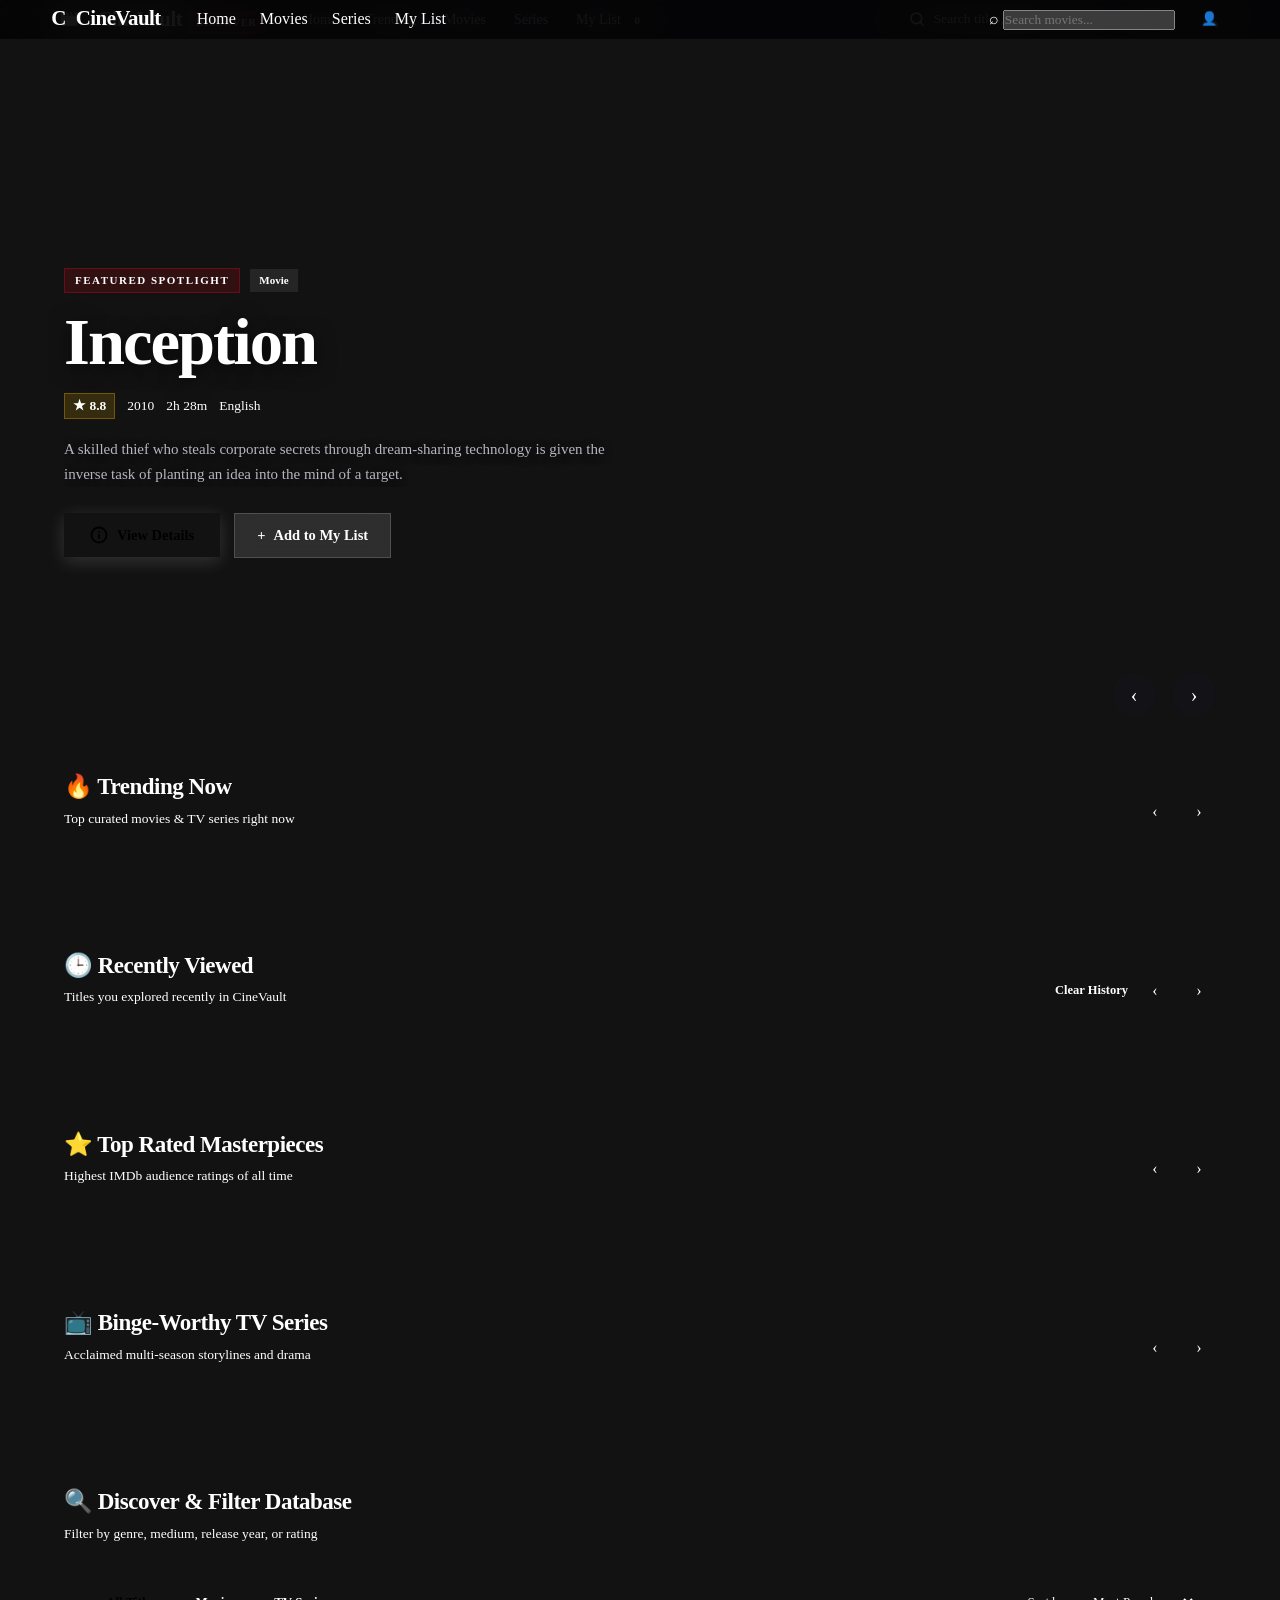
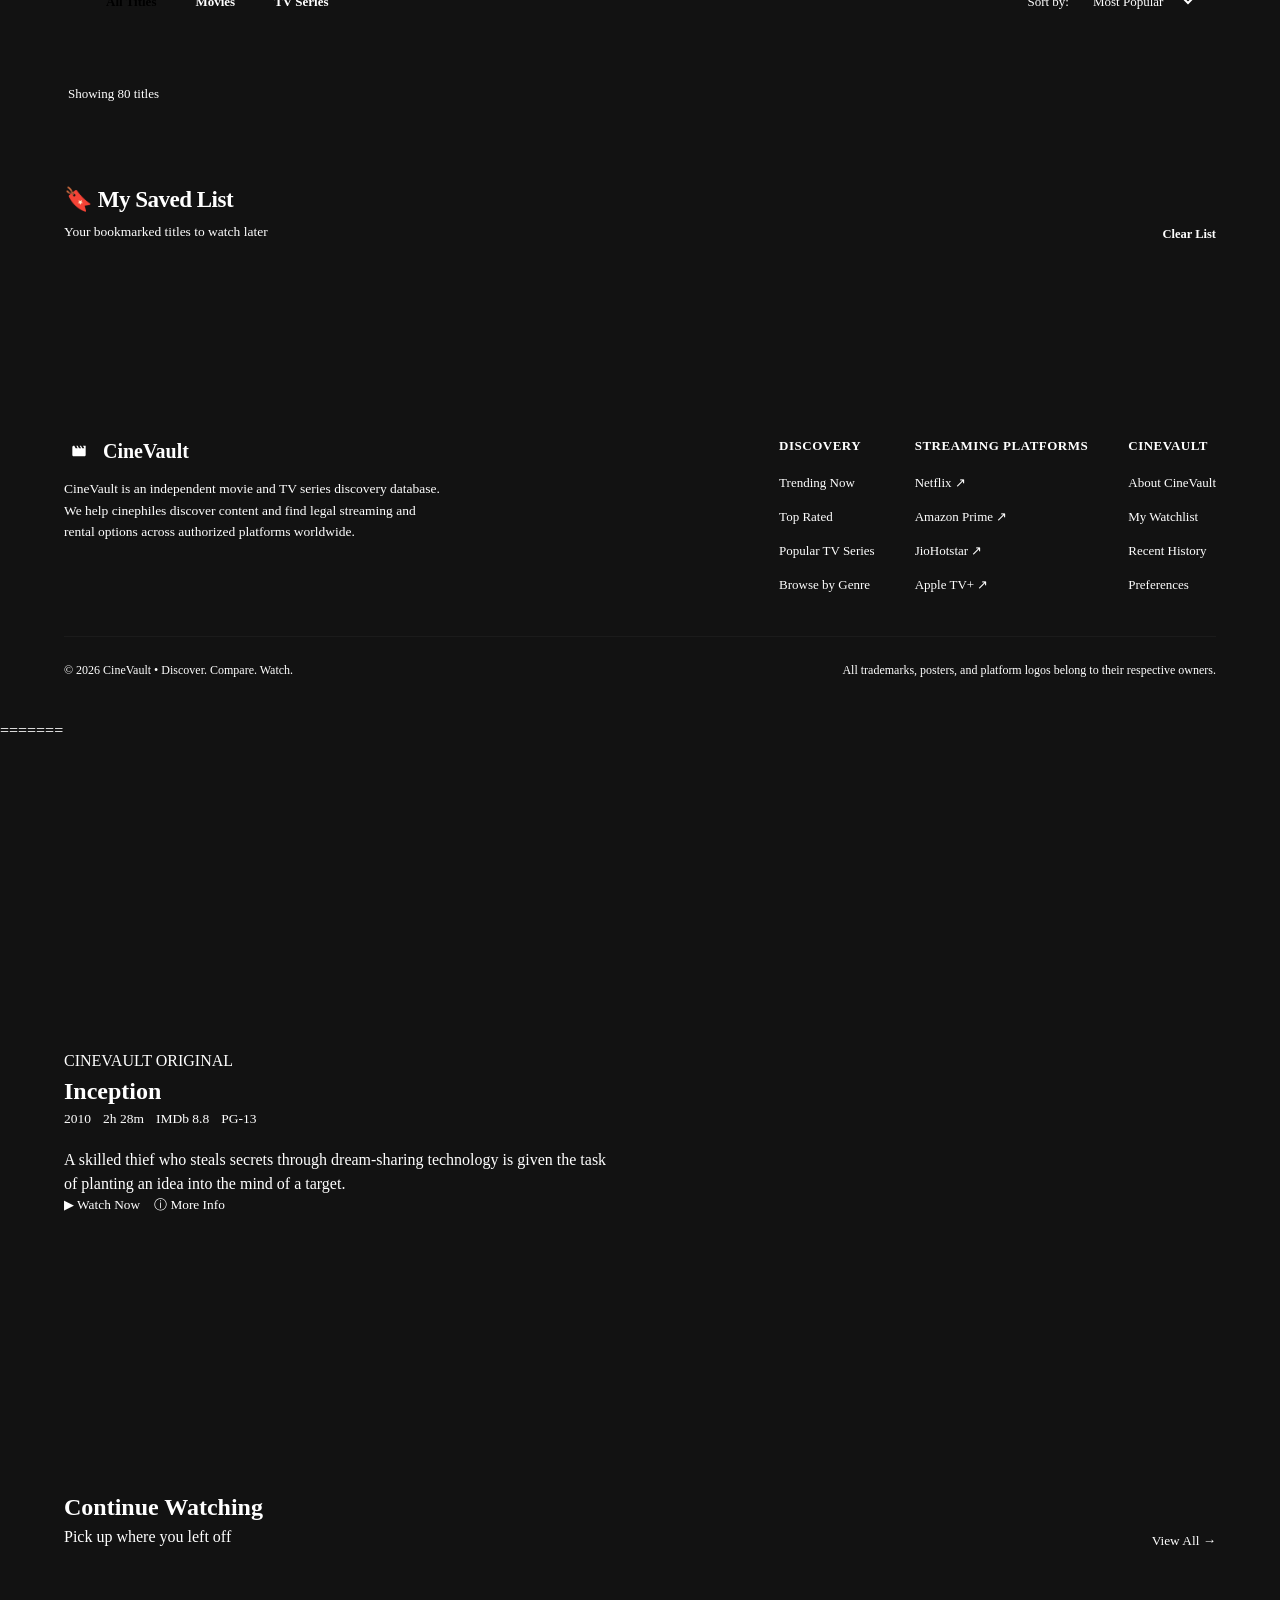
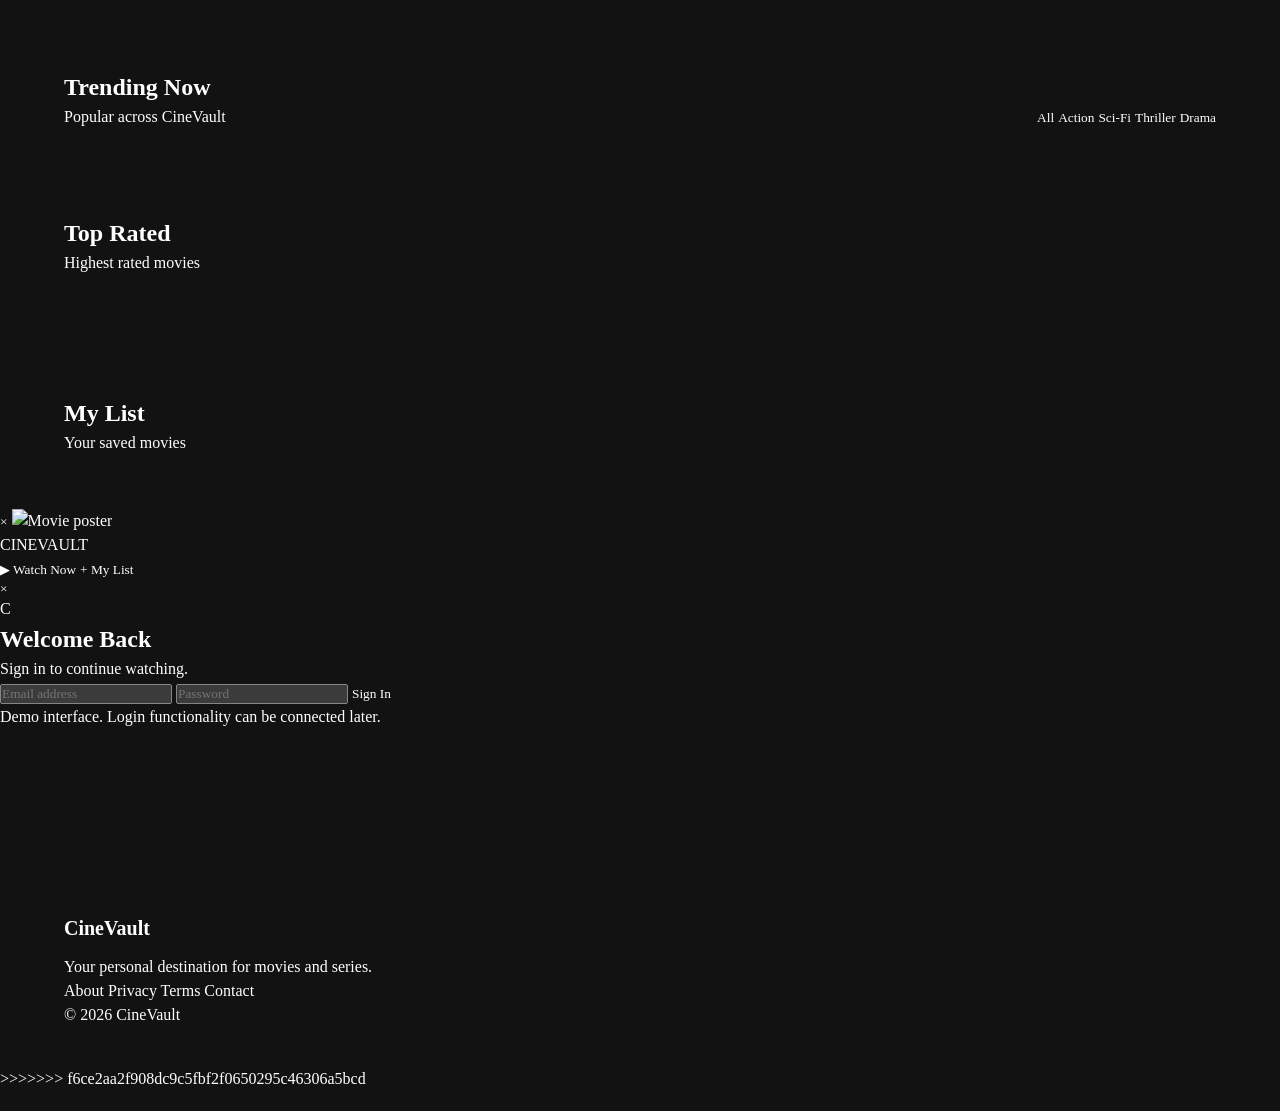
==== commit 7efa025e: "Add project files" ====
--- a/index.html
+++ b/index.html
@@ -1,3 +1,4 @@
+<<<<<<< HEAD
 <!DOCTYPE html>
 <html lang="en">
 
@@ -616,4 +617,336 @@
     </script>
 </body>
 
+=======
+<!DOCTYPE html>
+<html lang="en">
+<head>
+    <meta charset="UTF-8">
+    <meta name="viewport" content="width=device-width, initial-scale=1.0">
+
+    <title>CineVault | Movies & Series</title>
+
+    <link rel="stylesheet" href="style.css">
+
+    <link rel="preconnect" href="https://fonts.googleapis.com">
+    <link rel="preconnect" href="https://fonts.gstatic.com" crossorigin>
+    <link href="https://fonts.googleapis.com/css2?family=Inter:wght@400;500;600;700;800&display=swap" rel="stylesheet">
+</head>
+
+<body>
+
+    <!-- NAVBAR -->
+
+    <nav class="navbar">
+
+        <div class="nav-left">
+
+            <div class="logo">
+                <span class="logo-icon">C</span>
+                <span>CineVault</span>
+            </div>
+
+            <div class="nav-links">
+                <a href="#" class="active">Home</a>
+                <a href="#movies">Movies</a>
+                <a href="#series">Series</a>
+                <a href="#watchlist">My List</a>
+            </div>
+
+        </div>
+
+        <div class="nav-right">
+
+            <div class="search-box">
+                <span>⌕</span>
+                <input
+                    type="text"
+                    id="searchInput"
+                    placeholder="Search movies..."
+                >
+            </div>
+
+            <button class="profile-btn" id="loginBtn">
+                <span>👤</span>
+            </button>
+
+        </div>
+
+    </nav>
+
+
+    <!-- HERO -->
+
+    <section class="hero" id="hero">
+
+        <div class="hero-overlay"></div>
+
+        <div class="hero-content">
+
+            <span class="hero-label">
+                CINEVAULT ORIGINAL
+            </span>
+
+            <h1 id="heroTitle">Inception</h1>
+
+            <div class="hero-meta">
+                <span>2010</span>
+                <span>2h 28m</span>
+                <span class="rating">IMDb 8.8</span>
+                <span>PG-13</span>
+            </div>
+
+            <p id="heroDescription">
+                A skilled thief who steals secrets through dream-sharing
+                technology is given the task of planting an idea into the
+                mind of a target.
+            </p>
+
+            <div class="hero-buttons">
+
+                <button class="watch-btn" id="heroWatch">
+                    ▶ Watch Now
+                </button>
+
+                <button class="info-btn" id="heroInfo">
+                    ⓘ More Info
+                </button>
+
+            </div>
+
+        </div>
+
+        <div class="hero-dots" id="heroDots"></div>
+
+    </section>
+
+
+    <!-- MAIN -->
+
+    <main class="main-content">
+
+
+        <!-- CONTINUE WATCHING -->
+
+        <section class="content-section">
+
+            <div class="section-header">
+                <div>
+                    <h2>Continue Watching</h2>
+                    <p>Pick up where you left off</p>
+                </div>
+
+                <button class="scroll-btn" data-target="continueRow">
+                    View All →
+                </button>
+            </div>
+
+            <div class="movie-row" id="continueRow"></div>
+
+        </section>
+
+
+        <!-- TRENDING -->
+
+        <section class="content-section" id="movies">
+
+            <div class="section-header">
+
+                <div>
+                    <h2>Trending Now</h2>
+                    <p>Popular across CineVault</p>
+                </div>
+
+                <div class="genre-filters">
+
+                    <button class="genre-btn active" data-genre="All">
+                        All
+                    </button>
+
+                    <button class="genre-btn" data-genre="Action">
+                        Action
+                    </button>
+
+                    <button class="genre-btn" data-genre="Sci-Fi">
+                        Sci-Fi
+                    </button>
+
+                    <button class="genre-btn" data-genre="Thriller">
+                        Thriller
+                    </button>
+
+                    <button class="genre-btn" data-genre="Drama">
+                        Drama
+                    </button>
+
+                </div>
+
+            </div>
+
+            <div class="movie-grid" id="movieGrid"></div>
+
+        </section>
+
+
+        <!-- TOP RATED -->
+
+        <section class="content-section">
+
+            <div class="section-header">
+
+                <div>
+                    <h2>Top Rated</h2>
+                    <p>Highest rated movies</p>
+                </div>
+
+            </div>
+
+            <div class="movie-row" id="topRatedRow"></div>
+
+        </section>
+
+
+        <!-- MY LIST -->
+
+        <section class="content-section" id="watchlist">
+
+            <div class="section-header">
+
+                <div>
+                    <h2>My List</h2>
+                    <p>Your saved movies</p>
+                </div>
+
+            </div>
+
+            <div class="movie-grid" id="watchlistGrid"></div>
+
+        </section>
+
+    </main>
+
+
+    <!-- MOVIE MODAL -->
+
+    <div class="modal" id="movieModal">
+
+        <div class="modal-content">
+
+            <button class="close-btn" id="closeModal">
+                ×
+            </button>
+
+            <img id="modalPoster" src="" alt="Movie poster">
+
+            <div class="modal-info">
+
+                <span class="modal-label">CINEVAULT</span>
+
+                <h2 id="modalTitle"></h2>
+
+                <div class="modal-meta">
+                    <span id="modalYear"></span>
+                    <span id="modalDuration"></span>
+                    <span id="modalRating"></span>
+                </div>
+
+                <p id="modalDescription"></p>
+
+                <div class="modal-actions">
+
+                    <button class="watch-btn" id="modalWatch">
+                        ▶ Watch Now
+                    </button>
+
+                    <button class="list-btn" id="modalList">
+                        + My List
+                    </button>
+
+                </div>
+
+            </div>
+
+        </div>
+
+    </div>
+
+
+    <!-- LOGIN MODAL -->
+
+    <div class="modal small-modal" id="loginModal">
+
+        <div class="login-content">
+
+            <button class="close-btn" id="closeLogin">
+                ×
+            </button>
+
+            <div class="login-logo">
+                <span class="logo-icon">C</span>
+            </div>
+
+            <h2>Welcome Back</h2>
+
+            <p>Sign in to continue watching.</p>
+
+            <input
+                type="email"
+                placeholder="Email address"
+                id="emailInput"
+            >
+
+            <input
+                type="password"
+                placeholder="Password"
+                id="passwordInput"
+            >
+
+            <button class="login-submit">
+                Sign In
+            </button>
+
+            <p class="login-note">
+                Demo interface. Login functionality can be connected later.
+            </p>
+
+        </div>
+
+    </div>
+
+
+    <!-- TOAST -->
+
+    <div class="toast" id="toast">
+        Added to My List
+    </div>
+
+
+    <footer>
+
+        <div class="footer-logo">
+            CineVault
+        </div>
+
+        <p>
+            Your personal destination for movies and series.
+        </p>
+
+        <div class="footer-links">
+            <span>About</span>
+            <span>Privacy</span>
+            <span>Terms</span>
+            <span>Contact</span>
+        </div>
+
+        <p class="copyright">
+            © 2026 CineVault
+        </p>
+
+    </footer>
+
+
+    <script src="app.js"></script>
+
+</body>
+>>>>>>> f6ce2aa2f908dc9c5fbf2f0650295c46306a5bcd
 </html>
--- a/style.css
+++ b/style.css
@@ -1,3 +1,4 @@
+<<<<<<< HEAD
 /* ==========================================================================
    CINEVAULT - DESIGN SYSTEM & STYLESHEET
    Discover. Compare. Watch.
@@ -2675,4 +2676,1069 @@
   .auth-card {
     padding: 30px 20px;
   }
+=======
+:root {
+    --bg: #07080d;
+    --bg-soft: #0d0f16;
+    --card: #151821;
+    --card-hover: #20232e;
+    --text: #ffffff;
+    --muted: #9b9eaa;
+    --accent: #e50914;
+    --accent-light: #ff3340;
+    --border: rgba(255,255,255,0.08);
+}
+
+* {
+    box-sizing: border-box;
+}
+
+html {
+    scroll-behavior: smooth;
+}
+
+body {
+    margin: 0;
+    background: var(--bg);
+    color: var(--text);
+    font-family: "Inter", sans-serif;
+    overflow-x: hidden;
+}
+
+
+/* NAVBAR */
+
+.navbar {
+    position: fixed;
+    top: 0;
+    left: 0;
+    width: 100%;
+    height: 72px;
+
+    display: flex;
+    align-items: center;
+    justify-content: space-between;
+
+    padding: 0 5%;
+
+    background: rgba(7,8,13,0.88);
+    backdrop-filter: blur(18px);
+
+    border-bottom: 1px solid rgba(255,255,255,0.04);
+
+    z-index: 1000;
+}
+
+.nav-left {
+    display: flex;
+    align-items: center;
+    gap: 45px;
+}
+
+.logo {
+    display: flex;
+    align-items: center;
+    gap: 9px;
+
+    font-size: 20px;
+    font-weight: 800;
+    letter-spacing: -0.5px;
+}
+
+.logo-icon {
+    width: 34px;
+    height: 34px;
+
+    display: flex;
+    align-items: center;
+    justify-content: center;
+
+    background: var(--accent);
+
+    border-radius: 8px;
+
+    font-weight: 800;
+}
+
+.nav-links {
+    display: flex;
+    gap: 28px;
+}
+
+.nav-links a {
+    color: var(--muted);
+    text-decoration: none;
+
+    font-size: 14px;
+    font-weight: 500;
+
+    transition: 0.25s;
+}
+
+.nav-links a:hover,
+.nav-links a.active {
+    color: white;
+}
+
+.nav-right {
+    display: flex;
+    align-items: center;
+    gap: 18px;
+}
+
+.search-box {
+    width: 240px;
+
+    display: flex;
+    align-items: center;
+    gap: 10px;
+
+    padding: 9px 13px;
+
+    background: rgba(255,255,255,0.07);
+
+    border: 1px solid transparent;
+    border-radius: 8px;
+
+    transition: 0.25s;
+}
+
+.search-box:focus-within {
+    border-color: rgba(255,255,255,0.2);
+    background: rgba(255,255,255,0.1);
+}
+
+.search-box span {
+    color: var(--muted);
+    font-size: 22px;
+}
+
+.search-box input {
+    width: 100%;
+
+    border: none;
+    outline: none;
+
+    background: transparent;
+    color: white;
+
+    font-family: inherit;
+}
+
+.search-box input::placeholder {
+    color: #777b87;
+}
+
+.profile-btn {
+    width: 38px;
+    height: 38px;
+
+    border: 1px solid var(--border);
+    border-radius: 50%;
+
+    background: #181a23;
+
+    cursor: pointer;
+
+    transition: 0.25s;
+}
+
+.profile-btn:hover {
+    transform: scale(1.08);
+    background: #242733;
+}
+
+
+/* HERO */
+
+.hero {
+    height: 720px;
+    min-height: 650px;
+
+    position: relative;
+
+    display: flex;
+    align-items: center;
+
+    background-image:
+        url("https://image.tmdb.org/t/p/original/8ZTVqvKDQ8emSGUEMjsS4yHAwrp.jpg");
+
+    background-size: cover;
+    background-position: center;
+
+    transition: background-image 0.5s ease;
+}
+
+.hero-overlay {
+    position: absolute;
+    inset: 0;
+
+    background:
+        linear-gradient(
+            90deg,
+            rgba(7,8,13,0.98) 0%,
+            rgba(7,8,13,0.82) 35%,
+            rgba(7,8,13,0.2) 75%,
+            rgba(7,8,13,0.9) 100%
+        ),
+        linear-gradient(
+            0deg,
+            var(--bg) 0%,
+            transparent 30%
+        );
+}
+
+.hero-content {
+    position: relative;
+    z-index: 2;
+
+    width: 550px;
+
+    margin-left: 7%;
+    padding-top: 70px;
+}
+
+.hero-label {
+    color: #ff5963;
+
+    font-size: 12px;
+    font-weight: 700;
+
+    letter-spacing: 2px;
+}
+
+.hero h1 {
+    margin: 18px 0 12px;
+
+    font-size: clamp(48px, 6vw, 82px);
+    line-height: 0.95;
+
+    letter-spacing: -4px;
+}
+
+.hero-meta {
+    display: flex;
+    align-items: center;
+    gap: 14px;
+
+    color: #ddd;
+
+    font-size: 14px;
+}
+
+.hero-meta .rating {
+    color: #78d88b;
+    font-weight: 700;
+}
+
+.hero p {
+    color: #c2c4cc;
+
+    line-height: 1.7;
+
+    font-size: 15px;
+
+    margin: 22px 0 28px;
+
+    max-width: 500px;
+}
+
+.hero-buttons {
+    display: flex;
+    gap: 12px;
+}
+
+.watch-btn,
+.info-btn,
+.list-btn {
+    border: none;
+
+    padding: 13px 22px;
+
+    border-radius: 7px;
+
+    font-family: inherit;
+    font-weight: 700;
+
+    cursor: pointer;
+
+    transition: 0.25s;
+}
+
+.watch-btn {
+    background: white;
+    color: #090a0e;
+}
+
+.watch-btn:hover {
+    background: #e8e8e8;
+    transform: translateY(-2px);
+}
+
+.info-btn {
+    background: rgba(255,255,255,0.12);
+    color: white;
+
+    backdrop-filter: blur(10px);
+}
+
+.info-btn:hover {
+    background: rgba(255,255,255,0.2);
+}
+
+.hero-dots {
+    position: absolute;
+    bottom: 70px;
+    left: 7%;
+
+    display: flex;
+    gap: 7px;
+
+    z-index: 5;
+}
+
+.hero-dot {
+    width: 25px;
+    height: 3px;
+
+    border: none;
+
+    background: rgba(255,255,255,0.3);
+
+    cursor: pointer;
+
+    transition: 0.3s;
+}
+
+.hero-dot.active {
+    background: white;
+    width: 40px;
+}
+
+
+/* MAIN */
+
+.main-content {
+    position: relative;
+
+    margin-top: -30px;
+
+    z-index: 5;
+}
+
+.content-section {
+    padding: 30px 5%;
+}
+
+.section-header {
+    display: flex;
+    justify-content: space-between;
+    align-items: flex-end;
+
+    margin-bottom: 20px;
+}
+
+.section-header h2 {
+    margin: 0;
+
+    font-size: 22px;
+    letter-spacing: -0.5px;
+}
+
+.section-header p {
+    margin: 6px 0 0;
+
+    color: var(--muted);
+
+    font-size: 13px;
+}
+
+.scroll-btn {
+    background: transparent;
+    color: #aaa;
+
+    border: none;
+
+    cursor: pointer;
+
+    font-family: inherit;
+}
+
+.scroll-btn:hover {
+    color: white;
+}
+
+
+/* GENRE FILTERS */
+
+.genre-filters {
+    display: flex;
+    gap: 8px;
+    flex-wrap: wrap;
+}
+
+.genre-btn {
+    border: 1px solid var(--border);
+
+    background: transparent;
+    color: var(--muted);
+
+    padding: 7px 13px;
+
+    border-radius: 20px;
+
+    cursor: pointer;
+
+    font-family: inherit;
+
+    transition: 0.2s;
+}
+
+.genre-btn:hover,
+.genre-btn.active {
+    color: white;
+    background: white;
+    border-color: white;
+}
+
+
+/* MOVIE ROW */
+
+.movie-row {
+    display: flex;
+
+    gap: 16px;
+
+    overflow-x: auto;
+
+    padding: 5px 2px 20px;
+
+    scroll-behavior: smooth;
+
+    scrollbar-width: none;
+}
+
+.movie-row::-webkit-scrollbar {
+    display: none;
+}
+
+
+/* MOVIE GRID */
+
+.movie-grid {
+    display: grid;
+
+    grid-template-columns:
+        repeat(auto-fill, minmax(180px, 1fr));
+
+    gap: 20px;
+}
+
+
+/* CARD */
+
+.movie-card {
+    min-width: 180px;
+
+    position: relative;
+
+    background: var(--card);
+
+    border-radius: 10px;
+
+    overflow: hidden;
+
+    cursor: pointer;
+
+    transition:
+        transform 0.3s,
+        box-shadow 0.3s;
+}
+
+.movie-row .movie-card {
+    width: 180px;
+    flex-shrink: 0;
+}
+
+.movie-card:hover {
+    transform: translateY(-8px) scale(1.025);
+
+    box-shadow:
+        0 18px 45px rgba(0,0,0,0.55);
+}
+
+.poster {
+    width: 100%;
+
+    aspect-ratio: 2 / 3;
+
+    object-fit: cover;
+
+    display: block;
+
+    transition: 0.4s;
+}
+
+.movie-card:hover .poster {
+    transform: scale(1.04);
+}
+
+.card-overlay {
+    position: absolute;
+    inset: 0;
+
+    display: flex;
+    align-items: center;
+    justify-content: center;
+
+    background: rgba(0,0,0,0.45);
+
+    opacity: 0;
+
+    transition: 0.3s;
+}
+
+.movie-card:hover .card-overlay {
+    opacity: 1;
+}
+
+.play-circle {
+    width: 52px;
+    height: 52px;
+
+    border-radius: 50%;
+
+    display: flex;
+    align-items: center;
+    justify-content: center;
+
+    background: white;
+    color: #111;
+
+    font-size: 19px;
+}
+
+.card-info {
+    padding: 12px;
+}
+
+.card-title {
+    margin: 0 0 6px;
+
+    font-size: 14px;
+    font-weight: 600;
+
+    white-space: nowrap;
+    overflow: hidden;
+    text-overflow: ellipsis;
+}
+
+.card-meta {
+    display: flex;
+    justify-content: space-between;
+
+    color: var(--muted);
+
+    font-size: 11px;
+}
+
+.card-rating {
+    color: #78d88b;
+}
+
+.list-icon {
+    position: absolute;
+
+    top: 9px;
+    right: 9px;
+
+    width: 31px;
+    height: 31px;
+
+    border: none;
+    border-radius: 50%;
+
+    background: rgba(0,0,0,0.7);
+
+    color: white;
+
+    cursor: pointer;
+
+    z-index: 3;
+
+    opacity: 0;
+
+    transition: 0.2s;
+}
+
+.movie-card:hover .list-icon {
+    opacity: 1;
+}
+
+.list-icon:hover {
+    background: var(--accent);
+}
+
+
+/* PROGRESS */
+
+.progress-container {
+    height: 3px;
+
+    background: #343640;
+
+    position: relative;
+}
+
+.progress {
+    height: 100%;
+
+    background: var(--accent);
+
+    position: absolute;
+    left: 0;
+    top: 0;
+}
+
+
+/* MODALS */
+
+.modal {
+    position: fixed;
+
+    inset: 0;
+
+    display: none;
+    align-items: center;
+    justify-content: center;
+
+    background: rgba(0,0,0,0.8);
+
+    backdrop-filter: blur(12px);
+
+    z-index: 2000;
+
+    padding: 20px;
+}
+
+.modal.show {
+    display: flex;
+}
+
+.modal-content {
+    position: relative;
+
+    width: min(900px, 100%);
+
+    display: grid;
+    grid-template-columns: 280px 1fr;
+
+    background: #15171f;
+
+    border: 1px solid var(--border);
+
+    border-radius: 15px;
+
+    overflow: hidden;
+
+    box-shadow: 0 30px 80px rgba(0,0,0,0.7);
+
+    animation: modalIn 0.3s ease;
+}
+
+@keyframes modalIn {
+
+    from {
+        opacity: 0;
+        transform: translateY(20px) scale(0.97);
+    }
+
+    to {
+        opacity: 1;
+        transform: translateY(0) scale(1);
+    }
+
+}
+
+.modal-content > img {
+    width: 100%;
+    height: 100%;
+
+    object-fit: cover;
+}
+
+.modal-info {
+    padding: 45px;
+}
+
+.modal-label {
+    color: #ff5963;
+
+    font-size: 11px;
+    font-weight: 700;
+
+    letter-spacing: 2px;
+}
+
+.modal-info h2 {
+    font-size: 42px;
+
+    margin: 12px 0;
+}
+
+.modal-meta {
+    display: flex;
+    gap: 14px;
+
+    color: #aaa;
+
+    font-size: 13px;
+}
+
+.modal-info p {
+    color: #b8bac3;
+
+    line-height: 1.7;
+
+    font-size: 14px;
+
+    margin: 25px 0;
+}
+
+.modal-actions {
+    display: flex;
+    gap: 10px;
+}
+
+.list-btn {
+    background: #292c37;
+    color: white;
+}
+
+.list-btn:hover {
+    background: #363946;
+}
+
+.close-btn {
+    position: absolute;
+
+    top: 15px;
+    right: 15px;
+
+    width: 36px;
+    height: 36px;
+
+    border: none;
+    border-radius: 50%;
+
+    background: rgba(0,0,0,0.6);
+
+    color: white;
+
+    font-size: 24px;
+
+    cursor: pointer;
+
+    z-index: 10;
+}
+
+
+/* LOGIN */
+
+.small-modal {
+    background: rgba(0,0,0,0.8);
+}
+
+.login-content {
+    width: 400px;
+
+    max-width: 100%;
+
+    position: relative;
+
+    background: #15171f;
+
+    border: 1px solid var(--border);
+
+    border-radius: 15px;
+
+    padding: 40px;
+
+    text-align: center;
+}
+
+.login-logo {
+    display: flex;
+    justify-content: center;
+
+    margin-bottom: 15px;
+}
+
+.login-content h2 {
+    margin: 0 0 8px;
+
+    font-size: 28px;
+}
+
+.login-content > p {
+    color: var(--muted);
+
+    font-size: 13px;
+}
+
+.login-content input {
+    width: 100%;
+
+    padding: 13px;
+
+    margin-top: 12px;
+
+    border: 1px solid var(--border);
+    border-radius: 7px;
+
+    outline: none;
+
+    background: #0d0f15;
+
+    color: white;
+
+    font-family: inherit;
+}
+
+.login-submit {
+    width: 100%;
+
+    margin-top: 18px;
+
+    padding: 13px;
+
+    border: none;
+    border-radius: 7px;
+
+    background: var(--accent);
+
+    color: white;
+
+    font-weight: 700;
+
+    cursor: pointer;
+}
+
+.login-submit:hover {
+    background: var(--accent-light);
+}
+
+.login-note {
+    font-size: 11px !important;
+}
+
+
+/* TOAST */
+
+.toast {
+    position: fixed;
+
+    bottom: 30px;
+    right: 30px;
+
+    padding: 13px 18px;
+
+    background: #242731;
+
+    border: 1px solid var(--border);
+
+    border-radius: 8px;
+
+    font-size: 13px;
+
+    transform: translateY(100px);
+
+    opacity: 0;
+
+    transition: 0.3s;
+
+    z-index: 3000;
+}
+
+.toast.show {
+    transform: translateY(0);
+    opacity: 1;
+}
+
+
+/* FOOTER */
+
+footer {
+    margin-top: 60px;
+
+    padding: 50px 5%;
+
+    border-top: 1px solid var(--border);
+
+    background: #090a0f;
+}
+
+.footer-logo {
+    font-size: 20px;
+    font-weight: 800;
+}
+
+footer p {
+    color: var(--muted);
+
+    font-size: 13px;
+}
+
+.footer-links {
+    display: flex;
+    gap: 20px;
+
+    margin: 25px 0;
+}
+
+.footer-links span {
+    color: #aaa;
+
+    font-size: 12px;
+
+    cursor: pointer;
+}
+
+.footer-links span:hover {
+    color: white;
+}
+
+.copyright {
+    font-size: 11px;
+}
+
+
+/* MOBILE */
+
+@media (max-width: 800px) {
+
+    .navbar {
+        height: 64px;
+        padding: 0 18px;
+    }
+
+    .nav-left {
+        gap: 15px;
+    }
+
+    .nav-links {
+        display: none;
+    }
+
+    .logo span:last-child {
+        display: none;
+    }
+
+    .search-box {
+        width: 150px;
+    }
+
+    .hero {
+        height: 600px;
+        min-height: 600px;
+    }
+
+    .hero-content {
+        width: 90%;
+        margin-left: 5%;
+        padding-top: 80px;
+    }
+
+    .hero h1 {
+        font-size: 48px;
+        letter-spacing: -2px;
+    }
+
+    .hero p {
+        font-size: 13px;
+    }
+
+    .hero-dots {
+        left: 5%;
+        bottom: 40px;
+    }
+
+    .content-section {
+        padding: 25px 5%;
+    }
+
+    .section-header {
+        align-items: flex-start;
+        flex-direction: column;
+        gap: 15px;
+    }
+
+    .genre-filters {
+        width: 100%;
+        overflow-x: auto;
+        flex-wrap: nowrap;
+        scrollbar-width: none;
+    }
+
+    .genre-btn {
+        white-space: nowrap;
+    }
+
+    .movie-grid {
+        grid-template-columns:
+            repeat(2, minmax(0, 1fr));
+
+        gap: 12px;
+    }
+
+    .movie-row .movie-card {
+        width: 150px;
+    }
+
+    .movie-card {
+        min-width: 0;
+    }
+
+    .modal-content {
+        grid-template-columns: 1fr;
+
+        max-height: 90vh;
+
+        overflow-y: auto;
+    }
+
+    .modal-content > img {
+        height: 280px;
+    }
+
+    .modal-info {
+        padding: 25px;
+    }
+
+    .modal-info h2 {
+        font-size: 30px;
+    }
+
+}
+
+@media (max-width: 500px) {
+
+    .search-box {
+        width: 120px;
+    }
+
+    .search-box span {
+        display: none;
+    }
+
+    .hero-meta {
+        gap: 8px;
+        font-size: 11px;
+    }
+
+    .hero-buttons {
+        flex-wrap: wrap;
+    }
+
+>>>>>>> f6ce2aa2f908dc9c5fbf2f0650295c46306a5bcd
 }
--- a/style.css
+++ b/style.css
@@ -1,3 +1,4 @@
+<<<<<<< HEAD
 /* ==========================================================================
    CINEVAULT - DESIGN SYSTEM & STYLESHEET
    Discover. Compare. Watch.
@@ -2675,4 +2676,1069 @@
   .auth-card {
     padding: 30px 20px;
   }
+=======
+:root {
+    --bg: #07080d;
+    --bg-soft: #0d0f16;
+    --card: #151821;
+    --card-hover: #20232e;
+    --text: #ffffff;
+    --muted: #9b9eaa;
+    --accent: #e50914;
+    --accent-light: #ff3340;
+    --border: rgba(255,255,255,0.08);
+}
+
+* {
+    box-sizing: border-box;
+}
+
+html {
+    scroll-behavior: smooth;
+}
+
+body {
+    margin: 0;
+    background: var(--bg);
+    color: var(--text);
+    font-family: "Inter", sans-serif;
+    overflow-x: hidden;
+}
+
+
+/* NAVBAR */
+
+.navbar {
+    position: fixed;
+    top: 0;
+    left: 0;
+    width: 100%;
+    height: 72px;
+
+    display: flex;
+    align-items: center;
+    justify-content: space-between;
+
+    padding: 0 5%;
+
+    background: rgba(7,8,13,0.88);
+    backdrop-filter: blur(18px);
+
+    border-bottom: 1px solid rgba(255,255,255,0.04);
+
+    z-index: 1000;
+}
+
+.nav-left {
+    display: flex;
+    align-items: center;
+    gap: 45px;
+}
+
+.logo {
+    display: flex;
+    align-items: center;
+    gap: 9px;
+
+    font-size: 20px;
+    font-weight: 800;
+    letter-spacing: -0.5px;
+}
+
+.logo-icon {
+    width: 34px;
+    height: 34px;
+
+    display: flex;
+    align-items: center;
+    justify-content: center;
+
+    background: var(--accent);
+
+    border-radius: 8px;
+
+    font-weight: 800;
+}
+
+.nav-links {
+    display: flex;
+    gap: 28px;
+}
+
+.nav-links a {
+    color: var(--muted);
+    text-decoration: none;
+
+    font-size: 14px;
+    font-weight: 500;
+
+    transition: 0.25s;
+}
+
+.nav-links a:hover,
+.nav-links a.active {
+    color: white;
+}
+
+.nav-right {
+    display: flex;
+    align-items: center;
+    gap: 18px;
+}
+
+.search-box {
+    width: 240px;
+
+    display: flex;
+    align-items: center;
+    gap: 10px;
+
+    padding: 9px 13px;
+
+    background: rgba(255,255,255,0.07);
+
+    border: 1px solid transparent;
+    border-radius: 8px;
+
+    transition: 0.25s;
+}
+
+.search-box:focus-within {
+    border-color: rgba(255,255,255,0.2);
+    background: rgba(255,255,255,0.1);
+}
+
+.search-box span {
+    color: var(--muted);
+    font-size: 22px;
+}
+
+.search-box input {
+    width: 100%;
+
+    border: none;
+    outline: none;
+
+    background: transparent;
+    color: white;
+
+    font-family: inherit;
+}
+
+.search-box input::placeholder {
+    color: #777b87;
+}
+
+.profile-btn {
+    width: 38px;
+    height: 38px;
+
+    border: 1px solid var(--border);
+    border-radius: 50%;
+
+    background: #181a23;
+
+    cursor: pointer;
+
+    transition: 0.25s;
+}
+
+.profile-btn:hover {
+    transform: scale(1.08);
+    background: #242733;
+}
+
+
+/* HERO */
+
+.hero {
+    height: 720px;
+    min-height: 650px;
+
+    position: relative;
+
+    display: flex;
+    align-items: center;
+
+    background-image:
+        url("https://image.tmdb.org/t/p/original/8ZTVqvKDQ8emSGUEMjsS4yHAwrp.jpg");
+
+    background-size: cover;
+    background-position: center;
+
+    transition: background-image 0.5s ease;
+}
+
+.hero-overlay {
+    position: absolute;
+    inset: 0;
+
+    background:
+        linear-gradient(
+            90deg,
+            rgba(7,8,13,0.98) 0%,
+            rgba(7,8,13,0.82) 35%,
+            rgba(7,8,13,0.2) 75%,
+            rgba(7,8,13,0.9) 100%
+        ),
+        linear-gradient(
+            0deg,
+            var(--bg) 0%,
+            transparent 30%
+        );
+}
+
+.hero-content {
+    position: relative;
+    z-index: 2;
+
+    width: 550px;
+
+    margin-left: 7%;
+    padding-top: 70px;
+}
+
+.hero-label {
+    color: #ff5963;
+
+    font-size: 12px;
+    font-weight: 700;
+
+    letter-spacing: 2px;
+}
+
+.hero h1 {
+    margin: 18px 0 12px;
+
+    font-size: clamp(48px, 6vw, 82px);
+    line-height: 0.95;
+
+    letter-spacing: -4px;
+}
+
+.hero-meta {
+    display: flex;
+    align-items: center;
+    gap: 14px;
+
+    color: #ddd;
+
+    font-size: 14px;
+}
+
+.hero-meta .rating {
+    color: #78d88b;
+    font-weight: 700;
+}
+
+.hero p {
+    color: #c2c4cc;
+
+    line-height: 1.7;
+
+    font-size: 15px;
+
+    margin: 22px 0 28px;
+
+    max-width: 500px;
+}
+
+.hero-buttons {
+    display: flex;
+    gap: 12px;
+}
+
+.watch-btn,
+.info-btn,
+.list-btn {
+    border: none;
+
+    padding: 13px 22px;
+
+    border-radius: 7px;
+
+    font-family: inherit;
+    font-weight: 700;
+
+    cursor: pointer;
+
+    transition: 0.25s;
+}
+
+.watch-btn {
+    background: white;
+    color: #090a0e;
+}
+
+.watch-btn:hover {
+    background: #e8e8e8;
+    transform: translateY(-2px);
+}
+
+.info-btn {
+    background: rgba(255,255,255,0.12);
+    color: white;
+
+    backdrop-filter: blur(10px);
+}
+
+.info-btn:hover {
+    background: rgba(255,255,255,0.2);
+}
+
+.hero-dots {
+    position: absolute;
+    bottom: 70px;
+    left: 7%;
+
+    display: flex;
+    gap: 7px;
+
+    z-index: 5;
+}
+
+.hero-dot {
+    width: 25px;
+    height: 3px;
+
+    border: none;
+
+    background: rgba(255,255,255,0.3);
+
+    cursor: pointer;
+
+    transition: 0.3s;
+}
+
+.hero-dot.active {
+    background: white;
+    width: 40px;
+}
+
+
+/* MAIN */
+
+.main-content {
+    position: relative;
+
+    margin-top: -30px;
+
+    z-index: 5;
+}
+
+.content-section {
+    padding: 30px 5%;
+}
+
+.section-header {
+    display: flex;
+    justify-content: space-between;
+    align-items: flex-end;
+
+    margin-bottom: 20px;
+}
+
+.section-header h2 {
+    margin: 0;
+
+    font-size: 22px;
+    letter-spacing: -0.5px;
+}
+
+.section-header p {
+    margin: 6px 0 0;
+
+    color: var(--muted);
+
+    font-size: 13px;
+}
+
+.scroll-btn {
+    background: transparent;
+    color: #aaa;
+
+    border: none;
+
+    cursor: pointer;
+
+    font-family: inherit;
+}
+
+.scroll-btn:hover {
+    color: white;
+}
+
+
+/* GENRE FILTERS */
+
+.genre-filters {
+    display: flex;
+    gap: 8px;
+    flex-wrap: wrap;
+}
+
+.genre-btn {
+    border: 1px solid var(--border);
+
+    background: transparent;
+    color: var(--muted);
+
+    padding: 7px 13px;
+
+    border-radius: 20px;
+
+    cursor: pointer;
+
+    font-family: inherit;
+
+    transition: 0.2s;
+}
+
+.genre-btn:hover,
+.genre-btn.active {
+    color: white;
+    background: white;
+    border-color: white;
+}
+
+
+/* MOVIE ROW */
+
+.movie-row {
+    display: flex;
+
+    gap: 16px;
+
+    overflow-x: auto;
+
+    padding: 5px 2px 20px;
+
+    scroll-behavior: smooth;
+
+    scrollbar-width: none;
+}
+
+.movie-row::-webkit-scrollbar {
+    display: none;
+}
+
+
+/* MOVIE GRID */
+
+.movie-grid {
+    display: grid;
+
+    grid-template-columns:
+        repeat(auto-fill, minmax(180px, 1fr));
+
+    gap: 20px;
+}
+
+
+/* CARD */
+
+.movie-card {
+    min-width: 180px;
+
+    position: relative;
+
+    background: var(--card);
+
+    border-radius: 10px;
+
+    overflow: hidden;
+
+    cursor: pointer;
+
+    transition:
+        transform 0.3s,
+        box-shadow 0.3s;
+}
+
+.movie-row .movie-card {
+    width: 180px;
+    flex-shrink: 0;
+}
+
+.movie-card:hover {
+    transform: translateY(-8px) scale(1.025);
+
+    box-shadow:
+        0 18px 45px rgba(0,0,0,0.55);
+}
+
+.poster {
+    width: 100%;
+
+    aspect-ratio: 2 / 3;
+
+    object-fit: cover;
+
+    display: block;
+
+    transition: 0.4s;
+}
+
+.movie-card:hover .poster {
+    transform: scale(1.04);
+}
+
+.card-overlay {
+    position: absolute;
+    inset: 0;
+
+    display: flex;
+    align-items: center;
+    justify-content: center;
+
+    background: rgba(0,0,0,0.45);
+
+    opacity: 0;
+
+    transition: 0.3s;
+}
+
+.movie-card:hover .card-overlay {
+    opacity: 1;
+}
+
+.play-circle {
+    width: 52px;
+    height: 52px;
+
+    border-radius: 50%;
+
+    display: flex;
+    align-items: center;
+    justify-content: center;
+
+    background: white;
+    color: #111;
+
+    font-size: 19px;
+}
+
+.card-info {
+    padding: 12px;
+}
+
+.card-title {
+    margin: 0 0 6px;
+
+    font-size: 14px;
+    font-weight: 600;
+
+    white-space: nowrap;
+    overflow: hidden;
+    text-overflow: ellipsis;
+}
+
+.card-meta {
+    display: flex;
+    justify-content: space-between;
+
+    color: var(--muted);
+
+    font-size: 11px;
+}
+
+.card-rating {
+    color: #78d88b;
+}
+
+.list-icon {
+    position: absolute;
+
+    top: 9px;
+    right: 9px;
+
+    width: 31px;
+    height: 31px;
+
+    border: none;
+    border-radius: 50%;
+
+    background: rgba(0,0,0,0.7);
+
+    color: white;
+
+    cursor: pointer;
+
+    z-index: 3;
+
+    opacity: 0;
+
+    transition: 0.2s;
+}
+
+.movie-card:hover .list-icon {
+    opacity: 1;
+}
+
+.list-icon:hover {
+    background: var(--accent);
+}
+
+
+/* PROGRESS */
+
+.progress-container {
+    height: 3px;
+
+    background: #343640;
+
+    position: relative;
+}
+
+.progress {
+    height: 100%;
+
+    background: var(--accent);
+
+    position: absolute;
+    left: 0;
+    top: 0;
+}
+
+
+/* MODALS */
+
+.modal {
+    position: fixed;
+
+    inset: 0;
+
+    display: none;
+    align-items: center;
+    justify-content: center;
+
+    background: rgba(0,0,0,0.8);
+
+    backdrop-filter: blur(12px);
+
+    z-index: 2000;
+
+    padding: 20px;
+}
+
+.modal.show {
+    display: flex;
+}
+
+.modal-content {
+    position: relative;
+
+    width: min(900px, 100%);
+
+    display: grid;
+    grid-template-columns: 280px 1fr;
+
+    background: #15171f;
+
+    border: 1px solid var(--border);
+
+    border-radius: 15px;
+
+    overflow: hidden;
+
+    box-shadow: 0 30px 80px rgba(0,0,0,0.7);
+
+    animation: modalIn 0.3s ease;
+}
+
+@keyframes modalIn {
+
+    from {
+        opacity: 0;
+        transform: translateY(20px) scale(0.97);
+    }
+
+    to {
+        opacity: 1;
+        transform: translateY(0) scale(1);
+    }
+
+}
+
+.modal-content > img {
+    width: 100%;
+    height: 100%;
+
+    object-fit: cover;
+}
+
+.modal-info {
+    padding: 45px;
+}
+
+.modal-label {
+    color: #ff5963;
+
+    font-size: 11px;
+    font-weight: 700;
+
+    letter-spacing: 2px;
+}
+
+.modal-info h2 {
+    font-size: 42px;
+
+    margin: 12px 0;
+}
+
+.modal-meta {
+    display: flex;
+    gap: 14px;
+
+    color: #aaa;
+
+    font-size: 13px;
+}
+
+.modal-info p {
+    color: #b8bac3;
+
+    line-height: 1.7;
+
+    font-size: 14px;
+
+    margin: 25px 0;
+}
+
+.modal-actions {
+    display: flex;
+    gap: 10px;
+}
+
+.list-btn {
+    background: #292c37;
+    color: white;
+}
+
+.list-btn:hover {
+    background: #363946;
+}
+
+.close-btn {
+    position: absolute;
+
+    top: 15px;
+    right: 15px;
+
+    width: 36px;
+    height: 36px;
+
+    border: none;
+    border-radius: 50%;
+
+    background: rgba(0,0,0,0.6);
+
+    color: white;
+
+    font-size: 24px;
+
+    cursor: pointer;
+
+    z-index: 10;
+}
+
+
+/* LOGIN */
+
+.small-modal {
+    background: rgba(0,0,0,0.8);
+}
+
+.login-content {
+    width: 400px;
+
+    max-width: 100%;
+
+    position: relative;
+
+    background: #15171f;
+
+    border: 1px solid var(--border);
+
+    border-radius: 15px;
+
+    padding: 40px;
+
+    text-align: center;
+}
+
+.login-logo {
+    display: flex;
+    justify-content: center;
+
+    margin-bottom: 15px;
+}
+
+.login-content h2 {
+    margin: 0 0 8px;
+
+    font-size: 28px;
+}
+
+.login-content > p {
+    color: var(--muted);
+
+    font-size: 13px;
+}
+
+.login-content input {
+    width: 100%;
+
+    padding: 13px;
+
+    margin-top: 12px;
+
+    border: 1px solid var(--border);
+    border-radius: 7px;
+
+    outline: none;
+
+    background: #0d0f15;
+
+    color: white;
+
+    font-family: inherit;
+}
+
+.login-submit {
+    width: 100%;
+
+    margin-top: 18px;
+
+    padding: 13px;
+
+    border: none;
+    border-radius: 7px;
+
+    background: var(--accent);
+
+    color: white;
+
+    font-weight: 700;
+
+    cursor: pointer;
+}
+
+.login-submit:hover {
+    background: var(--accent-light);
+}
+
+.login-note {
+    font-size: 11px !important;
+}
+
+
+/* TOAST */
+
+.toast {
+    position: fixed;
+
+    bottom: 30px;
+    right: 30px;
+
+    padding: 13px 18px;
+
+    background: #242731;
+
+    border: 1px solid var(--border);
+
+    border-radius: 8px;
+
+    font-size: 13px;
+
+    transform: translateY(100px);
+
+    opacity: 0;
+
+    transition: 0.3s;
+
+    z-index: 3000;
+}
+
+.toast.show {
+    transform: translateY(0);
+    opacity: 1;
+}
+
+
+/* FOOTER */
+
+footer {
+    margin-top: 60px;
+
+    padding: 50px 5%;
+
+    border-top: 1px solid var(--border);
+
+    background: #090a0f;
+}
+
+.footer-logo {
+    font-size: 20px;
+    font-weight: 800;
+}
+
+footer p {
+    color: var(--muted);
+
+    font-size: 13px;
+}
+
+.footer-links {
+    display: flex;
+    gap: 20px;
+
+    margin: 25px 0;
+}
+
+.footer-links span {
+    color: #aaa;
+
+    font-size: 12px;
+
+    cursor: pointer;
+}
+
+.footer-links span:hover {
+    color: white;
+}
+
+.copyright {
+    font-size: 11px;
+}
+
+
+/* MOBILE */
+
+@media (max-width: 800px) {
+
+    .navbar {
+        height: 64px;
+        padding: 0 18px;
+    }
+
+    .nav-left {
+        gap: 15px;
+    }
+
+    .nav-links {
+        display: none;
+    }
+
+    .logo span:last-child {
+        display: none;
+    }
+
+    .search-box {
+        width: 150px;
+    }
+
+    .hero {
+        height: 600px;
+        min-height: 600px;
+    }
+
+    .hero-content {
+        width: 90%;
+        margin-left: 5%;
+        padding-top: 80px;
+    }
+
+    .hero h1 {
+        font-size: 48px;
+        letter-spacing: -2px;
+    }
+
+    .hero p {
+        font-size: 13px;
+    }
+
+    .hero-dots {
+        left: 5%;
+        bottom: 40px;
+    }
+
+    .content-section {
+        padding: 25px 5%;
+    }
+
+    .section-header {
+        align-items: flex-start;
+        flex-direction: column;
+        gap: 15px;
+    }
+
+    .genre-filters {
+        width: 100%;
+        overflow-x: auto;
+        flex-wrap: nowrap;
+        scrollbar-width: none;
+    }
+
+    .genre-btn {
+        white-space: nowrap;
+    }
+
+    .movie-grid {
+        grid-template-columns:
+            repeat(2, minmax(0, 1fr));
+
+        gap: 12px;
+    }
+
+    .movie-row .movie-card {
+        width: 150px;
+    }
+
+    .movie-card {
+        min-width: 0;
+    }
+
+    .modal-content {
+        grid-template-columns: 1fr;
+
+        max-height: 90vh;
+
+        overflow-y: auto;
+    }
+
+    .modal-content > img {
+        height: 280px;
+    }
+
+    .modal-info {
+        padding: 25px;
+    }
+
+    .modal-info h2 {
+        font-size: 30px;
+    }
+
+}
+
+@media (max-width: 500px) {
+
+    .search-box {
+        width: 120px;
+    }
+
+    .search-box span {
+        display: none;
+    }
+
+    .hero-meta {
+        gap: 8px;
+        font-size: 11px;
+    }
+
+    .hero-buttons {
+        flex-wrap: wrap;
+    }
+
+>>>>>>> f6ce2aa2f908dc9c5fbf2f0650295c46306a5bcd
 }
